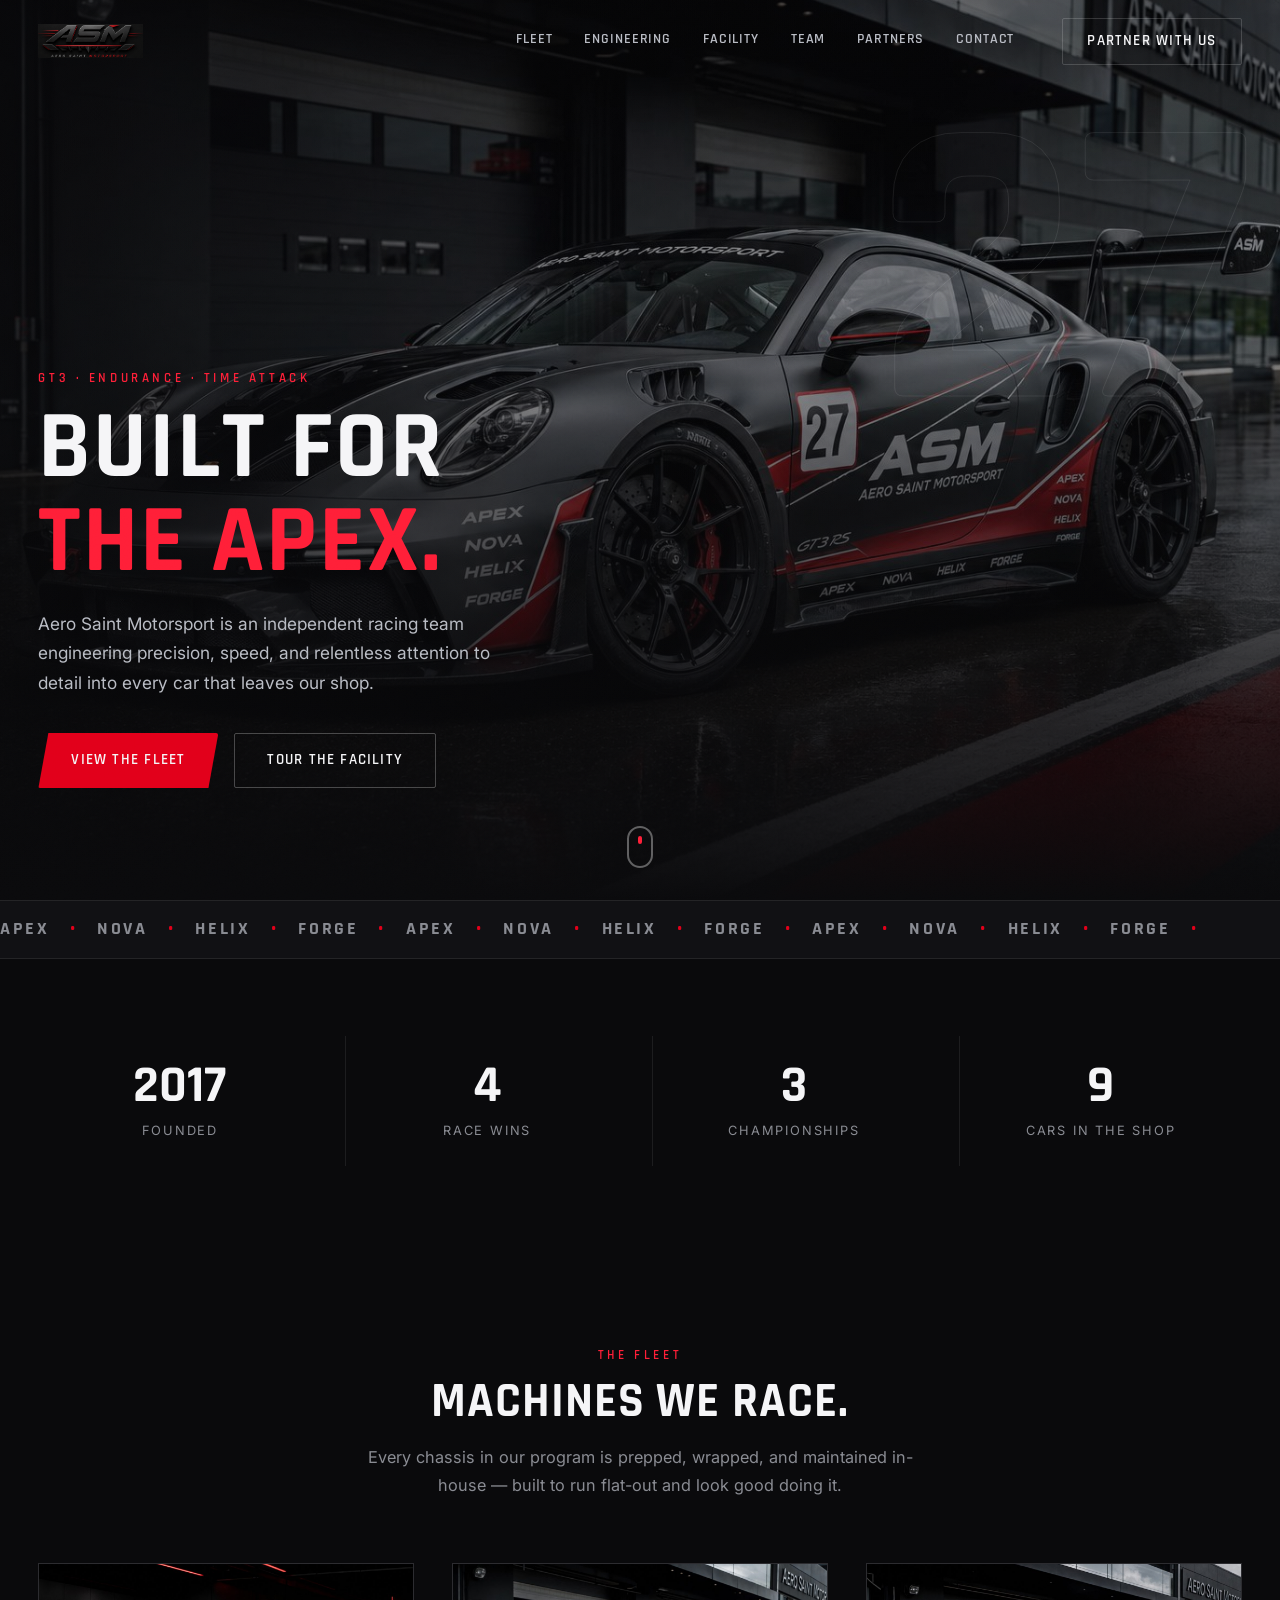
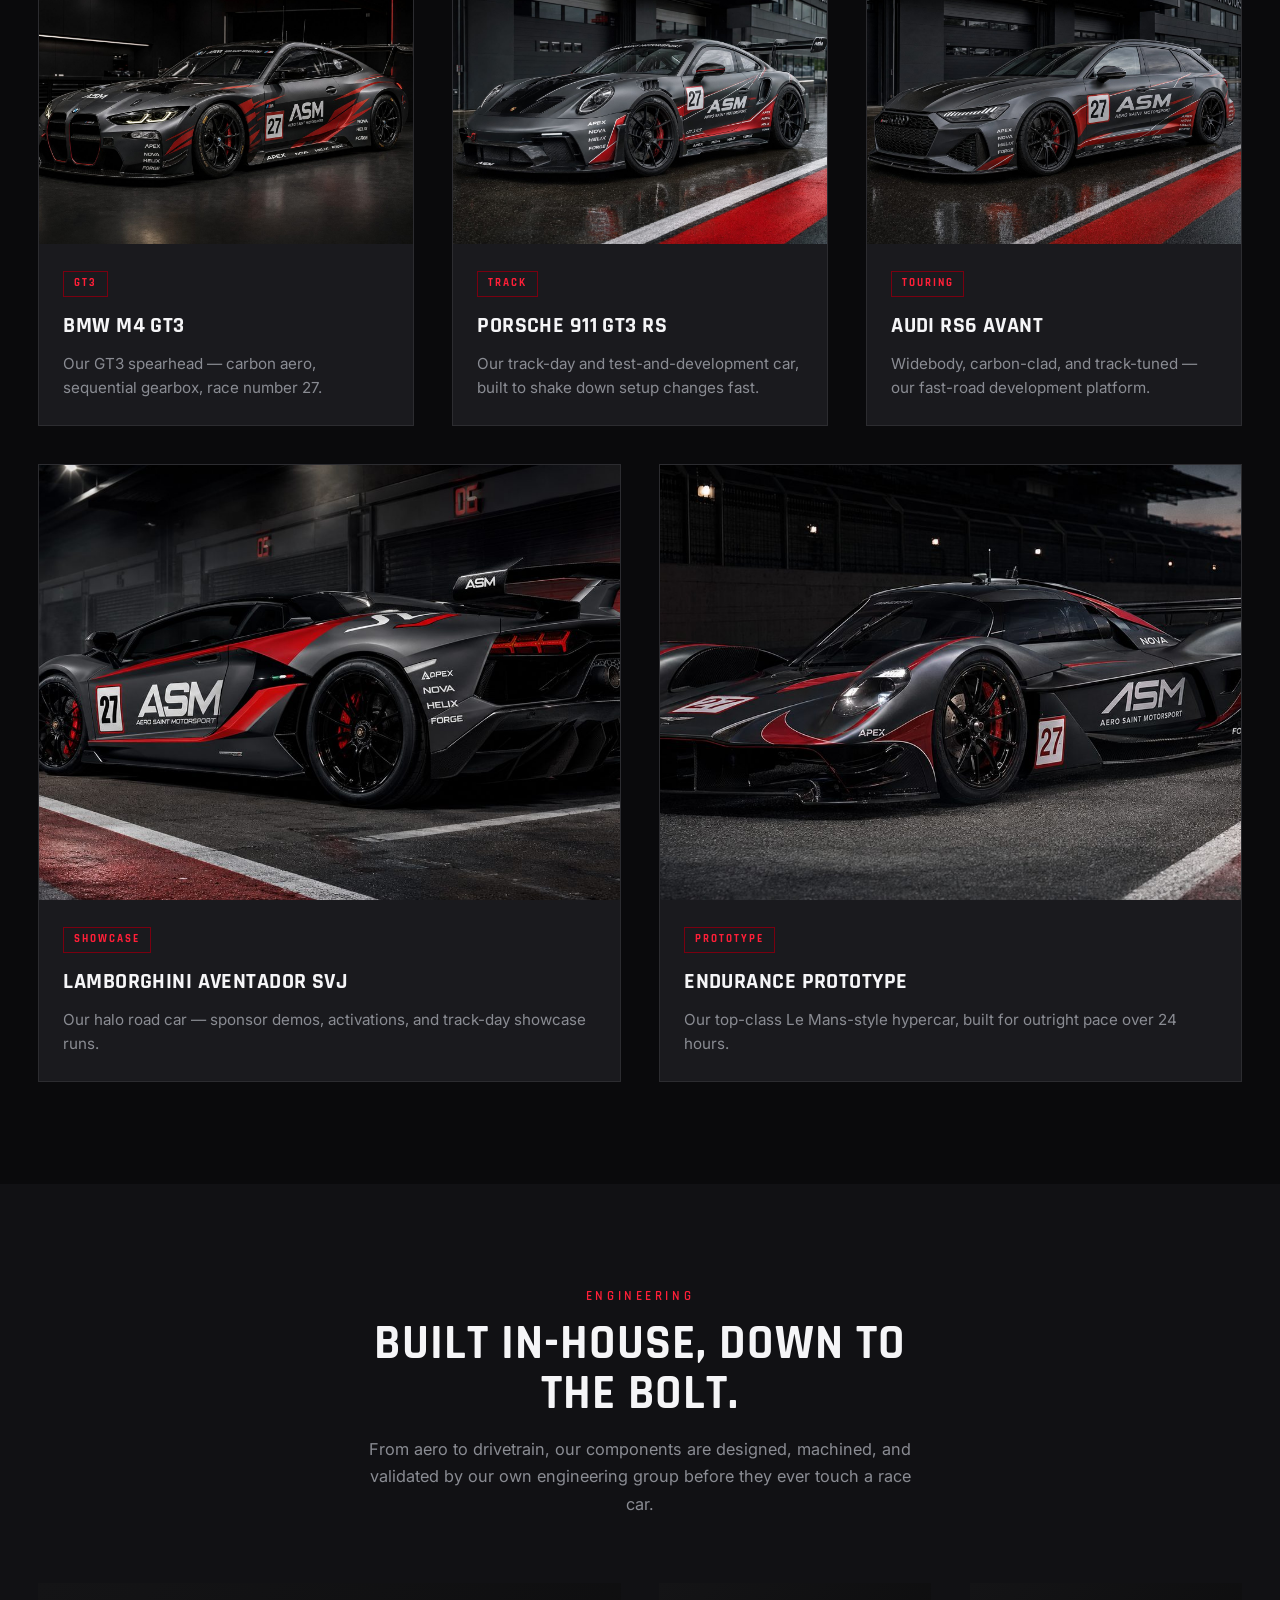
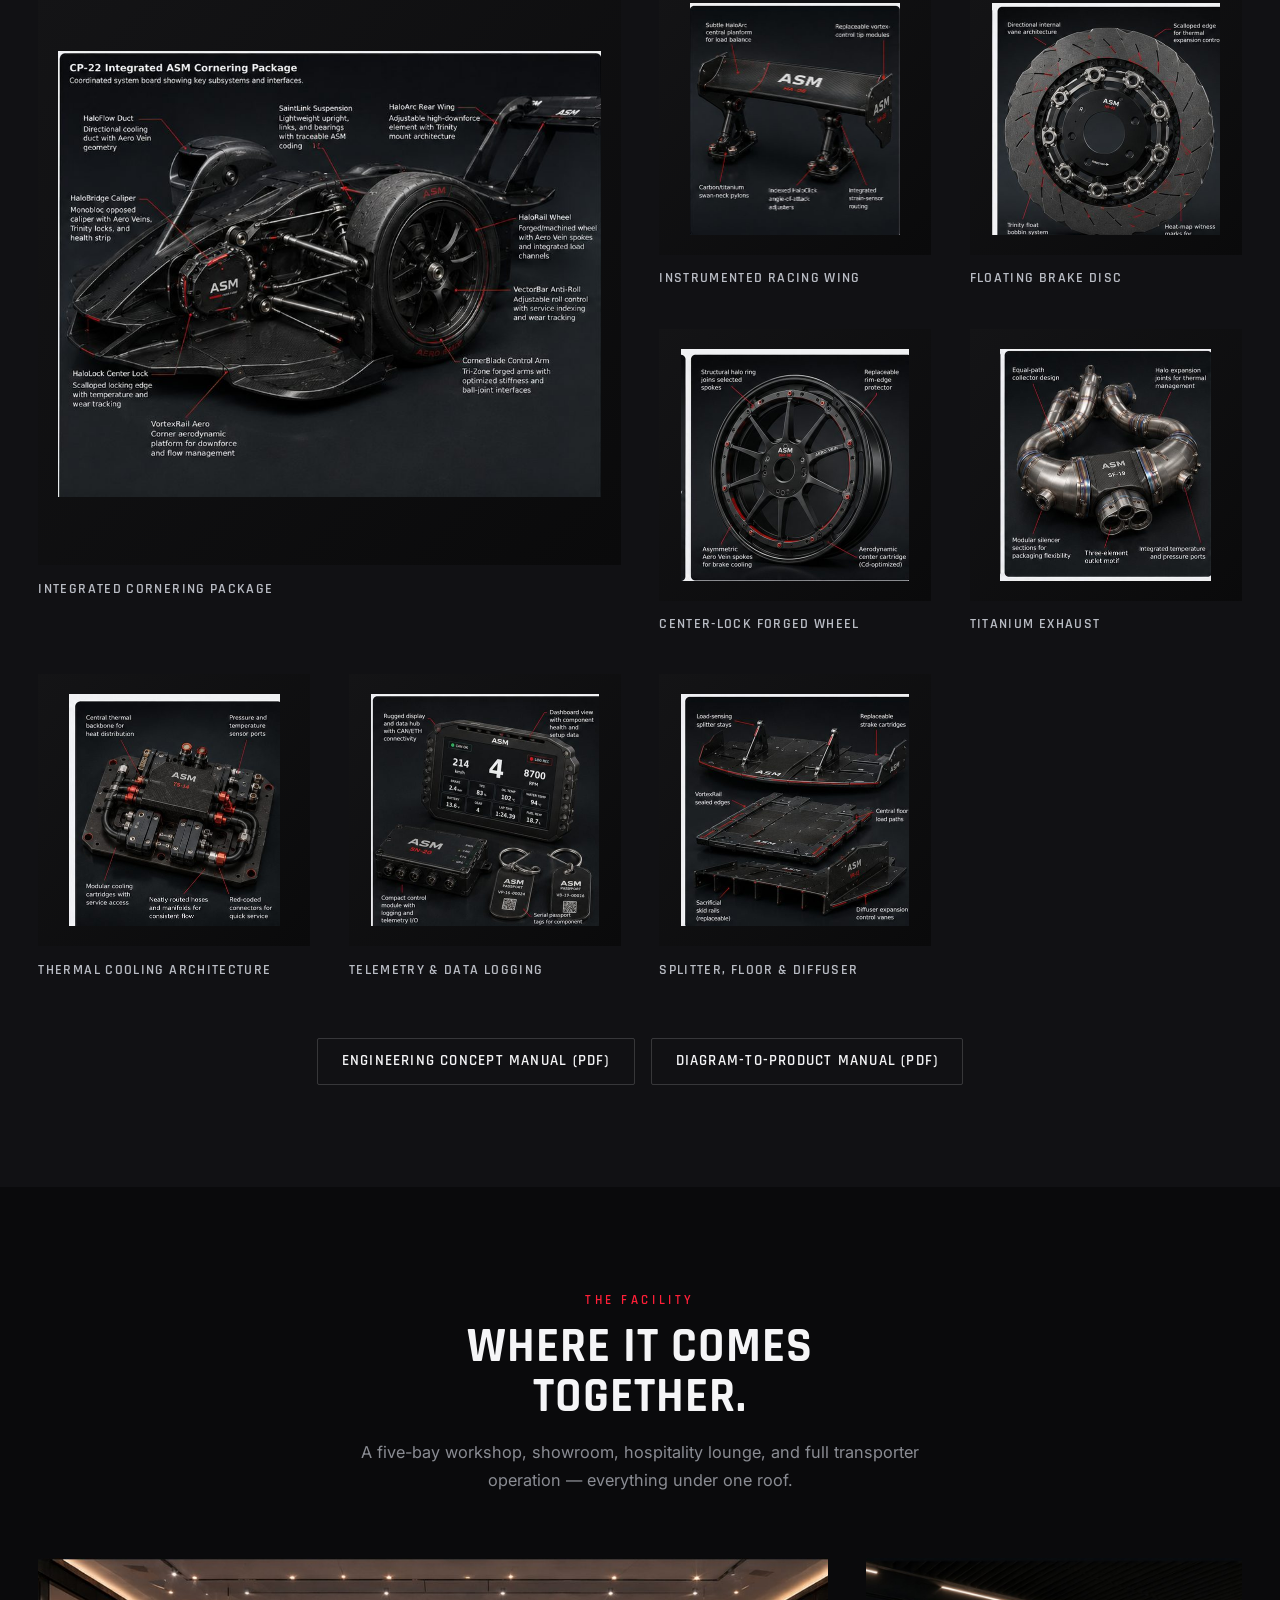
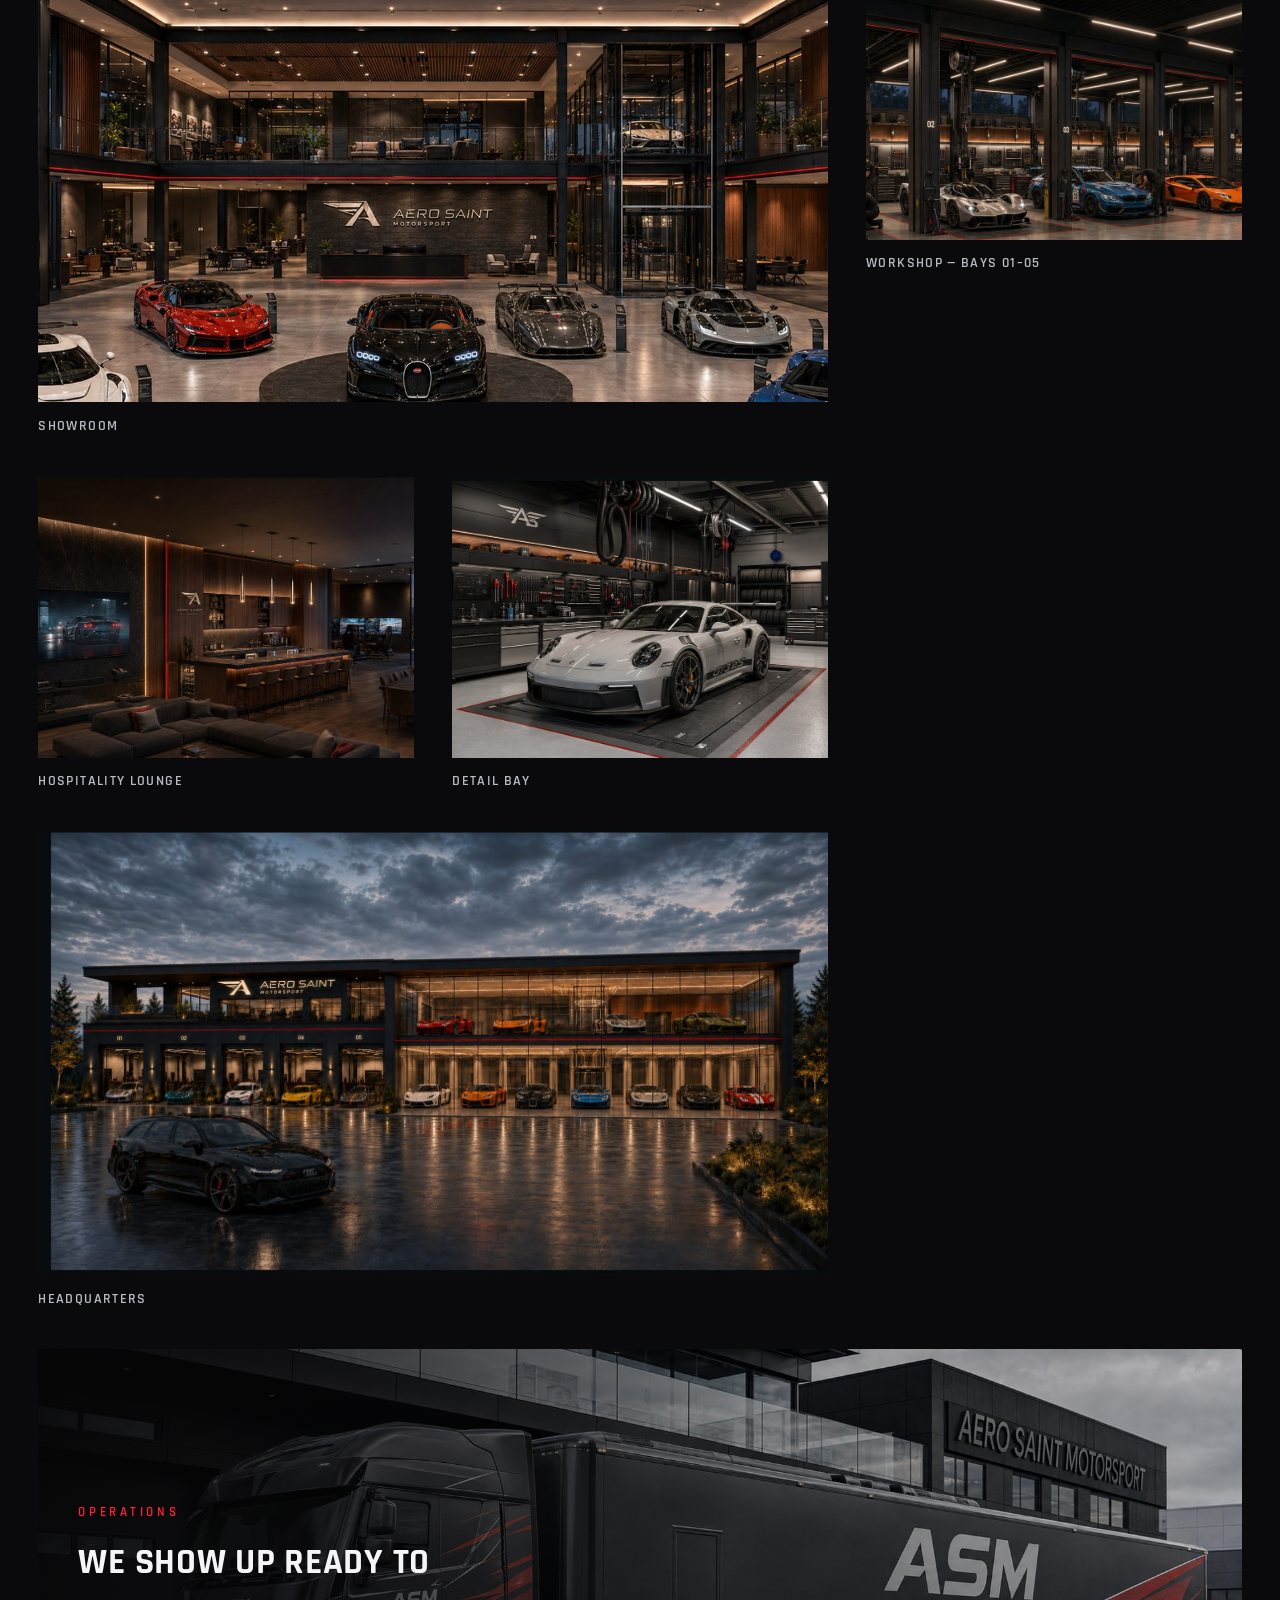
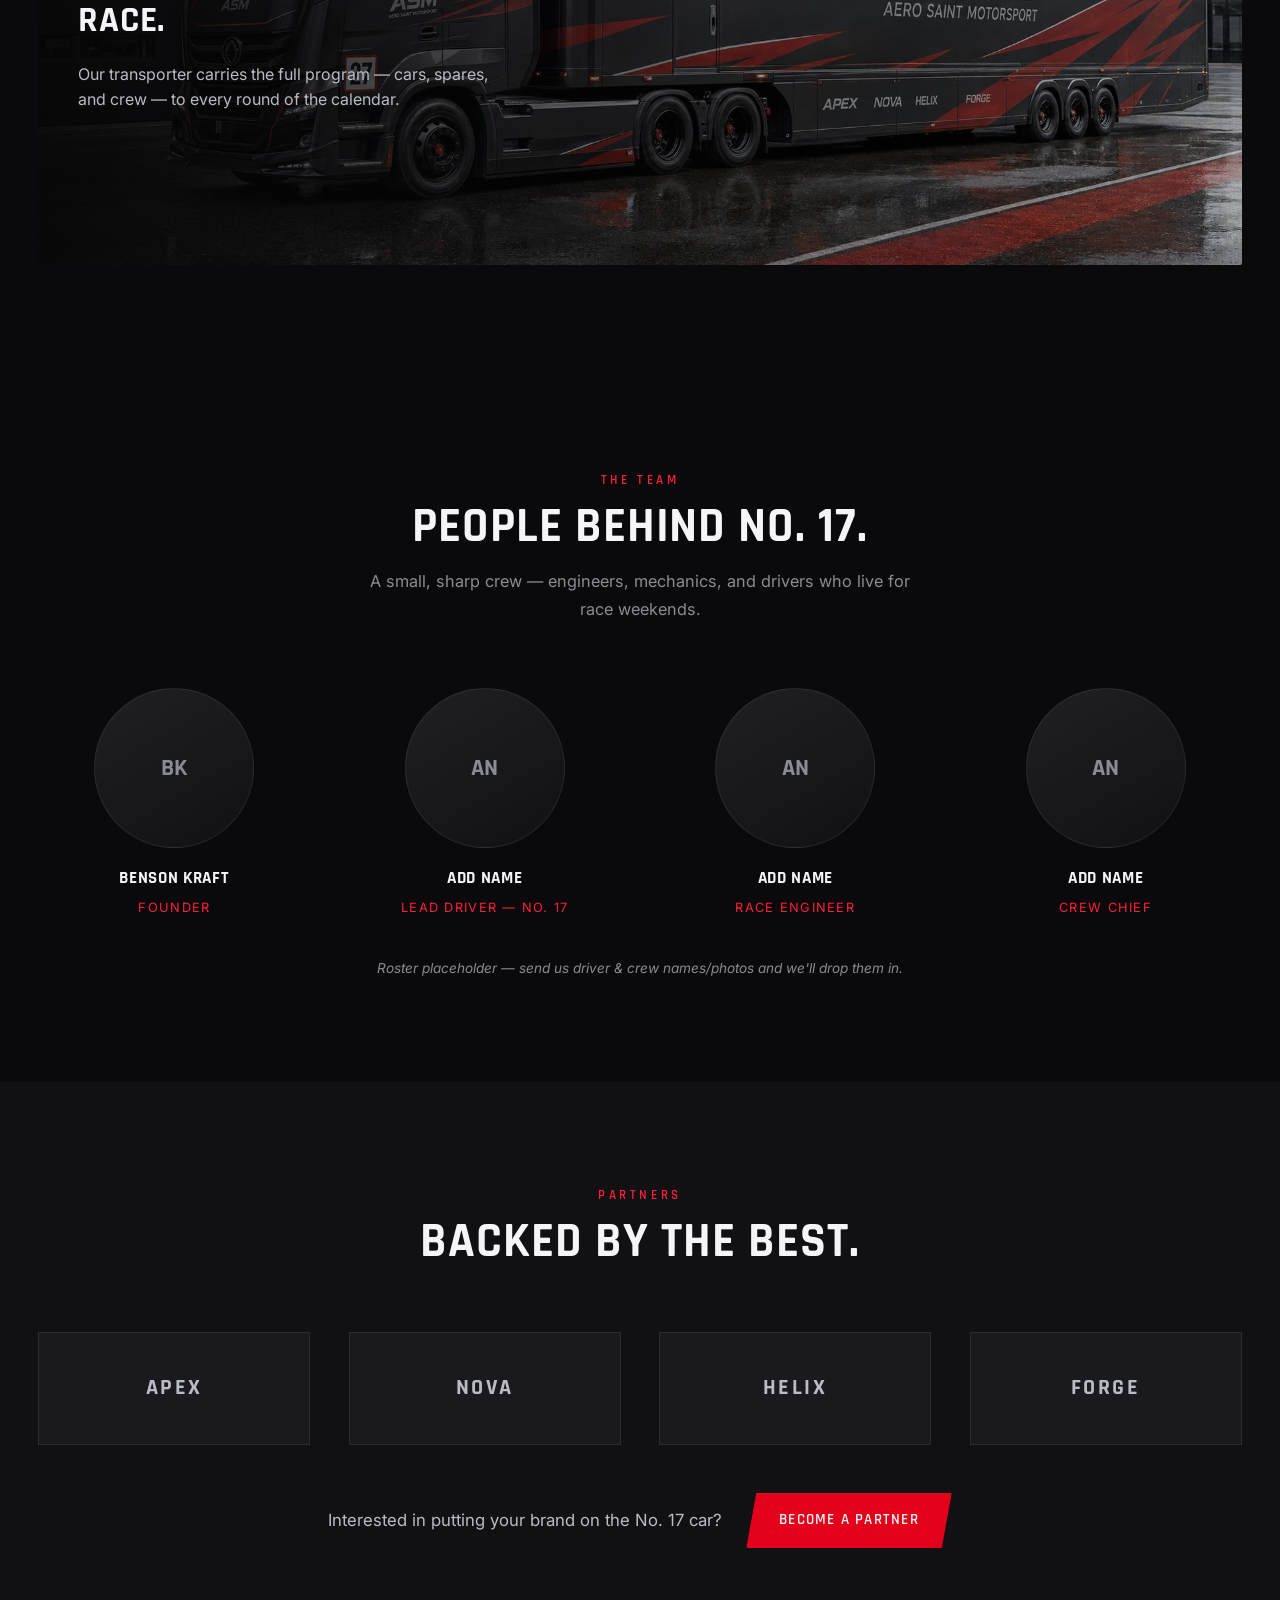
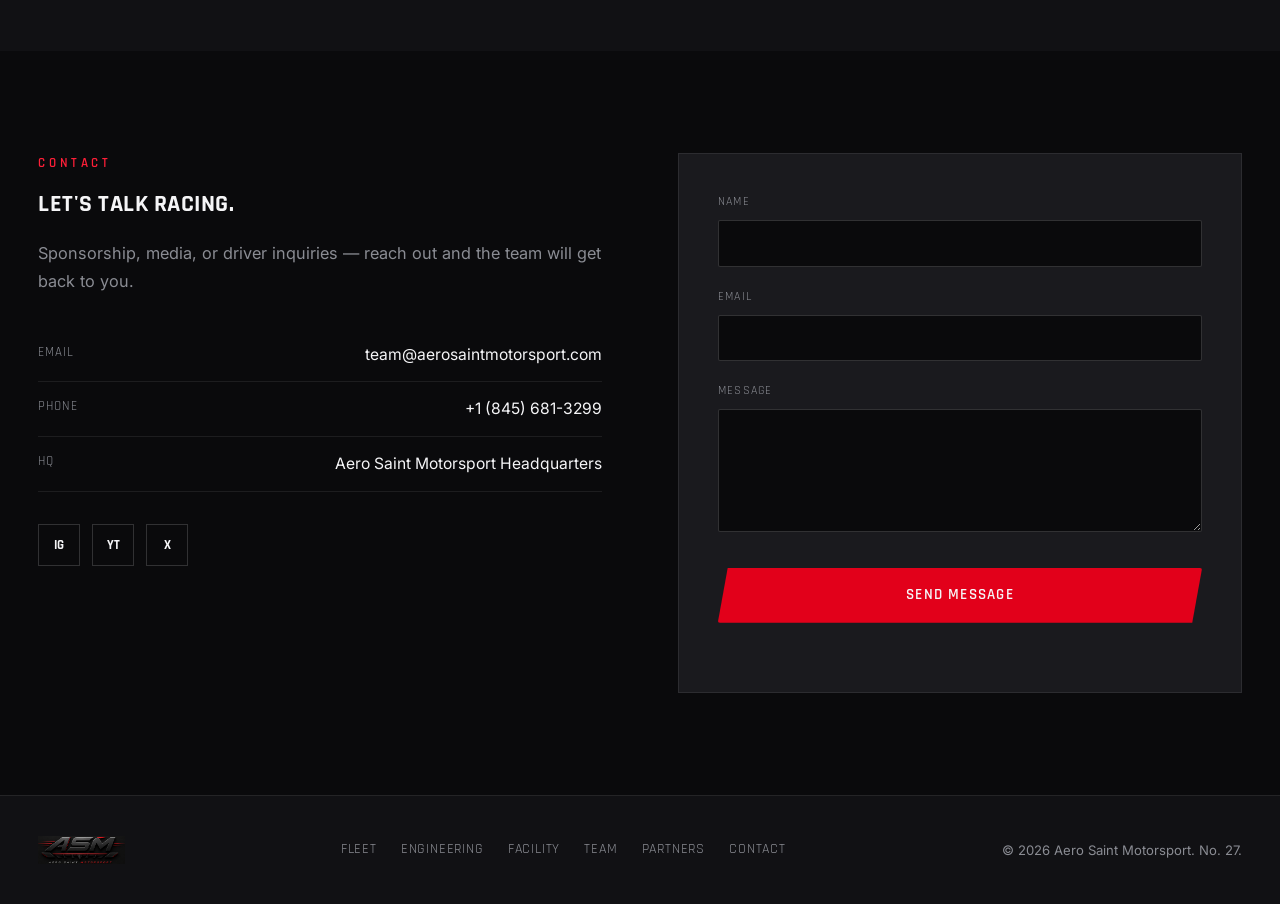
==== index.html @ c54c2da7 "Merge pull request #1 from bkraft904/bkraft904-patch-1 Update index.html" ====
<!doctype html>
<html lang="en">
<head>
<meta charset="UTF-8">
<meta name="viewport" content="width=device-width, initial-scale=1.0">
<title>Aero Saint Motorsport | ASM</title>
<meta name="description" content="Aero Saint Motorsport — precision-built race cars, championship ambition, No. 27.">
<link rel="icon" href="data:,">
<link rel="preconnect" href="https://fonts.googleapis.com">
<link rel="preconnect" href="https://fonts.gstatic.com" crossorigin>
<link href="https://fonts.googleapis.com/css2?family=Rajdhani:wght@500;600;700&family=Inter:wght@400;500;600&display=swap" rel="stylesheet">
<link rel="stylesheet" href="css/style.css">
</head>
<body>

<div class="noise-overlay" aria-hidden="true"></div>

<!-- ================= NAV ================= -->
<header class="site-header" id="siteHeader">
  <div class="header-inner">
    <a href="#top" class="brand">
      <img class="brand-logo" src="assets/images/logo-mark.png" alt="Aero Saint Motorsport">
    </a>

    <nav class="main-nav" id="mainNav">
      <a href="#fleet" data-nav>Fleet</a>
      <a href="#engineering" data-nav>Engineering</a>
      <a href="#facility" data-nav>Facility</a>
      <a href="#team" data-nav>Team</a>
      <a href="#sponsors" data-nav>Partners</a>
      <a href="#contact" data-nav>Contact</a>
    </nav>

    <a href="#contact" class="btn btn-outline nav-cta">Partner With Us</a>

    <button class="nav-toggle" id="navToggle" aria-label="Toggle menu" aria-expanded="false">
      <span></span><span></span><span></span>
    </button>
  </div>
</header>

<main id="top">

  <!-- ================= HERO ================= -->
  <section class="hero" id="hero">
    <div class="media hero-media" data-label="hero-bg.jpg — 1920×1080">
      <img src="assets/images/fleet-gt3rs.jpg" alt="ASM Porsche 911 GT3 RS outside headquarters" onerror="this.closest('.media').classList.add('media--missing')">
    </div>
    <div class="hero-scrim"></div>
    <span class="hero-numeral" aria-hidden="true">27</span>

    <div class="hero-content">
      <p class="eyebrow reveal">GT3 &middot; ENDURANCE &middot; TIME ATTACK</p>
      <h1 class="hero-title reveal">
        <span class="line">BUILT FOR</span>
        <span class="line accent">THE APEX.</span>
      </h1>
      <p class="hero-sub reveal">
        Aero Saint Motorsport is an independent racing team engineering
        precision, speed, and relentless attention to detail into every
        car that leaves our shop.
      </p>
      <div class="hero-actions reveal">
        <a href="#fleet" class="btn btn-primary">View the Fleet</a>
        <a href="#facility" class="btn btn-ghost">Tour the Facility</a>
      </div>
    </div>

    <a href="#stats" class="scroll-cue" aria-label="Scroll down">
      <span></span>
    </a>
  </section>

  <!-- ================= SPONSOR MARQUEE ================= -->
  <div class="marquee-strip">
    <div class="marquee-track">
      <span>APEX</span><span class="dot">&bull;</span>
      <span>NOVA</span><span class="dot">&bull;</span>
      <span>HELIX</span><span class="dot">&bull;</span>
      <span>FORGE</span><span class="dot">&bull;</span>
      <span>APEX</span><span class="dot">&bull;</span>
      <span>NOVA</span><span class="dot">&bull;</span>
      <span>HELIX</span><span class="dot">&bull;</span>
      <span>FORGE</span><span class="dot">&bull;</span>
      <span>APEX</span><span class="dot">&bull;</span>
      <span>NOVA</span><span class="dot">&bull;</span>
      <span>HELIX</span><span class="dot">&bull;</span>
      <span>FORGE</span><span class="dot">&bull;</span>
    </div>
  </div>

  <!-- ================= STATS ================= -->
  <section class="stats" id="stats">
    <div class="stats-grid">
      <div class="stat reveal">
        <span class="stat-num" data-count="2017">0</span>
        <span class="stat-label">Founded</span>
      </div>
      <div class="stat reveal">
        <span class="stat-num" data-count="4">0</span>
        <span class="stat-label">Race Wins</span>
      </div>
      <div class="stat reveal">
        <span class="stat-num" data-count="3">0</span>
        <span class="stat-label">Championships</span>
      </div>
      <div class="stat reveal">
        <span class="stat-num" data-count="9">0</span>
        <span class="stat-label">Cars in the Shop</span>
      </div>
    </div>
  </section>

  <!-- ================= FLEET ================= -->
  <section class="fleet" id="fleet">
    <div class="section-head reveal">
      <p class="eyebrow">The Fleet</p>
      <h2>Machines we race.</h2>
      <p class="section-sub">Every chassis in our program is prepped, wrapped, and maintained in-house — built to run flat-out and look good doing it.</p>
    </div>

    <div class="fleet-grid">
      <article class="fleet-card reveal">
        <div class="media" data-label="fleet-gt3.jpg — 1400×900">
          <img src="assets/images/fleet-gt3.jpg" alt="BMW M4 GT3 in ASM livery" loading="lazy" onerror="this.closest('.media').classList.add('media--missing')">
        </div>
        <div class="fleet-card-body">
          <span class="fleet-tag">GT3</span>
          <h3>BMW M4 GT3</h3>
          <p>Our GT3 spearhead — carbon aero, sequential gearbox, race number 27.</p>
        </div>
      </article>

      <article class="fleet-card reveal">
        <div class="media" data-label="fleet-gt3rs.jpg — 1400×900">
          <img src="assets/images/fleet-gt3rs.jpg" alt="Porsche 911 GT3 RS in ASM livery" loading="lazy" onerror="this.closest('.media').classList.add('media--missing')">
        </div>
        <div class="fleet-card-body">
          <span class="fleet-tag">TRACK</span>
          <h3>Porsche 911 GT3 RS</h3>
          <p>Our track-day and test-and-development car, built to shake down setup changes fast.</p>
        </div>
      </article>

      <article class="fleet-card reveal">
        <div class="media" data-label="fleet-touring.jpg — 1400×900">
          <img src="assets/images/fleet-touring.jpg" alt="Audi RS6 Avant in ASM livery" loading="lazy" onerror="this.closest('.media').classList.add('media--missing')">
        </div>
        <div class="fleet-card-body">
          <span class="fleet-tag">TOURING</span>
          <h3>Audi RS6 Avant</h3>
          <p>Widebody, carbon-clad, and track-tuned — our fast-road development platform.</p>
        </div>
      </article>

      <article class="fleet-card reveal">
        <div class="media" data-label="fleet-svj.jpg — 1400×900">
          <img src="assets/images/fleet-svj.jpg" alt="Lamborghini Aventador SVJ in ASM livery" loading="lazy" onerror="this.closest('.media').classList.add('media--missing')">
        </div>
        <div class="fleet-card-body">
          <span class="fleet-tag">SHOWCASE</span>
          <h3>Lamborghini Aventador SVJ</h3>
          <p>Our halo road car — sponsor demos, activations, and track-day showcase runs.</p>
        </div>
      </article>

      <article class="fleet-card reveal">
        <div class="media" data-label="fleet-hypercar.jpg — 1400×900">
          <img src="assets/images/fleet-hypercar.jpg" alt="ASM endurance prototype hypercar" loading="lazy" onerror="this.closest('.media').classList.add('media--missing')">
        </div>
        <div class="fleet-card-body">
          <span class="fleet-tag">PROTOTYPE</span>
          <h3>Endurance Prototype</h3>
          <p>Our top-class Le Mans-style hypercar, built for outright pace over 24 hours.</p>
        </div>
      </article>
    </div>
  </section>

  <!-- ================= ENGINEERING ================= -->
  <section class="tech" id="engineering">
    <div class="section-head reveal">
      <p class="eyebrow">Engineering</p>
      <h2>Built in-house, down to the bolt.</h2>
      <p class="section-sub">From aero to drivetrain, our components are designed, machined, and validated by our own engineering group before they ever touch a race car.</p>
    </div>

    <div class="tech-grid">
      <div class="tech-item tech-item--wide reveal">
        <div class="media" data-label="tech-cornering.jpg">
          <img src="assets/images/tech/tech-cornering.jpg" alt="ASM integrated cornering package — suspension, upright, and wheel assembly" loading="lazy" onerror="this.closest('.media').classList.add('media--missing')">
        </div>
        <p class="tech-caption">Integrated Cornering Package</p>
      </div>

      <div class="tech-item reveal">
        <div class="media" data-label="tech-wing.jpg">
          <img src="assets/images/tech/tech-wing.jpg" alt="ASM carbon racing wing" loading="lazy" onerror="this.closest('.media').classList.add('media--missing')">
        </div>
        <p class="tech-caption">Instrumented Racing Wing</p>
      </div>

      <div class="tech-item reveal">
        <div class="media" data-label="tech-brake-disc.jpg">
          <img src="assets/images/tech/tech-brake-disc.jpg" alt="ASM floating brake disc" loading="lazy" onerror="this.closest('.media').classList.add('media--missing')">
        </div>
        <p class="tech-caption">Floating Brake Disc</p>
      </div>

      <div class="tech-item reveal">
        <div class="media" data-label="tech-wheel.jpg">
          <img src="assets/images/tech/tech-wheel.jpg" alt="ASM center-lock forged wheel" loading="lazy" onerror="this.closest('.media').classList.add('media--missing')">
        </div>
        <p class="tech-caption">Center-Lock Forged Wheel</p>
      </div>

      <div class="tech-item reveal">
        <div class="media" data-label="tech-exhaust.jpg">
          <img src="assets/images/tech/tech-exhaust.jpg" alt="ASM titanium exhaust system" loading="lazy" onerror="this.closest('.media').classList.add('media--missing')">
        </div>
        <p class="tech-caption">Titanium Exhaust</p>
      </div>

      <div class="tech-item reveal">
        <div class="media" data-label="tech-cooling.jpg">
          <img src="assets/images/tech/tech-cooling.jpg" alt="ASM cooling architecture module" loading="lazy" onerror="this.closest('.media').classList.add('media--missing')">
        </div>
        <p class="tech-caption">Thermal Cooling Architecture</p>
      </div>

      <div class="tech-item reveal">
        <div class="media" data-label="tech-telemetry.jpg">
          <img src="assets/images/tech/tech-telemetry.jpg" alt="ASM telemetry and component passport unit" loading="lazy" onerror="this.closest('.media').classList.add('media--missing')">
        </div>
        <p class="tech-caption">Telemetry &amp; Data Logging</p>
      </div>

      <div class="tech-item reveal">
        <div class="media" data-label="tech-diffuser.jpg">
          <img src="assets/images/tech/tech-diffuser.jpg" alt="ASM splitter, floor, and diffuser package" loading="lazy" onerror="this.closest('.media').classList.add('media--missing')">
        </div>
        <p class="tech-caption">Splitter, Floor &amp; Diffuser</p>
      </div>
    </div>

    <div class="tech-cta reveal">
      <a href="assets/docs/Proprietary_Performance_Systems_Engineering_Concept_Manual.pdf" class="btn btn-outline" target="_blank" rel="noopener">Engineering Concept Manual (PDF)</a>
      <a href="assets/docs/Diagram_To_Finished_Product_Manual.pdf" class="btn btn-outline" target="_blank" rel="noopener">Diagram-to-Product Manual (PDF)</a>
    </div>
  </section>

  <!-- ================= FACILITY ================= -->
  <section class="facility" id="facility">
    <div class="section-head reveal">
      <p class="eyebrow">The Facility</p>
      <h2>Where it comes together.</h2>
      <p class="section-sub">A five-bay workshop, showroom, hospitality lounge, and full transporter operation — everything under one roof.</p>
    </div>

    <div class="facility-grid">
      <div class="facility-item facility-item--wide reveal">
        <div class="media" data-label="facility-showroom.jpg — 1600×1000">
          <img src="assets/images/facility-showroom.jpg" alt="ASM showroom" loading="lazy" onerror="this.closest('.media').classList.add('media--missing')">
        </div>
        <p class="facility-caption">Showroom</p>
      </div>

      <div class="facility-item reveal">
        <div class="media" data-label="facility-workshop-bays.jpg — 1600×1000">
          <img src="assets/images/facility-workshop-bays.jpg" alt="ASM workshop bays" loading="lazy" onerror="this.closest('.media').classList.add('media--missing')">
        </div>
        <p class="facility-caption">Workshop — Bays 01&ndash;05</p>
      </div>

      <div class="facility-item reveal">
        <div class="media" data-label="facility-lounge.jpg — 1600×1000">
          <img src="assets/images/facility-lounge.jpg" alt="ASM hospitality lounge" loading="lazy" onerror="this.closest('.media').classList.add('media--missing')">
        </div>
        <p class="facility-caption">Hospitality Lounge</p>
      </div>

      <div class="facility-item reveal">
        <div class="media" data-label="facility-workshop-detail.jpg — 1600×1000">
          <img src="assets/images/facility-workshop-detail.jpg" alt="ASM detail workshop bay" loading="lazy" onerror="this.closest('.media').classList.add('media--missing')">
        </div>
        <p class="facility-caption">Detail Bay</p>
      </div>

      <div class="facility-item facility-item--wide reveal">
        <div class="media" data-label="facility-hq-exterior.jpg — 1600×1000">
          <img src="assets/images/facility-hq-exterior.jpg" alt="ASM headquarters exterior" loading="lazy" onerror="this.closest('.media').classList.add('media--missing')">
        </div>
        <p class="facility-caption">Headquarters</p>
      </div>
    </div>

    <div class="transporter-banner reveal">
      <div class="media" data-label="transporter.jpg — 1920×1080">
        <img src="assets/images/transporter.jpg" alt="ASM race transporter" loading="lazy" onerror="this.closest('.media').classList.add('media--missing')">
      </div>
      <div class="transporter-scrim"></div>
      <div class="transporter-text">
        <p class="eyebrow">Operations</p>
        <h3>We show up ready to race.</h3>
        <p>Our transporter carries the full program — cars, spares, and crew — to every round of the calendar.</p>
      </div>
    </div>
  </section>

  <!-- ================= TEAM ================= -->
  <section class="team" id="team">
    <div class="section-head reveal">
      <p class="eyebrow">The Team</p>
      <h2>People behind No. 17.</h2>
      <p class="section-sub">A small, sharp crew — engineers, mechanics, and drivers who live for race weekends.</p>
    </div>

    <div class="team-grid" id="teamGrid">
      <!-- populated by js/main.js from ROSTER -->
    </div>
    <p class="team-note reveal">Roster placeholder — send us driver &amp; crew names/photos and we'll drop them in.</p>
  </section>

  <!-- ================= SPONSORS ================= -->
  <section class="sponsors" id="sponsors">
    <div class="section-head reveal">
      <p class="eyebrow">Partners</p>
      <h2>Backed by the best.</h2>
    </div>

    <div class="sponsor-grid reveal">
      <div class="sponsor-card"><span>APEX</span></div>
      <div class="sponsor-card"><span>NOVA</span></div>
      <div class="sponsor-card"><span>HELIX</span></div>
      <div class="sponsor-card"><span>FORGE</span></div>
    </div>

    <div class="sponsor-cta reveal">
      <p>Interested in putting your brand on the No. 17 car?</p>
      <a href="#contact" class="btn btn-primary">Become a Partner</a>
    </div>
  </section>

  <!-- ================= CONTACT ================= -->
  <section class="contact" id="contact">
    <div class="contact-inner">
      <div class="contact-info reveal">
        <p class="eyebrow">Contact</p>
        <h2>Let's talk racing.</h2>
        <p class="section-sub">Sponsorship, media, or driver inquiries — reach out and the team will get back to you.</p>
        <ul class="contact-list">
          <li><span>Email</span><a href="mailto:team@aerosaintmotorsport.com">team@aerosaintmotorsport.com</a></li>
          <li><span>Phone</span><a href="tel:+10000000000">+1 (845) 681-3299</a></li>
          <li><span>HQ</span><a href="#facility">Aero Saint Motorsport Headquarters</a></li>
        </ul>
        <div class="social-row">
          <a href="#" aria-label="Instagram">IG</a>
          <a href="#" aria-label="YouTube">YT</a>
          <a href="#" aria-label="X / Twitter">X</a>
        </div>
      </div>

      <form class="contact-form reveal" id="contactForm">
        <div class="form-row">
          <label for="name">Name</label>
          <input id="name" name="name" type="text" required>
        </div>
        <div class="form-row">
          <label for="email">Email</label>
          <input id="email" name="email" type="email" required>
        </div>
        <div class="form-row">
          <label for="message">Message</label>
          <textarea id="message" name="message" rows="5" required></textarea>
        </div>
        <button type="submit" class="btn btn-primary form-submit">Send Message</button>
        <p class="form-note" id="formNote" role="status"></p>
      </form>
    </div>
  </section>

</main>

<!-- ================= FOOTER ================= -->
<footer class="site-footer">
  <div class="footer-inner">
    <a href="#top" class="brand brand--footer">
      <img class="brand-logo" src="assets/images/logo-mark.png" alt="Aero Saint Motorsport">
    </a>
    <nav class="footer-nav">
      <a href="#fleet">Fleet</a>
      <a href="#engineering">Engineering</a>
      <a href="#facility">Facility</a>
      <a href="#team">Team</a>
      <a href="#sponsors">Partners</a>
      <a href="#contact">Contact</a>
    </nav>
    <p class="footer-copy">&copy; <span id="year"></span> Aero Saint Motorsport. No. 27.</p>
  </div>
</footer>

<script src="js/main.js"></script>
</body>
</html>
---- css/style.css ----
/* =========================================================
   Aero Saint Motorsport — stylesheet
   ========================================================= */

* , *::before, *::after { box-sizing: border-box; }

:root {
  --bg: #0a0a0c;
  --bg-alt: #111114;
  --panel: #1a1a1e;
  --panel-2: #201f23;
  --border: rgba(255,255,255,0.08);
  --border-strong: rgba(255,255,255,0.16);

  --white: #f5f5f7;
  --silver: #b9bcc4;
  --muted: #8a8c93;

  --red: #e2001a;
  --red-bright: #ff1f38;
  --red-dark: #7a0010;

  --font-display: 'Rajdhani', 'Arial Narrow', sans-serif;
  --font-body: 'Inter', -apple-system, BlinkMacSystemFont, sans-serif;

  --max: 1280px;
  --gap: clamp(1.25rem, 3vw, 2.5rem);
  --radius: 4px;

  --ease: cubic-bezier(.16,.84,.44,1);
}

html { scroll-behavior: smooth; }

body {
  margin: 0;
  background: var(--bg);
  color: var(--white);
  font-family: var(--font-body);
  font-size: 16px;
  line-height: 1.6;
  -webkit-font-smoothing: antialiased;
  overflow-x: hidden;
}

h1, h2, h3, h4 {
  font-family: var(--font-display);
  font-weight: 700;
  text-transform: uppercase;
  letter-spacing: 0.02em;
  margin: 0;
  color: var(--white);
}

p { margin: 0; }
a { color: inherit; text-decoration: none; }
img { display: block; max-width: 100%; }
ul { list-style: none; margin: 0; padding: 0; }
button { font: inherit; cursor: pointer; }

section { position: relative; }

/* subtle grain overlay for texture */
.noise-overlay {
  position: fixed;
  inset: 0;
  pointer-events: none;
  z-index: 999;
  opacity: 0.035;
  mix-blend-mode: overlay;
  background-image: url("data:image/svg+xml,%3Csvg xmlns='http://www.w3.org/2000/svg' width='120' height='120'%3E%3Cfilter id='n'%3E%3CfeTurbulence type='fractalNoise' baseFrequency='0.9' numOctaves='2' stitchTiles='stitch'/%3E%3C/filter%3E%3Crect width='100%25' height='100%25' filter='url(%23n)'/%3E%3C/svg%3E");
}

/* =========================================================
   Utility
   ========================================================= */

.eyebrow {
  font-family: var(--font-display);
  font-size: 0.8rem;
  font-weight: 600;
  letter-spacing: 0.28em;
  text-transform: uppercase;
  color: var(--red-bright);
  margin: 0 0 0.75rem;
}

.section-head {
  max-width: 640px;
  margin: 0 auto clamp(2.5rem, 5vw, 4rem);
  padding: 0 var(--gap);
  text-align: center;
}

.section-head h2 {
  font-size: clamp(2rem, 4vw, 3rem);
  line-height: 1.05;
}

.section-sub {
  margin-top: 1rem;
  color: var(--muted);
  font-size: 1.02rem;
  line-height: 1.7;
}

.btn {
  display: inline-flex;
  align-items: center;
  justify-content: center;
  gap: 0.5rem;
  padding: 0.9rem 2rem;
  font-family: var(--font-display);
  font-weight: 600;
  font-size: 0.95rem;
  letter-spacing: 0.08em;
  text-transform: uppercase;
  border-radius: 2px;
  border: 1px solid transparent;
  transition: transform .35s var(--ease), background-color .35s var(--ease), border-color .35s var(--ease), color .35s var(--ease);
  white-space: nowrap;
}
.btn:hover { transform: translateY(-2px); }

.btn-primary {
  background: var(--red);
  color: var(--white);
  clip-path: polygon(10px 0, 100% 0, calc(100% - 10px) 100%, 0 100%);
}
.btn-primary:hover { background: var(--red-bright); }

.btn-outline {
  border-color: var(--border-strong);
  color: var(--white);
  padding: 0.65rem 1.5rem;
}
.btn-outline:hover { border-color: var(--red-bright); color: var(--red-bright); }

.btn-ghost {
  color: var(--white);
  border-color: rgba(255,255,255,0.25);
}
.btn-ghost:hover { border-color: var(--white); }

/* scroll reveal */
.reveal {
  opacity: 0;
  transform: translateY(28px);
  transition: opacity .8s var(--ease), transform .8s var(--ease);
}
.reveal.in-view {
  opacity: 1;
  transform: translateY(0);
}

/* =========================================================
   Media component (handles missing-image placeholder state)
   ========================================================= */

.media {
  position: relative;
  overflow: hidden;
  background: linear-gradient(135deg, var(--panel), var(--bg-alt));
  width: 100%;
  height: 100%;
}
.media img {
  width: 100%;
  height: 100%;
  object-fit: cover;
  opacity: 0;
  transition: opacity .6s var(--ease), transform .8s var(--ease);
}
.media img[src]:not([src=""]) { opacity: 1; }

.media--missing img { display: none; }
.media--missing {
  background:
    repeating-linear-gradient(135deg, rgba(255,255,255,0.03) 0 2px, transparent 2px 14px),
    linear-gradient(135deg, #19191d, #0e0e10);
  border: 1px dashed var(--border-strong);
}
.media--missing::before {
  content: "IMAGE";
  position: absolute;
  inset: 0;
  display: flex;
  align-items: center;
  justify-content: center;
  font-family: var(--font-display);
  font-size: 0.75rem;
  letter-spacing: 0.2em;
  color: var(--muted);
  opacity: 0.5;
}
.media--missing::after {
  content: attr(data-label);
  position: absolute;
  left: 0.75rem;
  bottom: 0.75rem;
  right: 0.75rem;
  font-family: var(--font-body);
  font-size: 0.7rem;
  color: var(--muted);
  background: rgba(0,0,0,0.5);
  padding: 0.35rem 0.6rem;
  border-radius: 2px;
  border: 1px solid var(--border);
}

/* =========================================================
   Header
   ========================================================= */

.site-header {
  position: fixed;
  top: 0; left: 0; right: 0;
  z-index: 500;
  padding: 1.1rem 0;
  transition: background-color .4s var(--ease), padding .4s var(--ease), border-color .4s var(--ease);
  border-bottom: 1px solid transparent;
}
.site-header.scrolled {
  background: rgba(9,9,11,0.88);
  backdrop-filter: blur(10px);
  padding: 0.7rem 0;
  border-color: var(--border);
}

.header-inner {
  max-width: var(--max);
  margin: 0 auto;
  padding: 0 var(--gap);
  display: flex;
  align-items: center;
  justify-content: space-between;
  gap: 1.5rem;
}

.brand {
  display: flex;
  align-items: center;
  gap: 0.7rem;
}
.brand-logo {
  height: 34px;
  width: auto;
  display: block;
}
.brand--footer .brand-logo { height: 28px; }

.main-nav {
  display: flex;
  align-items: center;
  gap: clamp(1.25rem, 2.5vw, 2.25rem);
  margin-left: auto;
}
.main-nav a {
  font-family: var(--font-display);
  font-size: 0.9rem;
  font-weight: 600;
  letter-spacing: 0.06em;
  text-transform: uppercase;
  color: var(--silver);
  position: relative;
  padding-bottom: 4px;
  transition: color .3s var(--ease);
}
.main-nav a::after {
  content: "";
  position: absolute;
  left: 0; bottom: 0;
  width: 0; height: 2px;
  background: var(--red);
  transition: width .3s var(--ease);
}
.main-nav a:hover { color: var(--white); }
.main-nav a:hover::after { width: 100%; }

.nav-cta { margin-left: 1.5rem; }

.nav-toggle {
  display: none;
  flex-direction: column;
  gap: 5px;
  background: none;
  border: none;
  padding: 8px;
  margin-left: 0.5rem;
}
.nav-toggle span {
  width: 22px; height: 2px;
  background: var(--white);
  transition: transform .3s var(--ease), opacity .3s var(--ease);
}
.nav-toggle[aria-expanded="true"] span:nth-child(1) { transform: translateY(7px) rotate(45deg); }
.nav-toggle[aria-expanded="true"] span:nth-child(2) { opacity: 0; }
.nav-toggle[aria-expanded="true"] span:nth-child(3) { transform: translateY(-7px) rotate(-45deg); }

/* =========================================================
   Hero
   ========================================================= */

.hero {
  position: relative;
  min-height: 100vh;
  display: flex;
  align-items: flex-end;
  overflow: hidden;
  isolation: isolate;
}
.hero-media {
  position: absolute;
  inset: 0;
  z-index: -3;
}
.hero-media img { transform: scale(1.06); }

.hero-scrim {
  position: absolute;
  inset: 0;
  z-index: -2;
  background:
    linear-gradient(180deg, rgba(8,8,10,0.55) 0%, rgba(8,8,10,0.35) 35%, rgba(8,8,10,0.85) 82%, #0a0a0c 100%),
    linear-gradient(90deg, rgba(8,8,10,0.7) 0%, rgba(8,8,10,0.1) 45%);
}

.hero-numeral {
  position: absolute;
  z-index: -1;
  right: clamp(-2rem, 2vw, 2rem);
  top: 8%;
  font-family: var(--font-display);
  font-weight: 700;
  font-size: clamp(10rem, 32vw, 28rem);
  line-height: 1;
  color: transparent;
  -webkit-text-stroke: 1px rgba(255,255,255,0.08);
  user-select: none;
}

.hero-content {
  max-width: var(--max);
  margin: 0 auto;
  padding: 0 var(--gap) clamp(4rem, 9vw, 7rem);
  width: 100%;
}

.hero-title {
  font-size: clamp(2.75rem, 7.5vw, 6rem);
  line-height: 0.98;
  margin-bottom: 1.25rem;
}
.hero-title .line { display: block; }
.hero-title .accent { color: var(--red-bright); }

.hero-sub {
  max-width: 480px;
  color: var(--silver);
  font-size: 1.08rem;
  line-height: 1.7;
  margin-bottom: 2.25rem;
}

.hero-actions { display: flex; gap: 1rem; flex-wrap: wrap; }

.scroll-cue {
  position: absolute;
  left: 50%;
  bottom: 2rem;
  transform: translateX(-50%);
  width: 26px; height: 42px;
  border: 2px solid rgba(255,255,255,0.35);
  border-radius: 20px;
  display: flex;
  justify-content: center;
  padding-top: 8px;
}
.scroll-cue span {
  width: 4px; height: 8px;
  border-radius: 2px;
  background: var(--red-bright);
  animation: cue 1.6s ease-in-out infinite;
}
@keyframes cue {
  0% { opacity: 1; transform: translateY(0); }
  70% { opacity: 0; transform: translateY(14px); }
  100% { opacity: 0; transform: translateY(0); }
}

/* =========================================================
   Marquee
   ========================================================= */

.marquee-strip {
  border-top: 1px solid var(--border);
  border-bottom: 1px solid var(--border);
  background: var(--bg-alt);
  overflow: hidden;
  padding: 0.9rem 0;
}
.marquee-track {
  display: flex;
  width: max-content;
  gap: 1.25rem;
  animation: marquee 26s linear infinite;
  font-family: var(--font-display);
  font-weight: 700;
  font-size: 1.1rem;
  letter-spacing: 0.15em;
  color: var(--muted);
}
.marquee-track .dot { color: var(--red); }
@keyframes marquee {
  from { transform: translateX(0); }
  to { transform: translateX(-50%); }
}

/* =========================================================
   Stats
   ========================================================= */

.stats { padding: clamp(3rem, 6vw, 5rem) var(--gap); }
.stats-grid {
  max-width: var(--max);
  margin: 0 auto;
  display: grid;
  grid-template-columns: repeat(4, minmax(0, 1fr));
  gap: 1.5rem;
  text-align: center;
}
.stat {
  padding: 1.5rem 1rem;
  border-left: 1px solid var(--border);
}
.stat:first-child { border-left: none; }
.stat-num {
  display: block;
  font-family: var(--font-display);
  font-weight: 700;
  font-size: clamp(2.25rem, 5vw, 3.25rem);
  color: var(--white);
  line-height: 1;
}
.stat-label {
  display: block;
  margin-top: 0.6rem;
  font-size: 0.8rem;
  letter-spacing: 0.14em;
  text-transform: uppercase;
  color: var(--muted);
}

/* =========================================================
   Fleet
   ========================================================= */

.fleet { padding: clamp(4rem, 8vw, 7rem) 0; }
.fleet-grid {
  max-width: var(--max);
  margin: 0 auto;
  padding: 0 var(--gap);
  display: flex;
  flex-wrap: wrap;
  gap: var(--gap);
}
.fleet-card {
  background: var(--panel);
  border: 1px solid var(--border);
  transition: transform .45s var(--ease), border-color .45s var(--ease);
  flex: 1 1 calc((100% - 2 * var(--gap)) / 3);
  min-width: 280px;
}
.fleet-card:hover { transform: translateY(-6px); border-color: var(--border-strong); }
.fleet-card .media { aspect-ratio: 4/3; height: auto; }
.fleet-card:hover .media img { transform: scale(1.06); }
.fleet-card-body { padding: 1.5rem; }
.fleet-tag {
  display: inline-block;
  font-family: var(--font-display);
  font-size: 0.7rem;
  font-weight: 700;
  letter-spacing: 0.18em;
  color: var(--red-bright);
  border: 1px solid var(--red-dark);
  padding: 0.2rem 0.6rem;
  margin-bottom: 0.75rem;
}
.fleet-card-body h3 {
  font-size: 1.35rem;
  margin-bottom: 0.5rem;
}
.fleet-card-body p {
  color: var(--muted);
  font-size: 0.95rem;
  line-height: 1.6;
}

/* =========================================================
   Engineering / Tech
   ========================================================= */

.tech { padding: clamp(4rem, 8vw, 7rem) 0; background: var(--bg-alt); }
.tech-grid {
  max-width: var(--max);
  margin: 0 auto;
  padding: 0 var(--gap);
  display: grid;
  grid-template-columns: repeat(4, minmax(0, 1fr));
  grid-auto-rows: 1fr;
  gap: var(--gap);
}
.tech-item { position: relative; }
.tech-item .media {
  aspect-ratio: 1/1;
  height: auto;
  background: linear-gradient(135deg, #141416, #0a0a0b);
}
.tech-item .media img { object-fit: contain; padding: 1.25rem; }
.tech-item:hover .media img { transform: scale(1.05); }
.tech-item--wide {
  grid-column: span 2;
  grid-row: span 2;
}
.tech-item--wide .media { aspect-ratio: 1/1; height: auto; }
.tech-caption {
  margin-top: 0.85rem;
  font-family: var(--font-display);
  font-size: 0.85rem;
  font-weight: 600;
  letter-spacing: 0.1em;
  text-transform: uppercase;
  color: var(--silver);
}
.tech-cta {
  max-width: var(--max);
  margin: clamp(2.5rem, 5vw, 3.5rem) auto 0;
  padding: 0 var(--gap);
  display: flex;
  gap: 1rem;
  flex-wrap: wrap;
  justify-content: center;
}

/* =========================================================
   Facility
   ========================================================= */

.facility { padding: clamp(4rem, 8vw, 7rem) 0; }
.facility-grid {
  max-width: var(--max);
  margin: 0 auto;
  padding: 0 var(--gap);
  display: grid;
  grid-template-columns: repeat(3, minmax(0, 1fr));
  gap: var(--gap);
}
.facility-item .media { aspect-ratio: 4/3; height: auto; }
.facility-item--wide { grid-column: span 2; }
.facility-item--wide .media { aspect-ratio: 16/9; height: auto; }
.facility-item { position: relative; }
.facility-item:hover .media img { transform: scale(1.05); }
.facility-caption {
  margin-top: 0.85rem;
  font-family: var(--font-display);
  font-size: 0.85rem;
  font-weight: 600;
  letter-spacing: 0.1em;
  text-transform: uppercase;
  color: var(--silver);
}

.transporter-banner {
  max-width: var(--max);
  margin: var(--gap) auto 0;
  padding: 0 var(--gap);
  position: relative;
  isolation: isolate;
}
.transporter-banner .media {
  aspect-ratio: 21/9;
  border-radius: 2px;
}
.transporter-scrim {
  position: absolute;
  inset: 0 var(--gap) 0 var(--gap);
  background: linear-gradient(90deg, rgba(6,6,7,0.92) 0%, rgba(6,6,7,0.35) 55%, rgba(6,6,7,0.05) 100%);
}
.transporter-text {
  position: absolute;
  left: calc(var(--gap) + 2.5rem);
  top: 50%;
  transform: translateY(-50%);
  max-width: 420px;
}
.transporter-text h3 {
  font-size: clamp(1.5rem, 3vw, 2.25rem);
  margin: 0.4rem 0 0.75rem;
}
.transporter-text p:last-child { color: var(--silver); }

/* =========================================================
   Team
   ========================================================= */

.team { padding: clamp(4rem, 8vw, 7rem) 0; }
.team-grid {
  max-width: var(--max);
  margin: 0 auto;
  padding: 0 var(--gap);
  display: grid;
  grid-template-columns: repeat(4, minmax(0, 1fr));
  gap: var(--gap);
}
.team-card {
  text-align: center;
}
.team-avatar {
  aspect-ratio: 1;
  border-radius: 50%;
  overflow: hidden;
  margin: 0 auto 1.1rem;
  max-width: 160px;
  background: linear-gradient(150deg, var(--panel-2), var(--bg-alt));
  border: 1px solid var(--border);
  display: grid;
  place-items: center;
  font-family: var(--font-display);
  font-size: 1.5rem;
  font-weight: 700;
  color: var(--muted);
}
.team-card h4 {
  font-size: 1.05rem;
  letter-spacing: 0.04em;
}
.team-role {
  display: block;
  margin-top: 0.35rem;
  font-size: 0.8rem;
  letter-spacing: 0.1em;
  text-transform: uppercase;
  color: var(--red-bright);
}
.team-note {
  text-align: center;
  color: var(--muted);
  font-size: 0.85rem;
  margin-top: 2.5rem;
  font-style: italic;
}

/* =========================================================
   Sponsors
   ========================================================= */

.sponsors { padding: clamp(4rem, 8vw, 7rem) 0; background: var(--bg-alt); }
.sponsor-grid {
  max-width: var(--max);
  margin: 0 auto;
  padding: 0 var(--gap);
  display: grid;
  grid-template-columns: repeat(4, minmax(0, 1fr));
  gap: var(--gap);
}
.sponsor-card {
  aspect-ratio: 2.4/1;
  display: grid;
  place-items: center;
  border: 1px solid var(--border);
  background: var(--panel);
  transition: border-color .35s var(--ease), transform .35s var(--ease);
}
.sponsor-card:hover { border-color: var(--red-dark); transform: translateY(-3px); }
.sponsor-card span {
  font-family: var(--font-display);
  font-weight: 700;
  font-size: 1.35rem;
  letter-spacing: 0.12em;
  color: var(--silver);
}
.sponsor-cta {
  max-width: var(--max);
  margin: 3rem auto 0;
  padding: 0 var(--gap);
  display: flex;
  align-items: center;
  justify-content: center;
  gap: 1.5rem;
  flex-wrap: wrap;
  text-align: center;
}
.sponsor-cta p { color: var(--silver); font-size: 1.05rem; }

/* =========================================================
   Contact
   ========================================================= */

.contact { padding: clamp(4rem, 8vw, 7rem) 0; }
.contact-inner {
  max-width: var(--max);
  margin: 0 auto;
  padding: 0 var(--gap);
  display: grid;
  grid-template-columns: minmax(0, 1fr) minmax(0, 1fr);
  gap: clamp(2.5rem, 6vw, 5rem);
  align-items: start;
}
.contact-info .section-sub { margin-left: 0; }
.contact-list { margin-top: 2rem; }
.contact-list li {
  display: flex;
  justify-content: space-between;
  padding: 0.9rem 0;
  border-bottom: 1px solid var(--border);
  font-size: 0.98rem;
}
.contact-list li span {
  color: var(--muted);
  font-family: var(--font-display);
  letter-spacing: 0.08em;
  text-transform: uppercase;
  font-size: 0.8rem;
}
.contact-list li a:hover { color: var(--red-bright); }

.social-row { display: flex; gap: 0.75rem; margin-top: 2rem; }
.social-row a {
  width: 42px; height: 42px;
  display: grid;
  place-items: center;
  border: 1px solid var(--border-strong);
  font-family: var(--font-display);
  font-size: 0.8rem;
  font-weight: 700;
  transition: border-color .3s var(--ease), color .3s var(--ease);
}
.social-row a:hover { border-color: var(--red-bright); color: var(--red-bright); }

.contact-form {
  background: var(--panel);
  border: 1px solid var(--border);
  padding: clamp(1.5rem, 3vw, 2.5rem);
}
.form-row { margin-bottom: 1.25rem; }
.form-row label {
  display: block;
  font-family: var(--font-display);
  font-size: 0.78rem;
  letter-spacing: 0.1em;
  text-transform: uppercase;
  color: var(--muted);
  margin-bottom: 0.5rem;
}
.form-row input, .form-row textarea {
  width: 100%;
  background: var(--bg);
  border: 1px solid var(--border-strong);
  color: var(--white);
  padding: 0.8rem 0.9rem;
  font-family: var(--font-body);
  font-size: 0.95rem;
  border-radius: 2px;
  transition: border-color .3s var(--ease);
  resize: vertical;
}
.form-row input:focus, .form-row textarea:focus {
  outline: none;
  border-color: var(--red-bright);
}
.form-submit { width: 100%; margin-top: 0.5rem; }
.form-note {
  margin-top: 0.9rem;
  font-size: 0.85rem;
  color: var(--muted);
  min-height: 1.2em;
}
.form-note.success { color: #3ddc84; }

/* =========================================================
   Footer
   ========================================================= */

.site-footer {
  border-top: 1px solid var(--border);
  padding: 2.5rem 0;
  background: var(--bg-alt);
}
.footer-inner {
  max-width: var(--max);
  margin: 0 auto;
  padding: 0 var(--gap);
  display: flex;
  align-items: center;
  justify-content: space-between;
  gap: 1.5rem;
  flex-wrap: wrap;
}
.footer-nav { display: flex; gap: 1.5rem; flex-wrap: wrap; }
.footer-nav a {
  font-family: var(--font-display);
  font-size: 0.85rem;
  letter-spacing: 0.06em;
  text-transform: uppercase;
  color: var(--muted);
  transition: color .3s var(--ease);
}
.footer-nav a:hover { color: var(--white); }
.footer-copy {
  font-size: 0.82rem;
  color: var(--muted);
}

/* =========================================================
   Responsive
   ========================================================= */

@media (max-width: 980px) {
  .main-nav {
    position: fixed;
    top: 0; right: 0;
    height: 100vh;
    width: min(320px, 80vw);
    background: rgba(10,10,12,0.98);
    border-left: 1px solid var(--border);
    flex-direction: column;
    justify-content: center;
    align-items: flex-start;
    gap: 2rem;
    padding: 2rem;
    transform: translateX(100%);
    transition: transform .4s var(--ease);
    margin-left: 0;
  }
  .main-nav.open { transform: translateX(0); }
  .main-nav a { font-size: 1.1rem; }
  .nav-toggle { display: flex; }
  .nav-cta { display: none; }

  .stats-grid { grid-template-columns: repeat(2, minmax(0, 1fr)); }
  .stat:nth-child(3) { border-left: none; }

  .fleet-card { flex-basis: calc((100% - var(--gap)) / 2); }
  .facility-grid { grid-template-columns: repeat(2, minmax(0, 1fr)); }
  .facility-item--wide { grid-column: span 2; }
  .tech-grid { grid-template-columns: repeat(2, minmax(0, 1fr)); }
  .tech-item--wide { grid-column: span 2; }

  .team-grid { grid-template-columns: repeat(2, minmax(0, 1fr)); }

  .sponsor-grid { grid-template-columns: repeat(2, minmax(0, 1fr)); }

  .contact-inner { grid-template-columns: minmax(0, 1fr); }

  .transporter-text { left: var(--gap); max-width: 300px; }
}

@media (max-width: 640px) {
  .fleet-card { flex-basis: 100%; }
  .facility-grid { grid-template-columns: minmax(0, 1fr); }
  .facility-item--wide { grid-column: span 1; }
  .tech-grid { grid-template-columns: minmax(0, 1fr); }
  .tech-item--wide { grid-column: span 1; }
  .stats-grid { grid-template-columns: repeat(2, minmax(0, 1fr)); }
  .transporter-text { position: static; transform: none; max-width: 100%; margin-top: 1.25rem; }
  .transporter-scrim { display: none; }

  /* Show full photos on mobile instead of cropping to a fixed box */
  .fleet-card .media,
  .facility-item .media,
  .facility-item--wide .media,
  .transporter-banner .media {
    aspect-ratio: auto;
    height: auto;
  }
  .fleet-card .media img,
  .facility-item .media img,
  .facility-item--wide .media img,
  .transporter-banner .media img {
    position: static;
    height: auto;
    object-fit: contain;
  }

  /* No image to size from yet — keep a placeholder box instead of collapsing to 0 height */
  .fleet-card .media.media--missing,
  .facility-item .media.media--missing,
  .facility-item--wide .media.media--missing,
  .transporter-banner .media.media--missing {
    aspect-ratio: 4/3;
    height: auto;
  }
}

@media (prefers-reduced-motion: reduce) {
  html { scroll-behavior: auto; }
  .reveal { opacity: 1; transform: none; transition: none; }
  .marquee-track { animation: none; }
  .scroll-cue span { animation: none; }
}
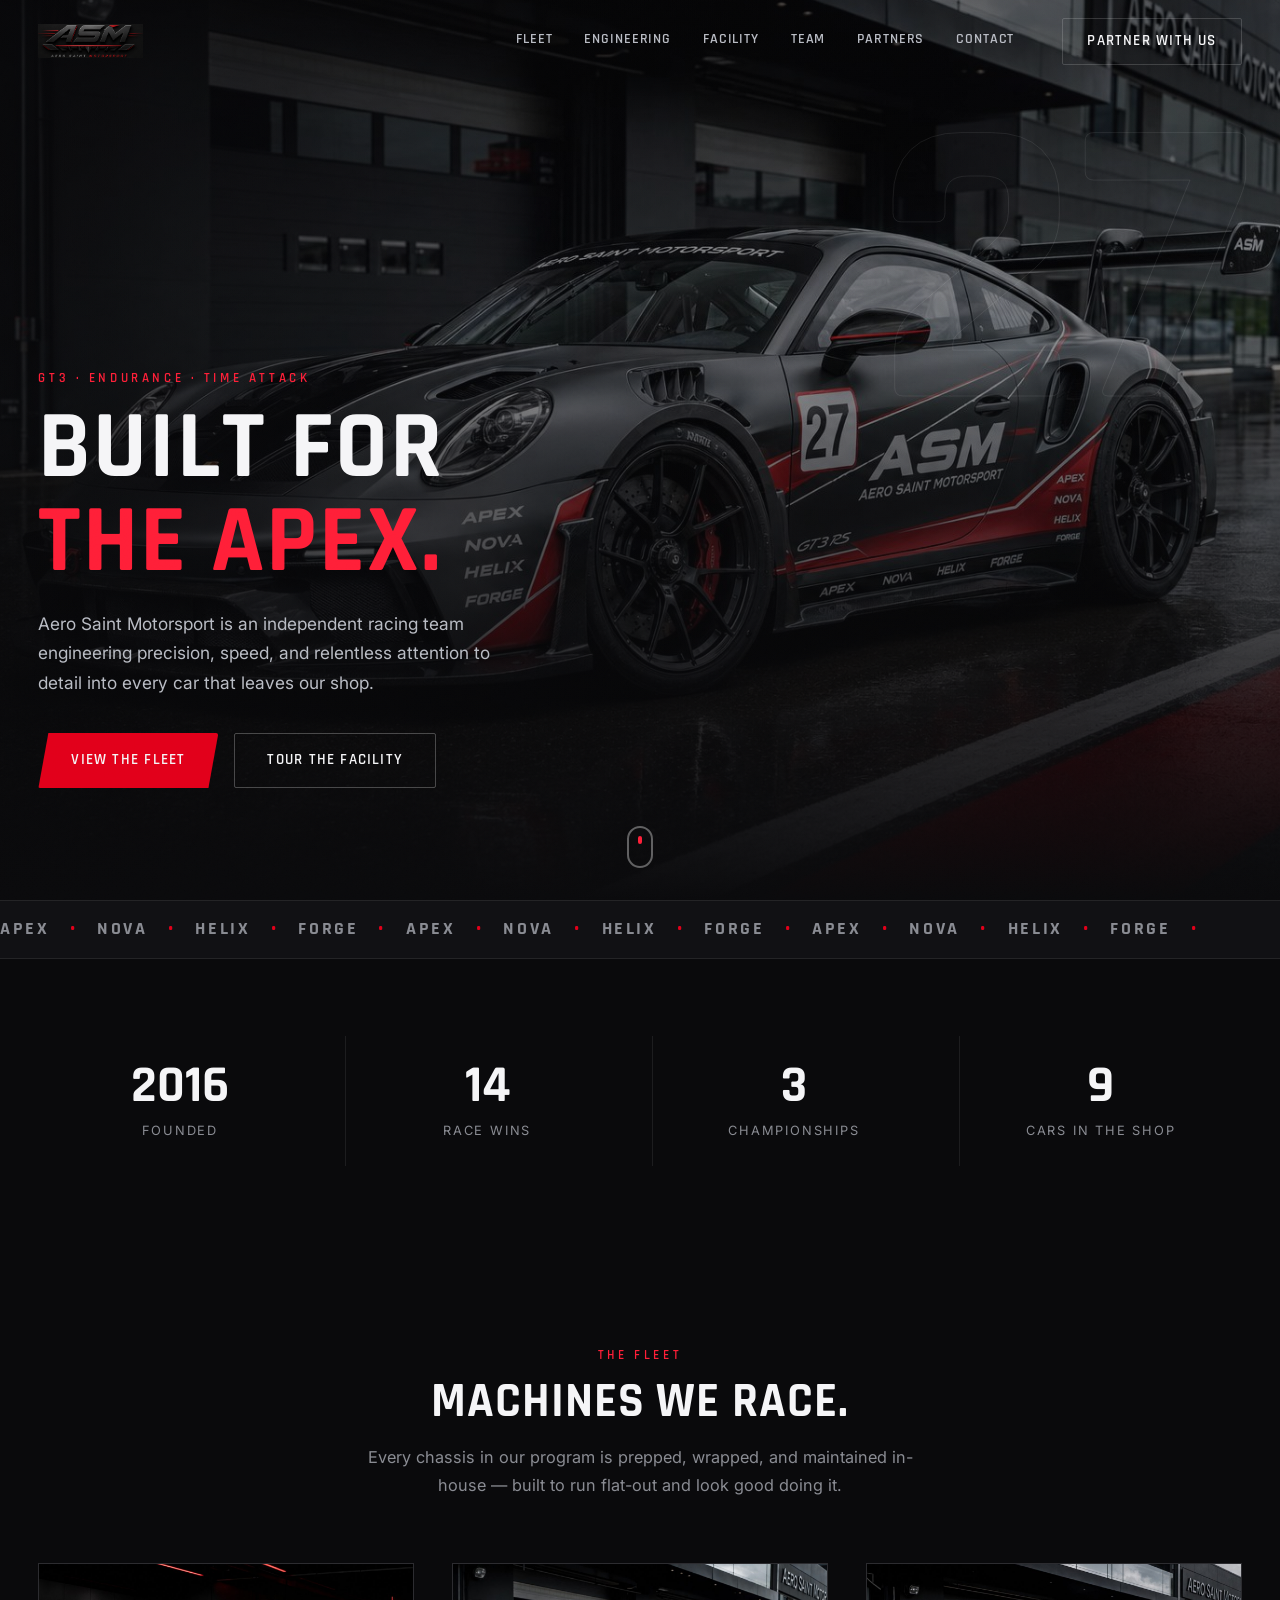
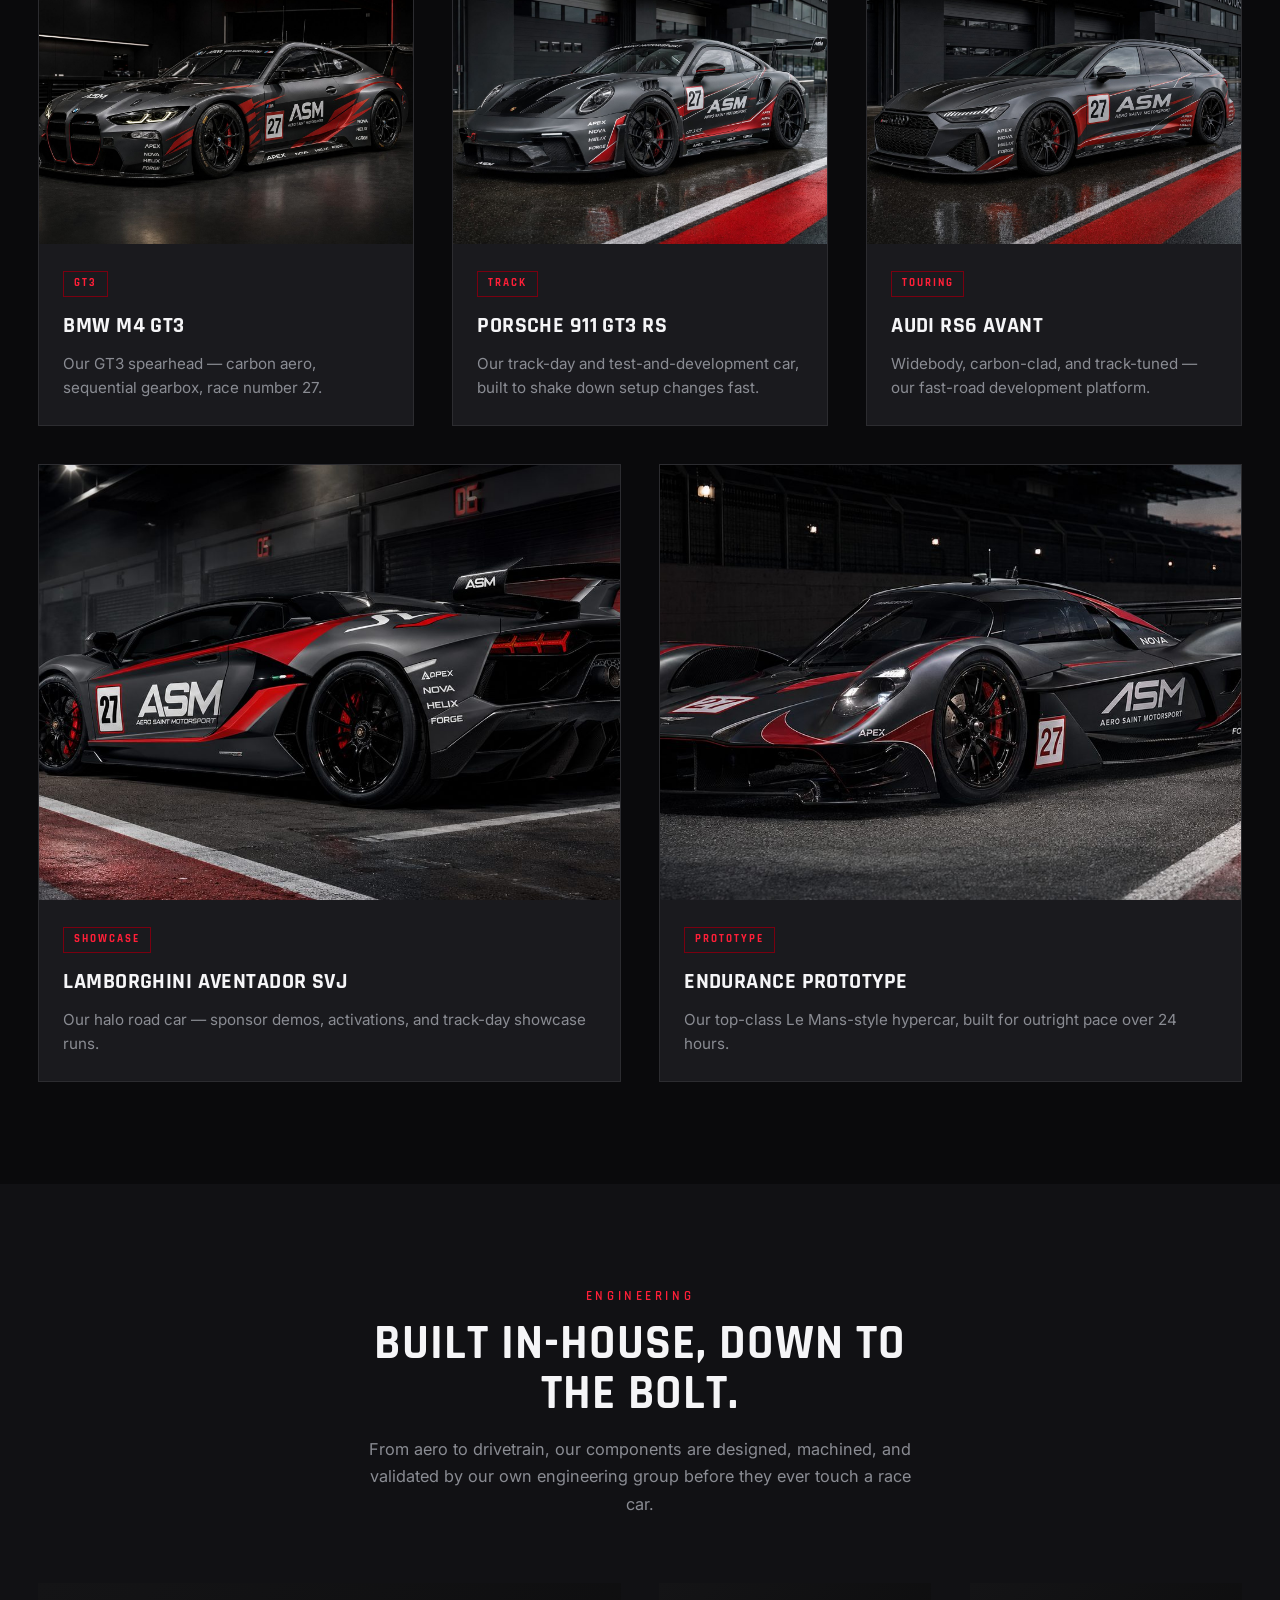
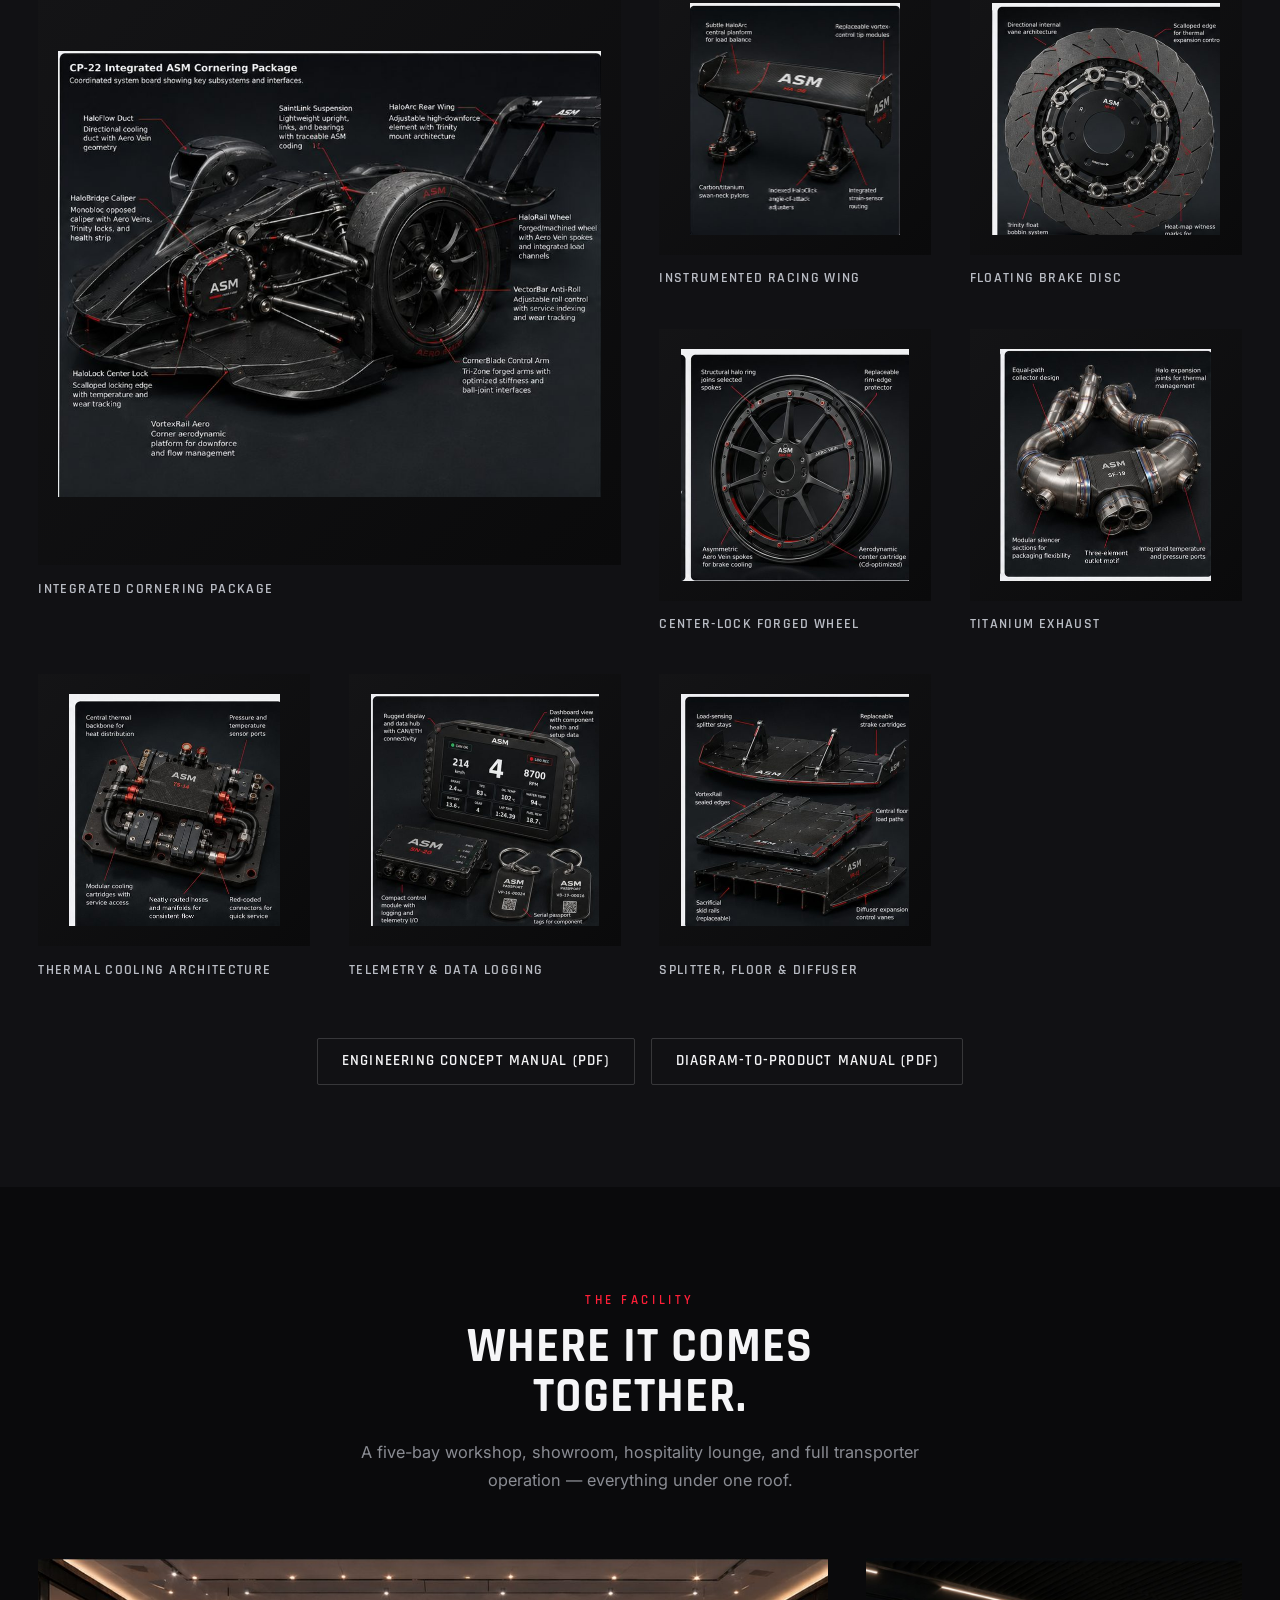
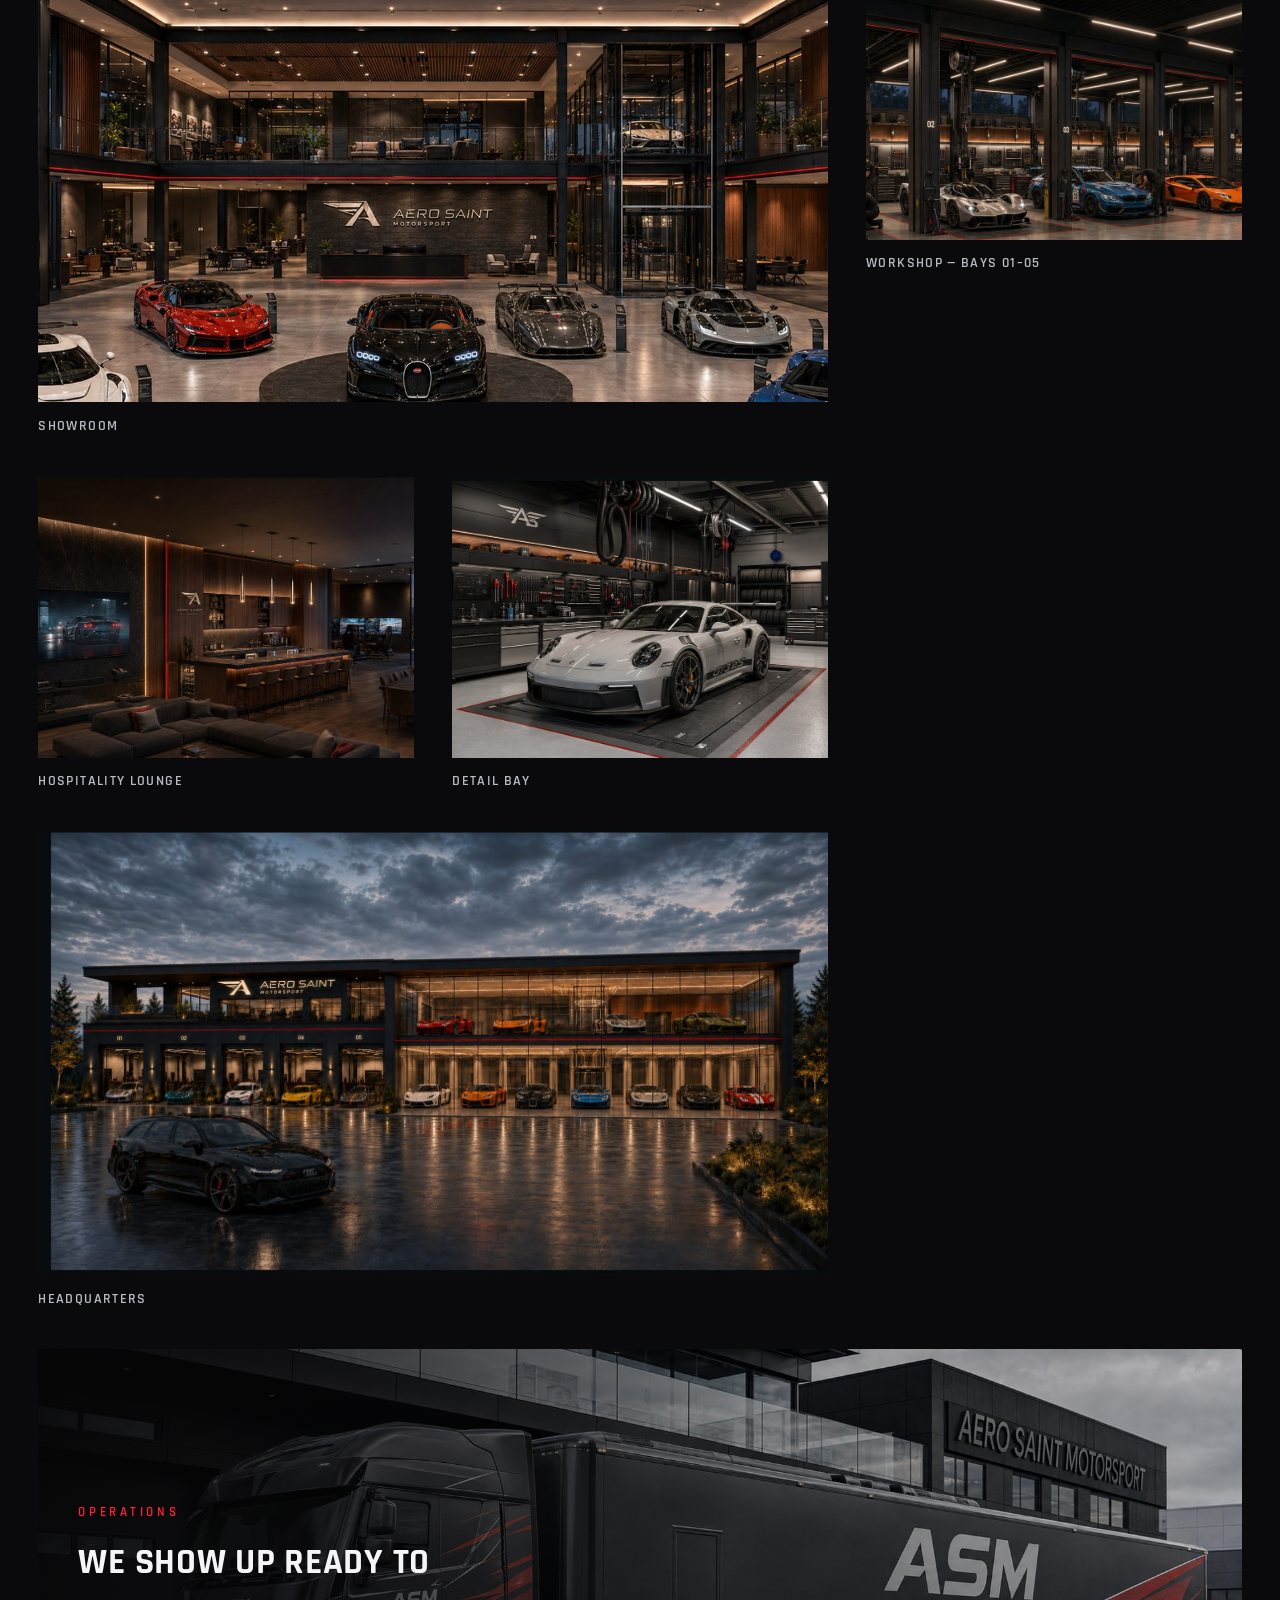
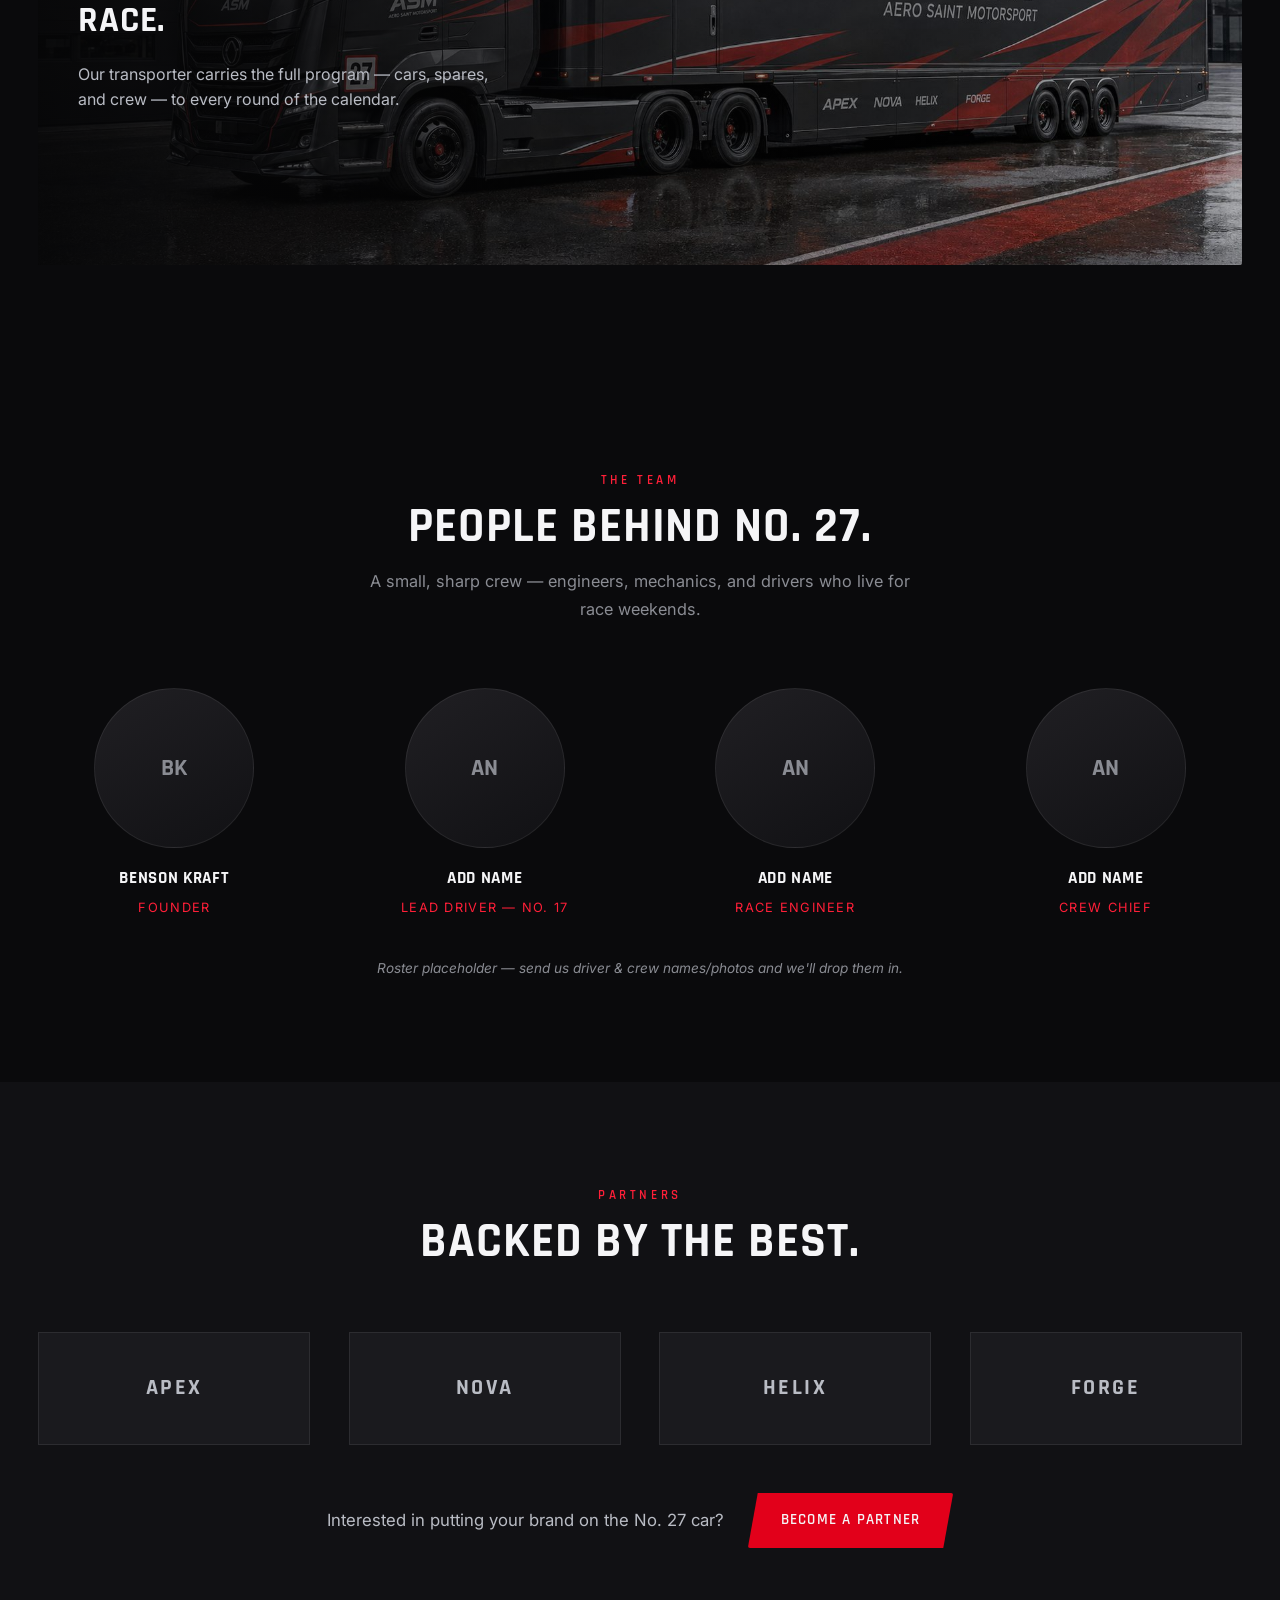
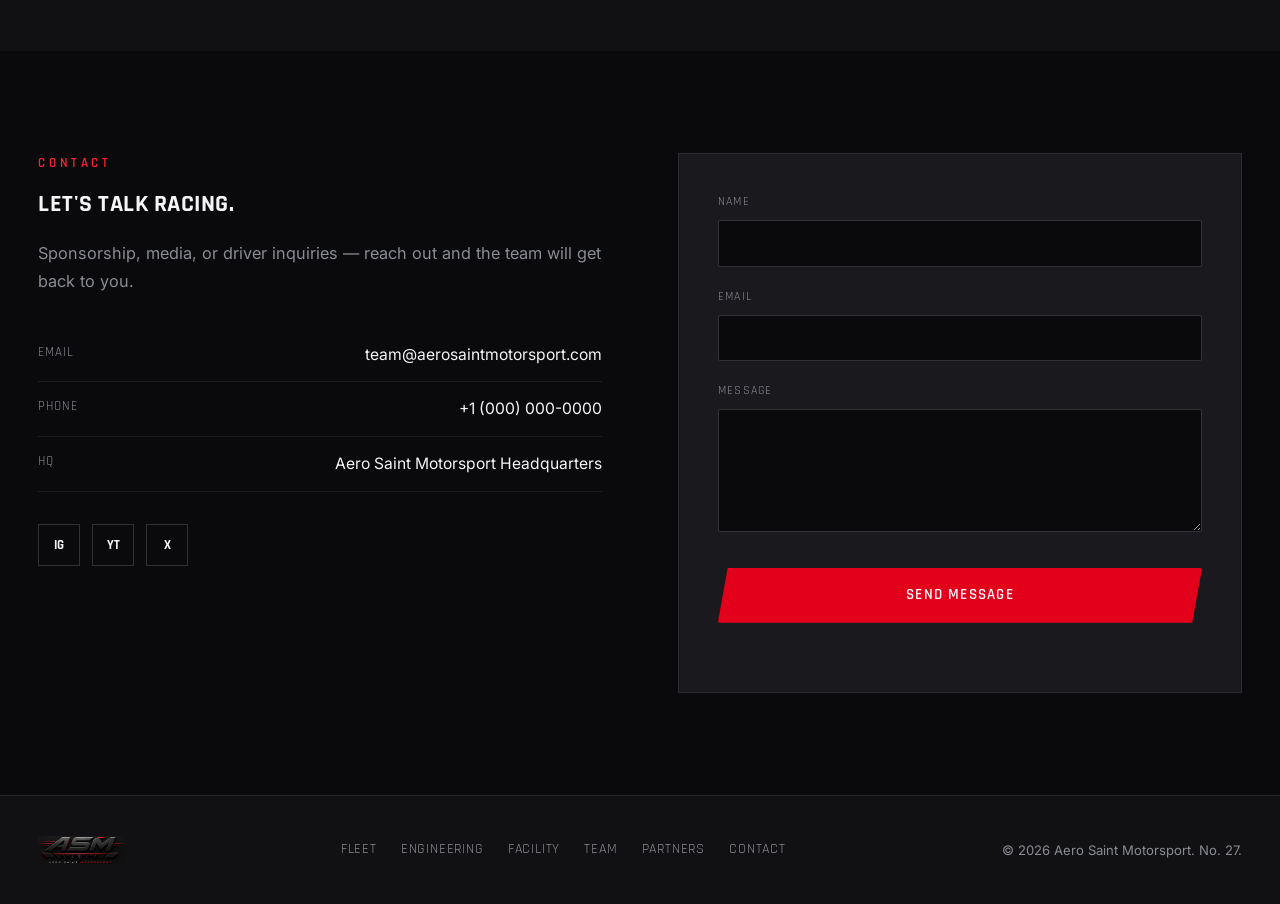
==== commit 0b909d47: "Link Instagram button to the team's profile Points at the standard instagram.com URL, which iOS/Andr" ====
--- a/index.html
+++ b/index.html
@@ -93,11 +93,11 @@
   <section class="stats" id="stats">
     <div class="stats-grid">
       <div class="stat reveal">
-        <span class="stat-num" data-count="2017">0</span>
+        <span class="stat-num" data-count="2016">0</span>
         <span class="stat-label">Founded</span>
       </div>
       <div class="stat reveal">
-        <span class="stat-num" data-count="4">0</span>
+        <span class="stat-num" data-count="14">0</span>
         <span class="stat-label">Race Wins</span>
       </div>
       <div class="stat reveal">
@@ -311,7 +311,7 @@
   <section class="team" id="team">
     <div class="section-head reveal">
       <p class="eyebrow">The Team</p>
-      <h2>People behind No. 17.</h2>
+      <h2>People behind No. 27.</h2>
       <p class="section-sub">A small, sharp crew — engineers, mechanics, and drivers who live for race weekends.</p>
     </div>
 
@@ -336,7 +336,7 @@
     </div>
 
     <div class="sponsor-cta reveal">
-      <p>Interested in putting your brand on the No. 17 car?</p>
+      <p>Interested in putting your brand on the No. 27 car?</p>
       <a href="#contact" class="btn btn-primary">Become a Partner</a>
     </div>
   </section>
@@ -350,11 +350,11 @@
         <p class="section-sub">Sponsorship, media, or driver inquiries — reach out and the team will get back to you.</p>
         <ul class="contact-list">
           <li><span>Email</span><a href="mailto:team@aerosaintmotorsport.com">team@aerosaintmotorsport.com</a></li>
-          <li><span>Phone</span><a href="tel:+10000000000">+1 (845) 681-3299</a></li>
+          <li><span>Phone</span><a href="tel:+10000000000">+1 (000) 000-0000</a></li>
           <li><span>HQ</span><a href="#facility">Aero Saint Motorsport Headquarters</a></li>
         </ul>
         <div class="social-row">
-          <a href="#" aria-label="Instagram">IG</a>
+          <a href="https://www.instagram.com/aerosaintmotorsport/" aria-label="Instagram" target="_blank" rel="noopener noreferrer">IG</a>
           <a href="#" aria-label="YouTube">YT</a>
           <a href="#" aria-label="X / Twitter">X</a>
         </div>
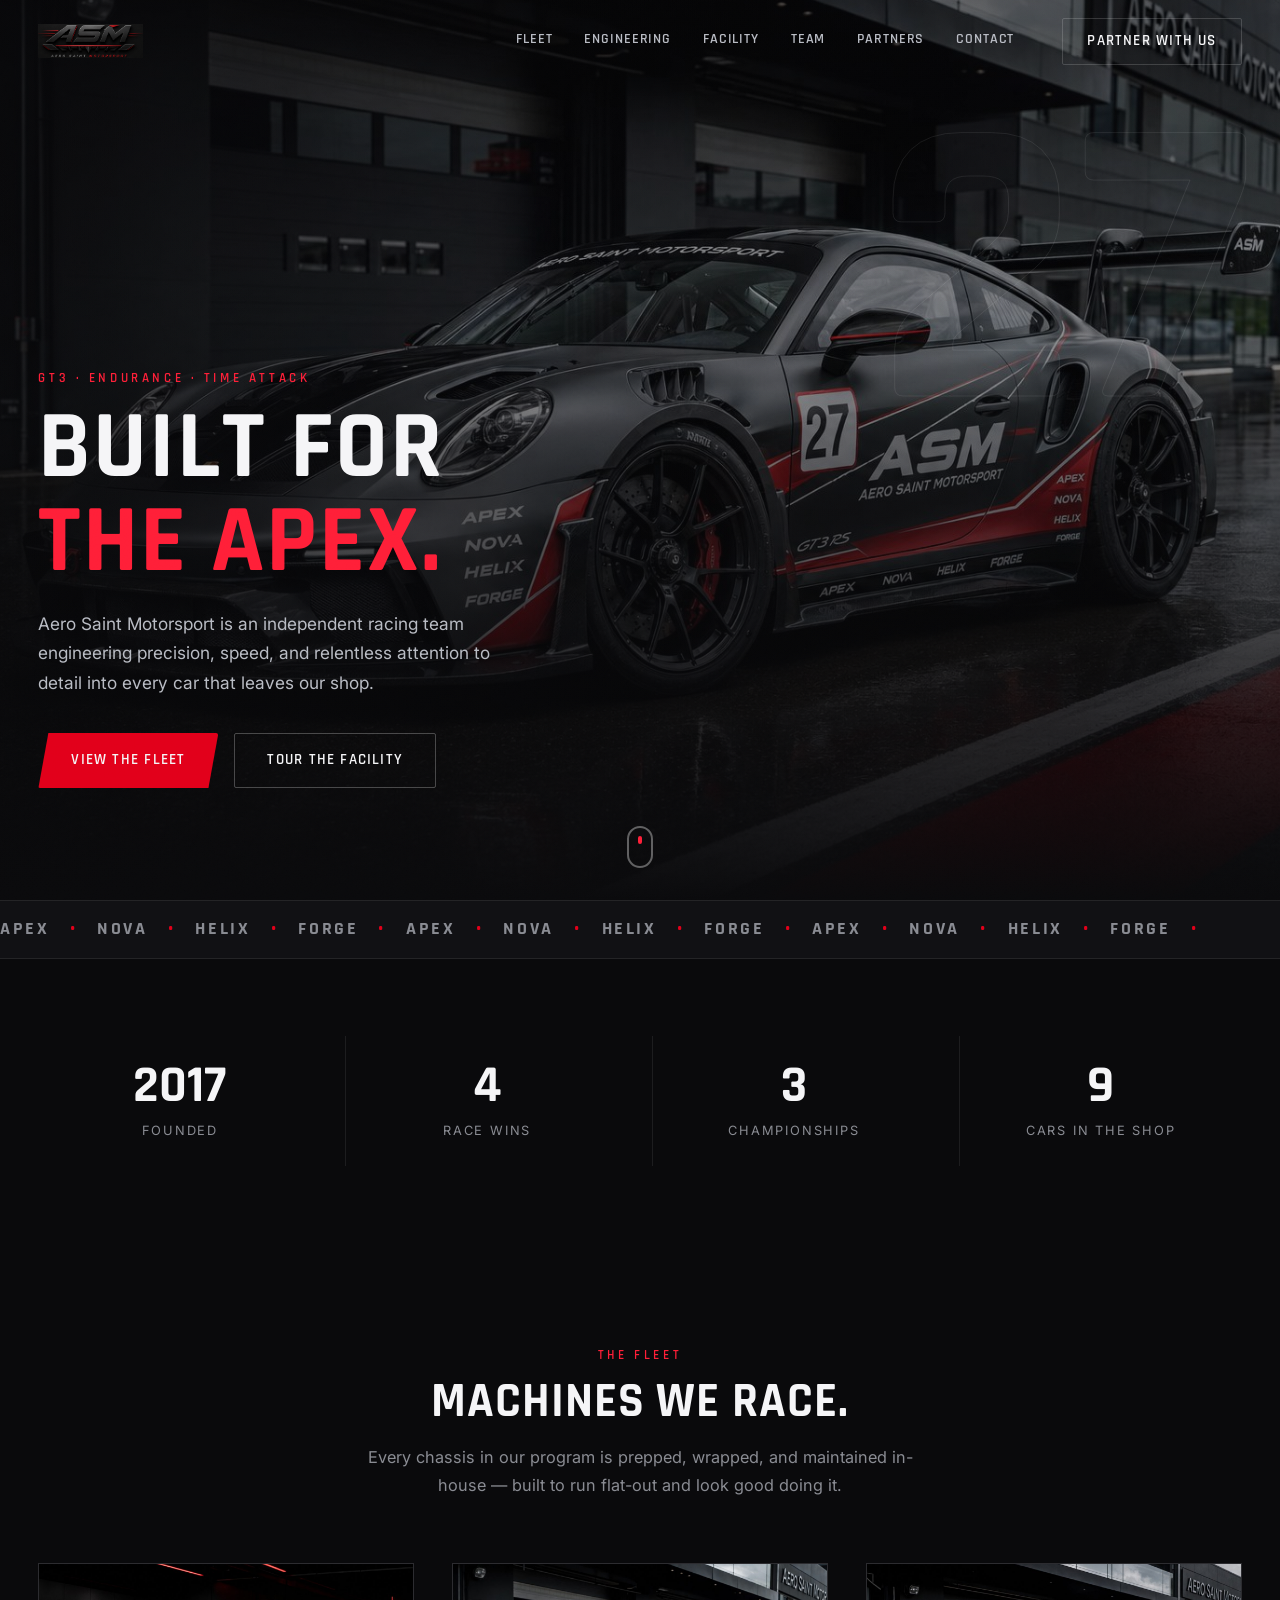
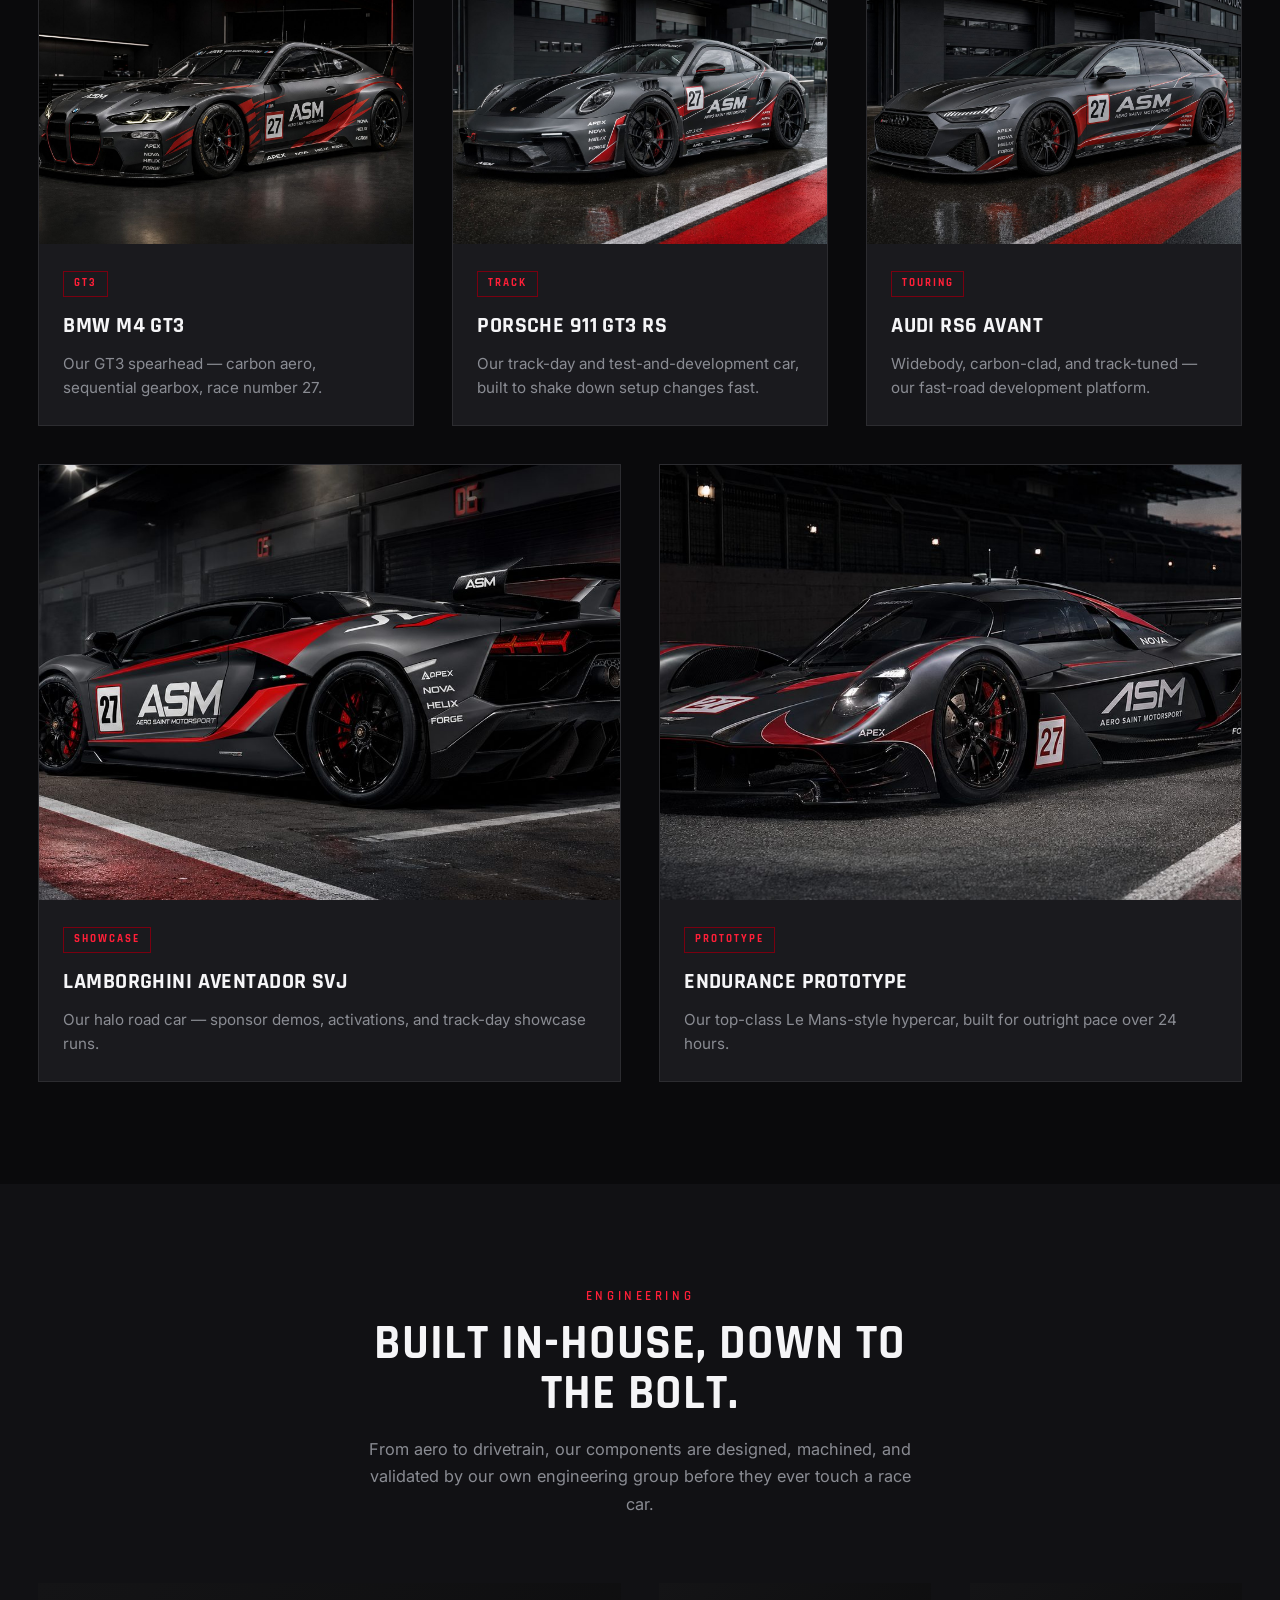
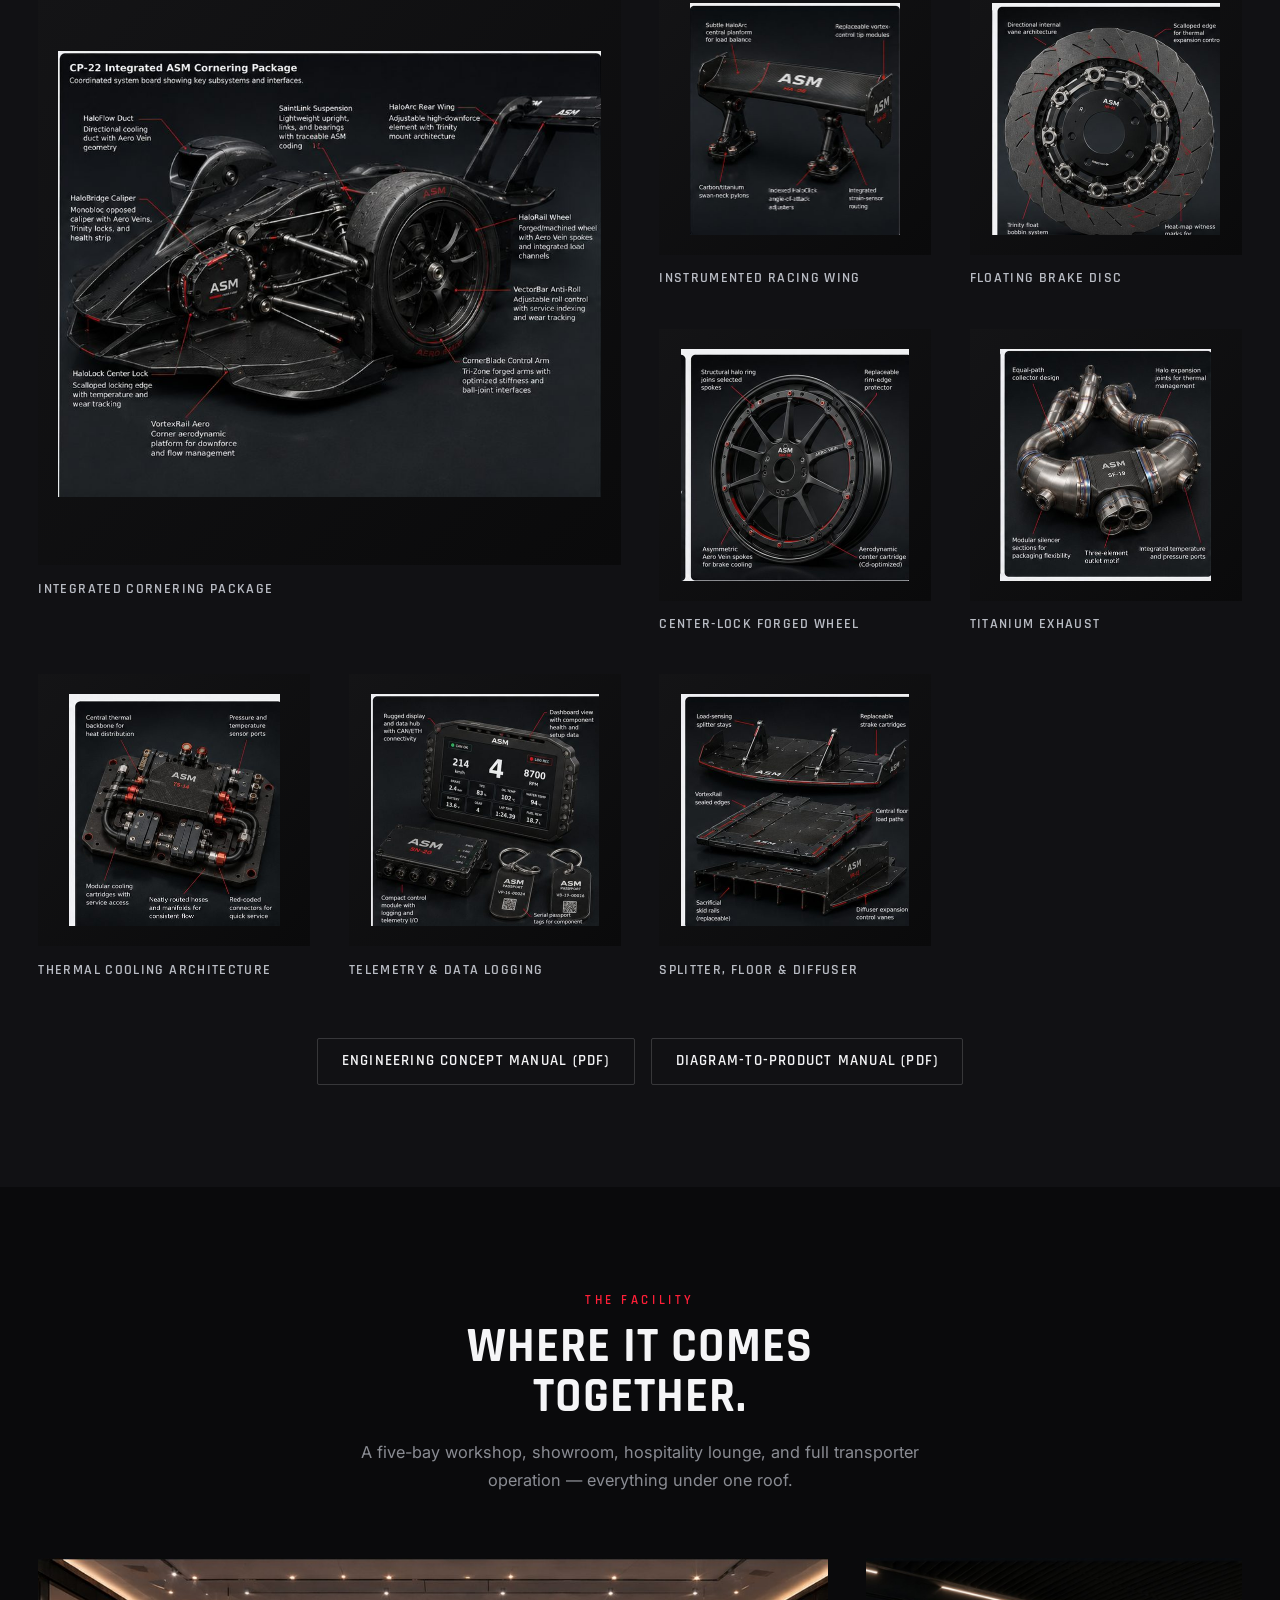
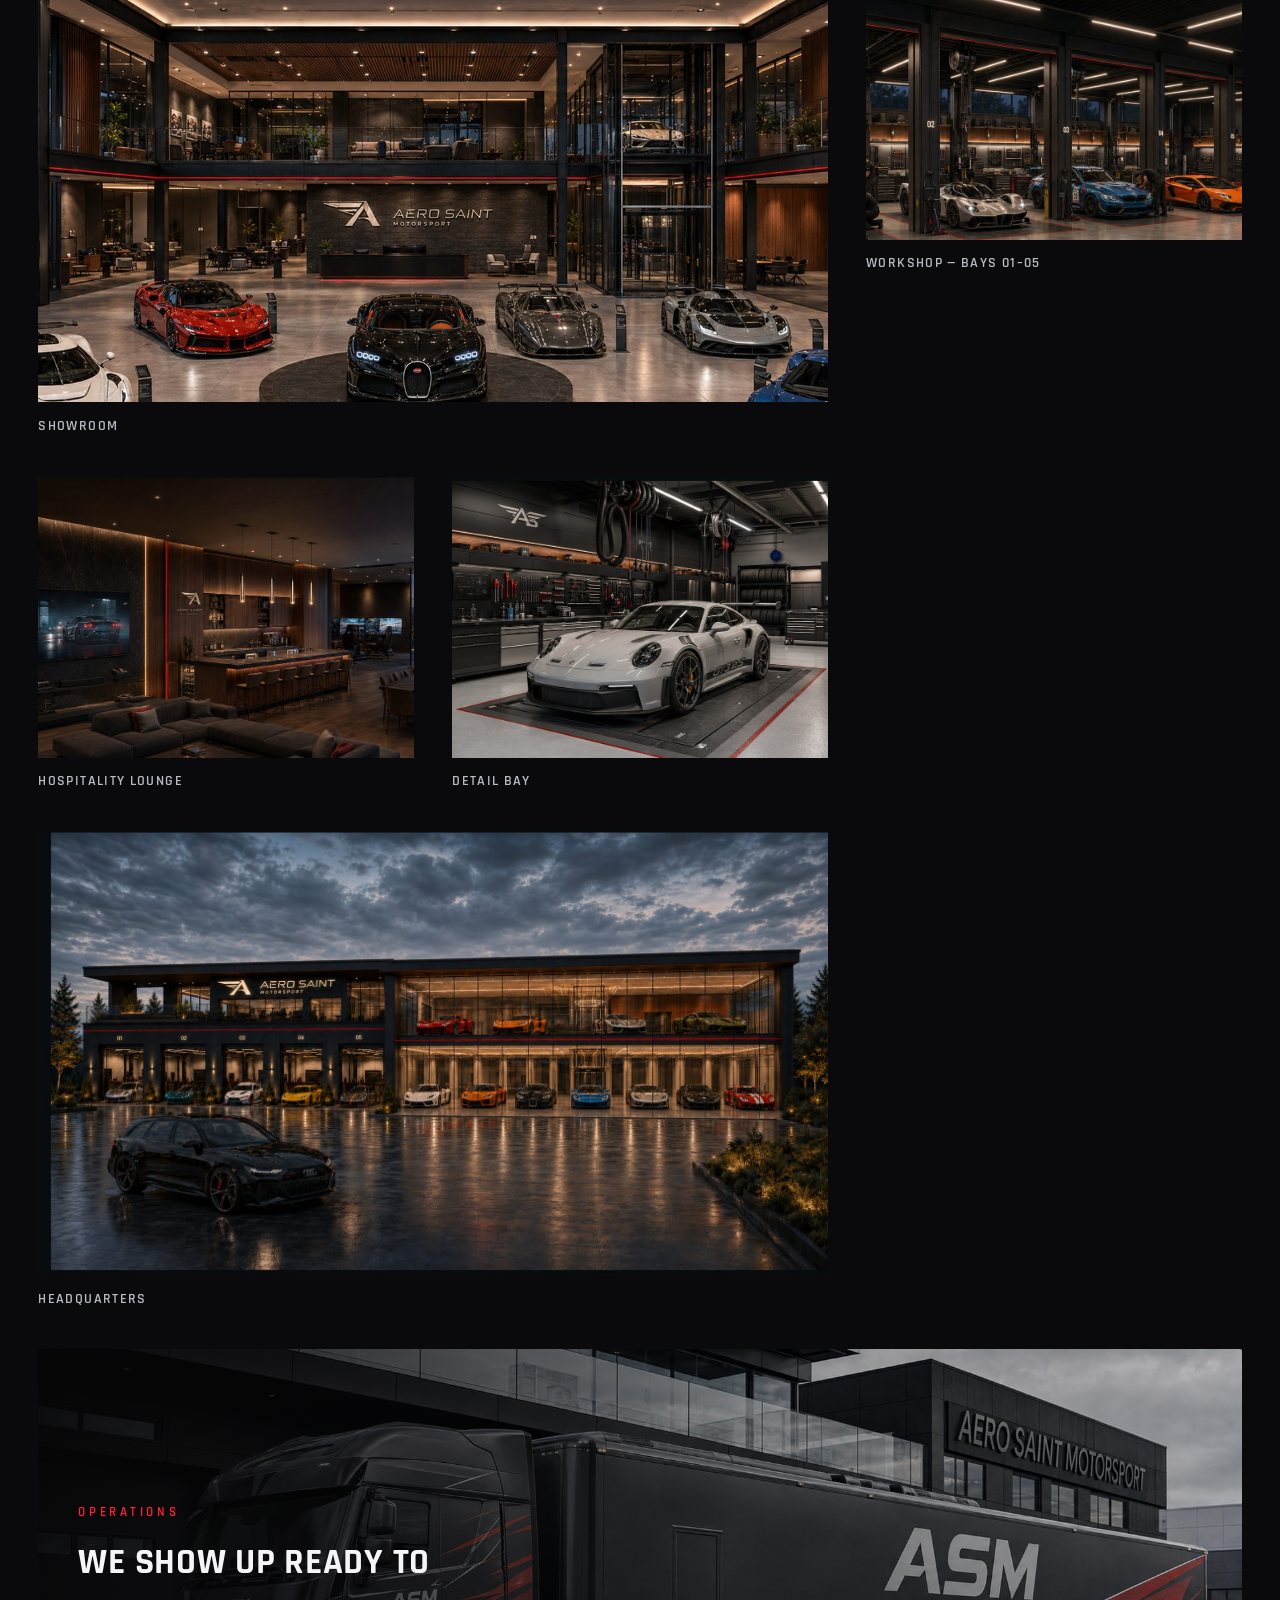
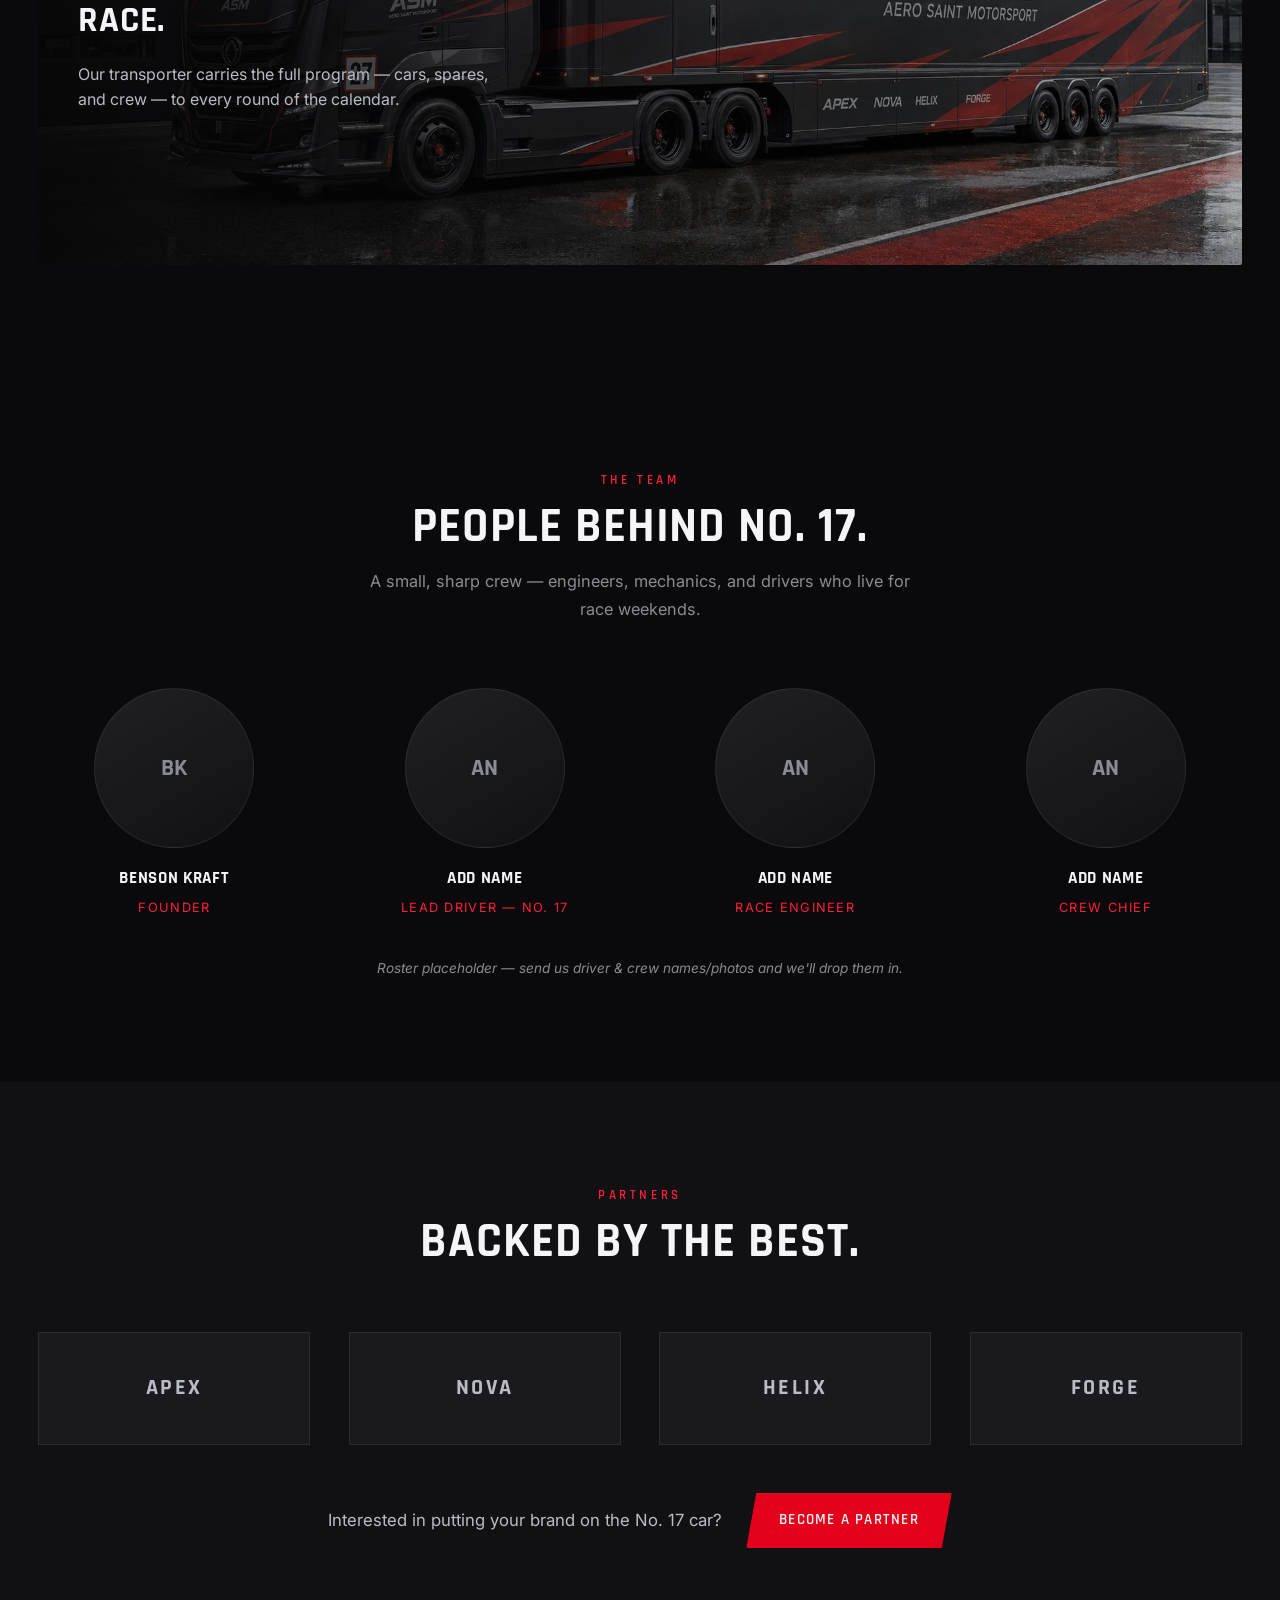
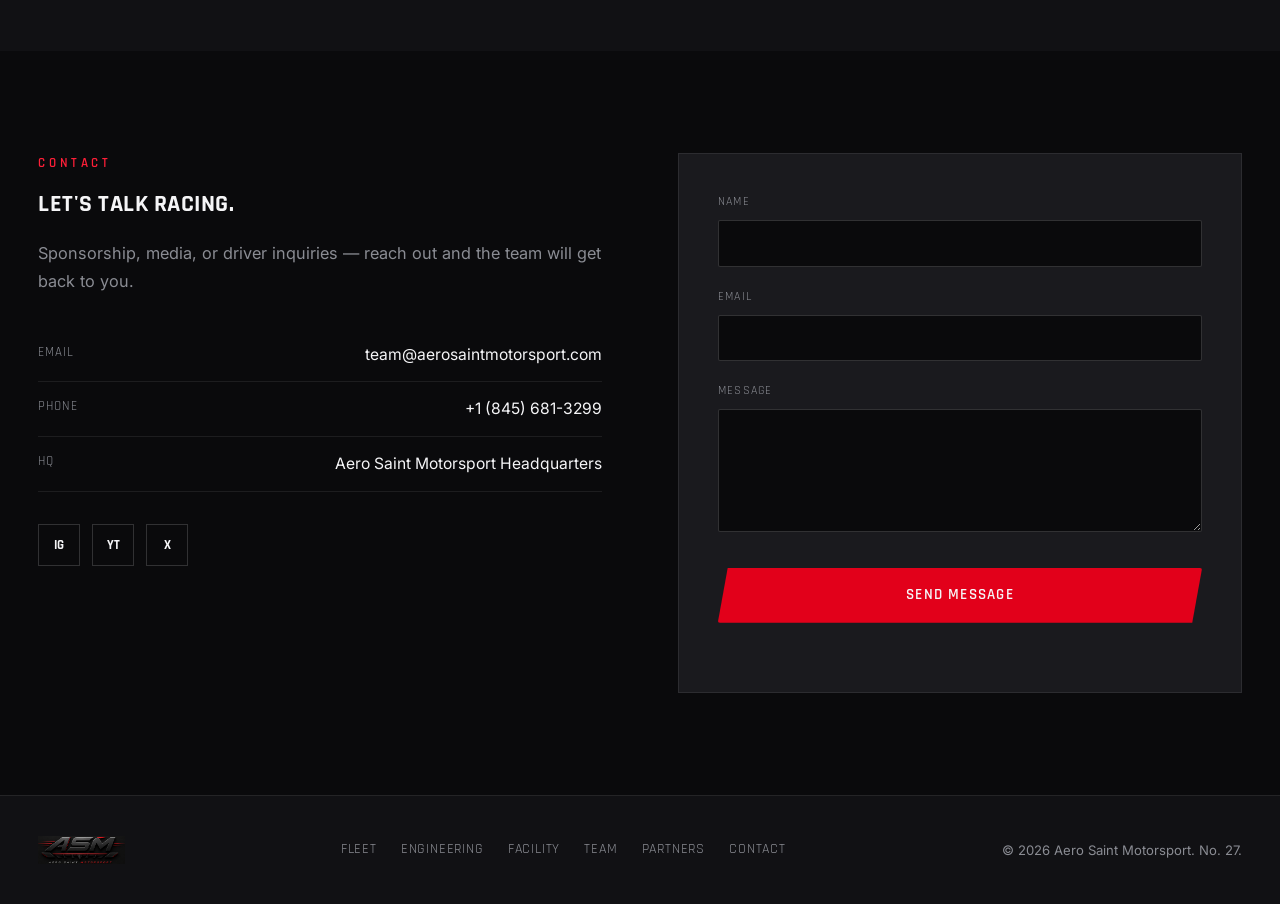
==== commit 7e3cc504: "Merge remote-tracking branch 'origin/claude/motorsport-team-website-4wexnw' into claude/motorsport-t" ====
--- a/index.html
+++ b/index.html
@@ -93,11 +93,11 @@
   <section class="stats" id="stats">
     <div class="stats-grid">
       <div class="stat reveal">
-        <span class="stat-num" data-count="2016">0</span>
+        <span class="stat-num" data-count="2017">0</span>
         <span class="stat-label">Founded</span>
       </div>
       <div class="stat reveal">
-        <span class="stat-num" data-count="14">0</span>
+        <span class="stat-num" data-count="4">0</span>
         <span class="stat-label">Race Wins</span>
       </div>
       <div class="stat reveal">
@@ -311,7 +311,7 @@
   <section class="team" id="team">
     <div class="section-head reveal">
       <p class="eyebrow">The Team</p>
-      <h2>People behind No. 27.</h2>
+      <h2>People behind No. 17.</h2>
       <p class="section-sub">A small, sharp crew — engineers, mechanics, and drivers who live for race weekends.</p>
     </div>
 
@@ -336,7 +336,7 @@
     </div>
 
     <div class="sponsor-cta reveal">
-      <p>Interested in putting your brand on the No. 27 car?</p>
+      <p>Interested in putting your brand on the No. 17 car?</p>
       <a href="#contact" class="btn btn-primary">Become a Partner</a>
     </div>
   </section>
@@ -350,7 +350,7 @@
         <p class="section-sub">Sponsorship, media, or driver inquiries — reach out and the team will get back to you.</p>
         <ul class="contact-list">
           <li><span>Email</span><a href="mailto:team@aerosaintmotorsport.com">team@aerosaintmotorsport.com</a></li>
-          <li><span>Phone</span><a href="tel:+10000000000">+1 (000) 000-0000</a></li>
+          <li><span>Phone</span><a href="tel:+10000000000">+1 (845) 681-3299</a></li>
           <li><span>HQ</span><a href="#facility">Aero Saint Motorsport Headquarters</a></li>
         </ul>
         <div class="social-row">
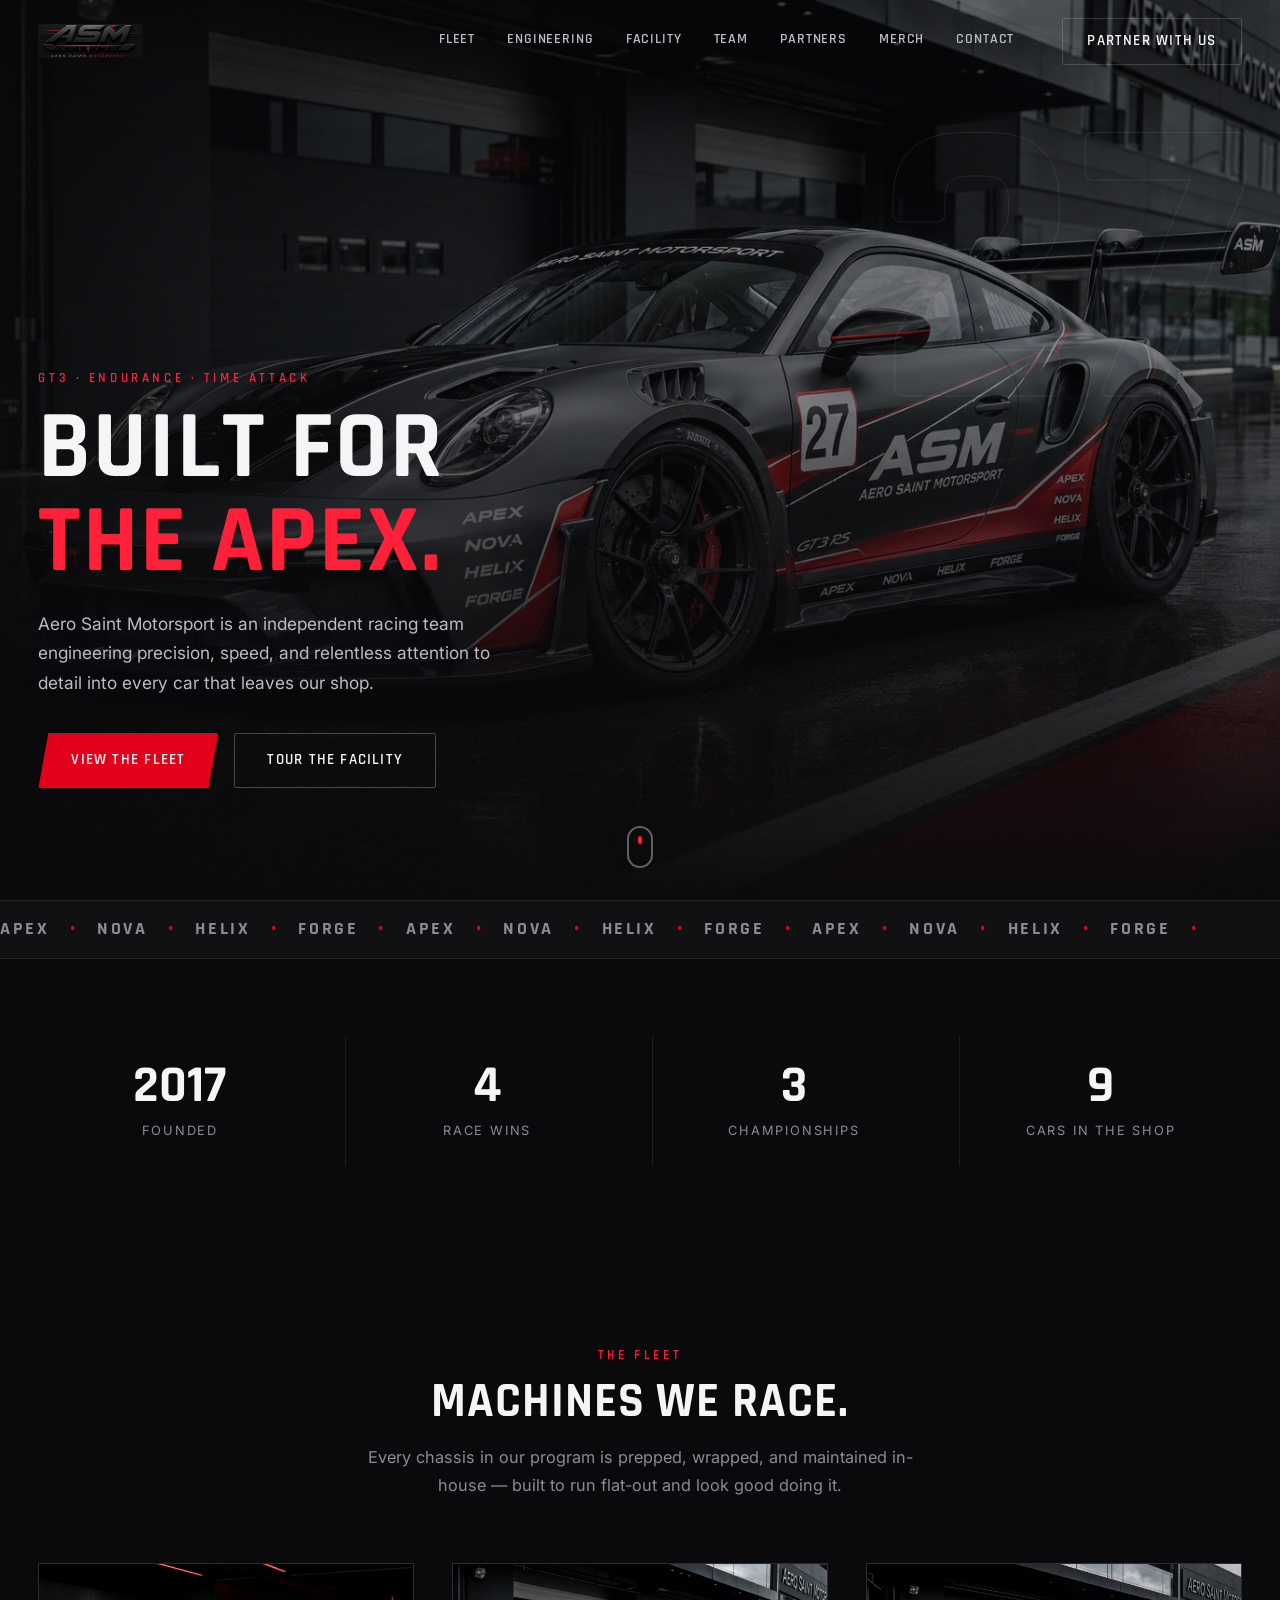
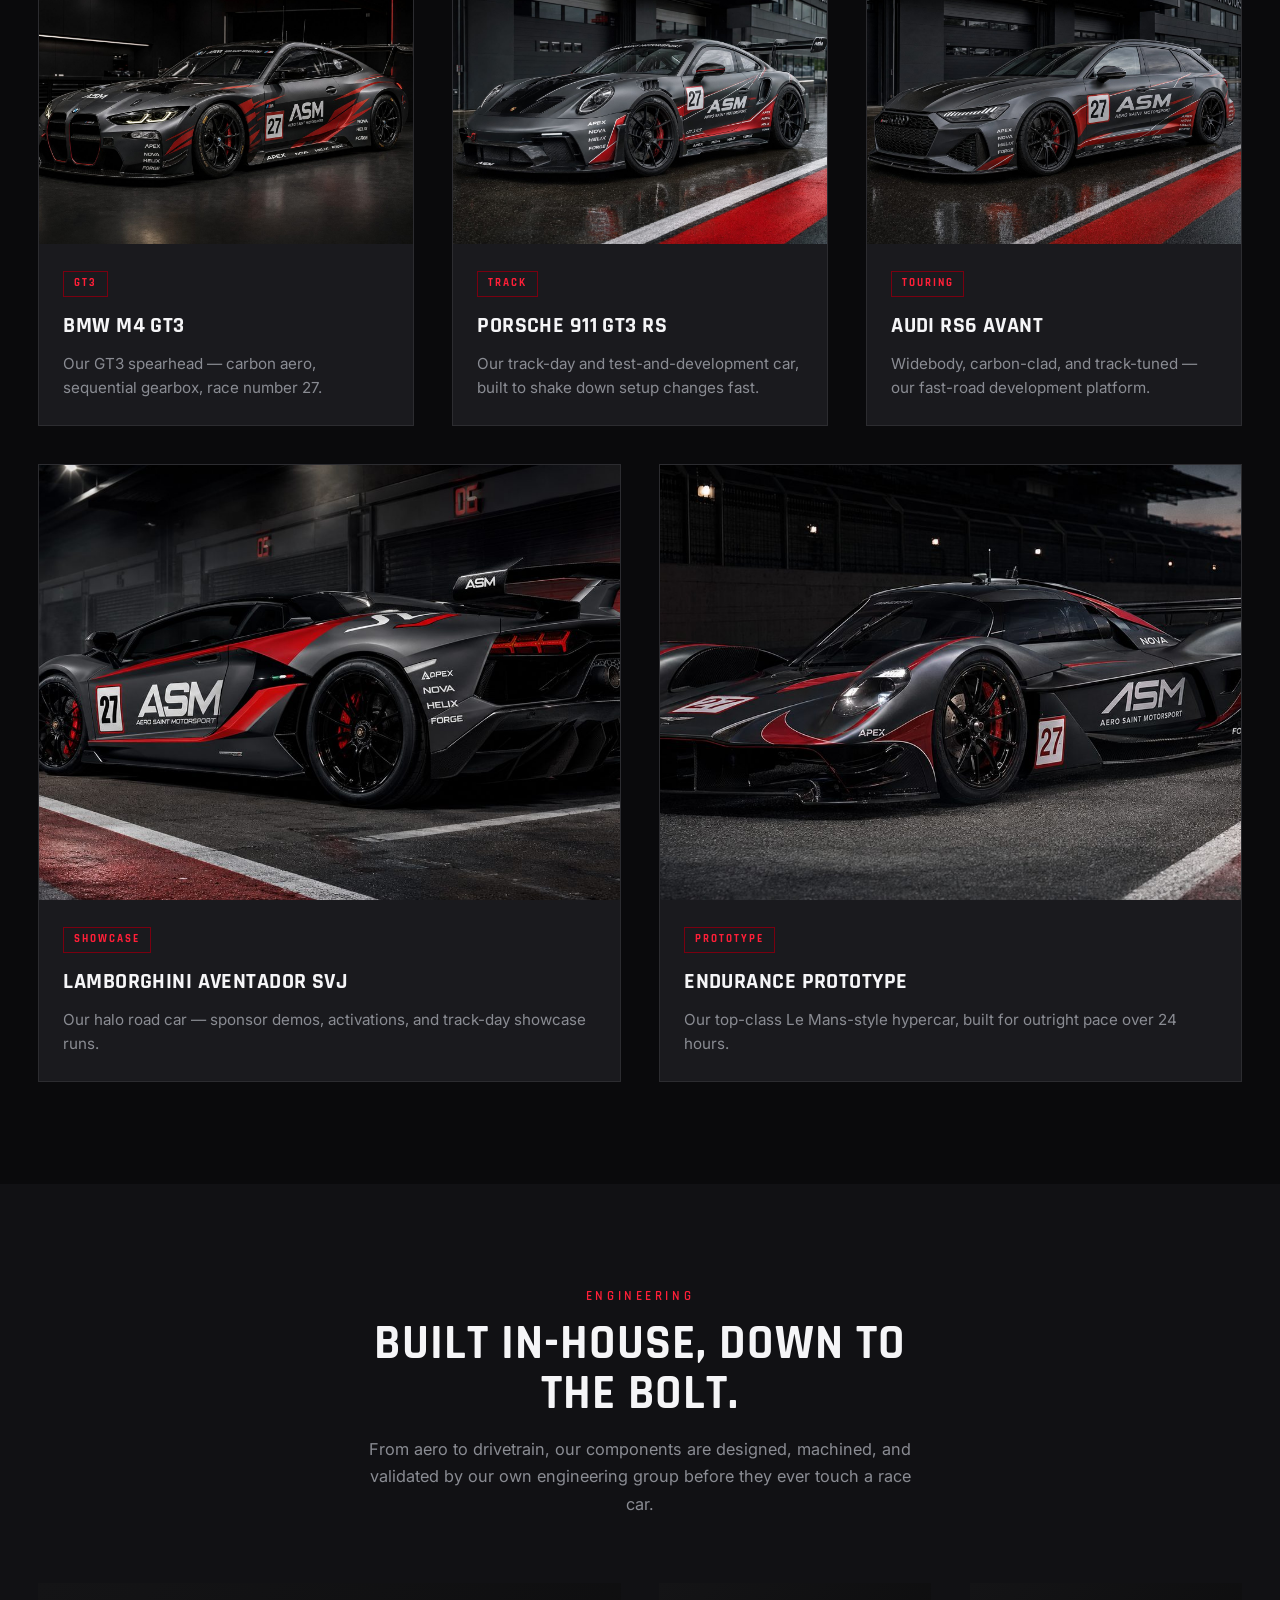
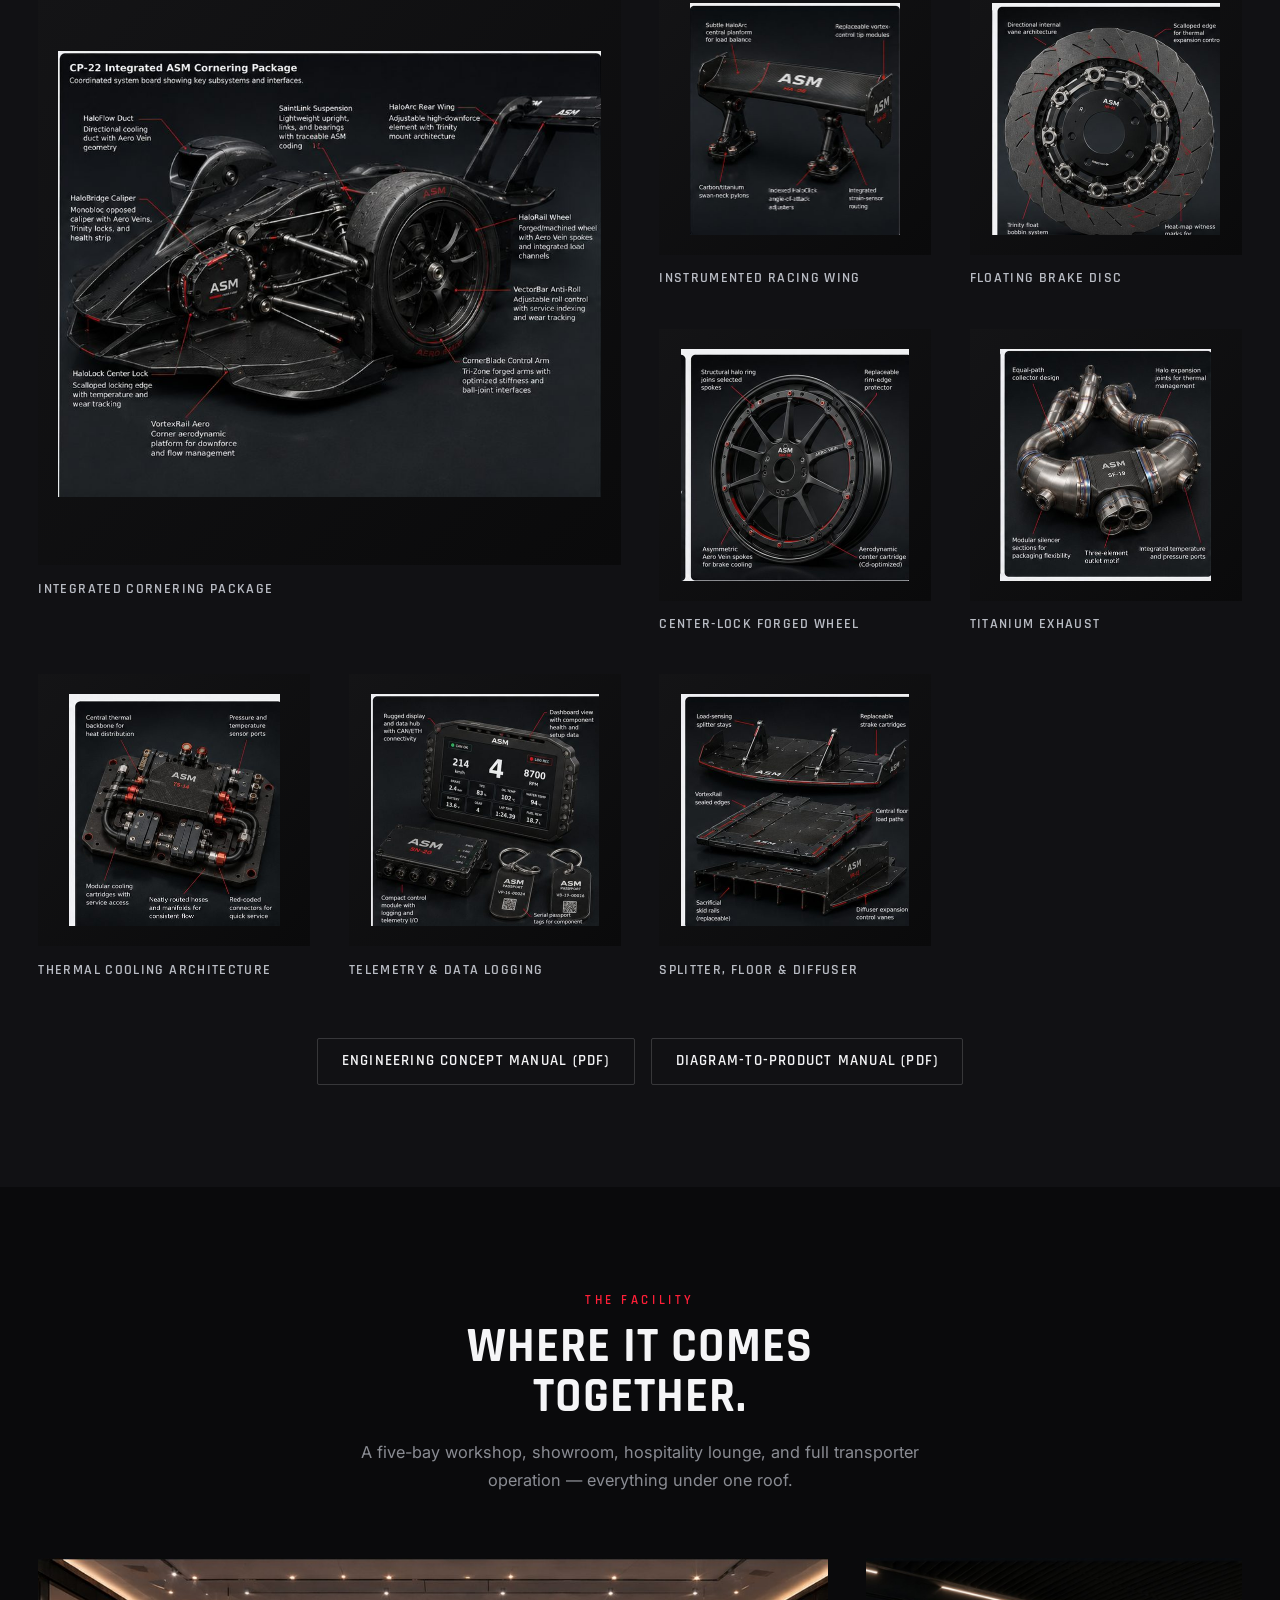
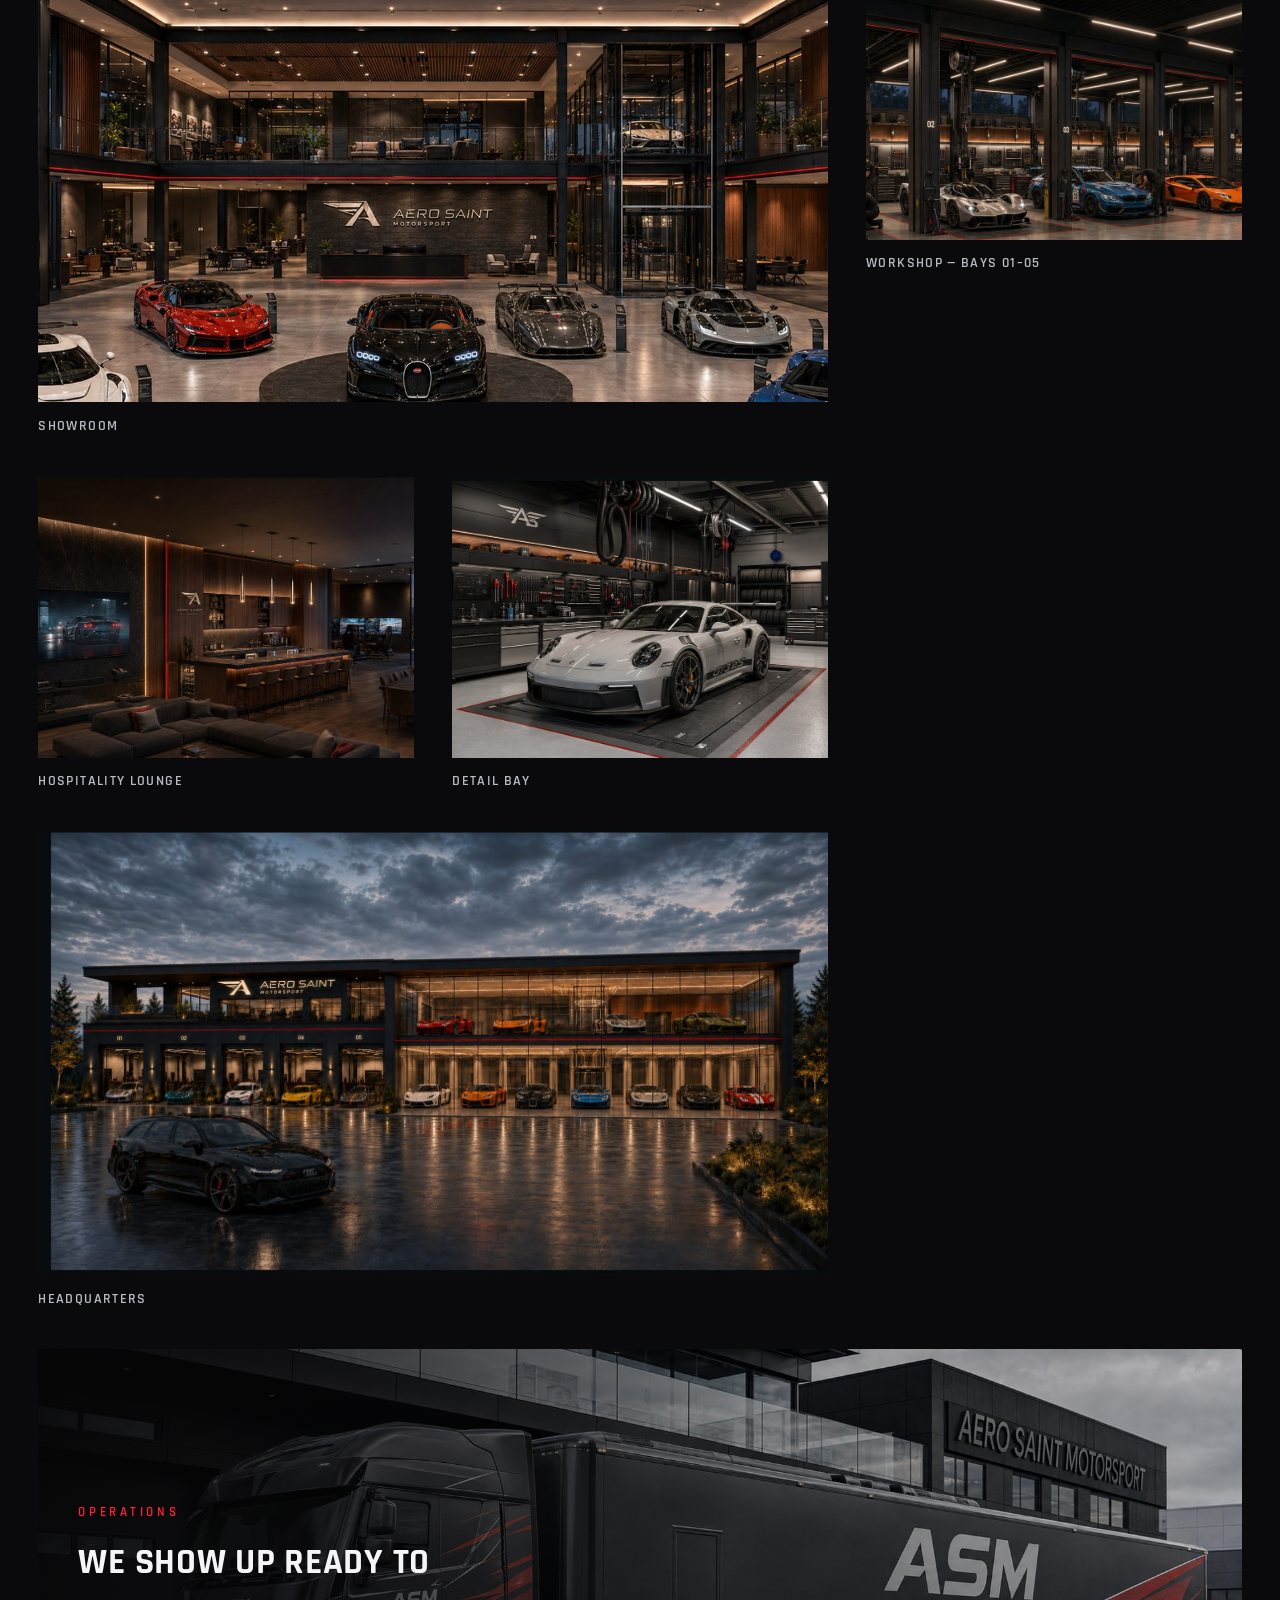
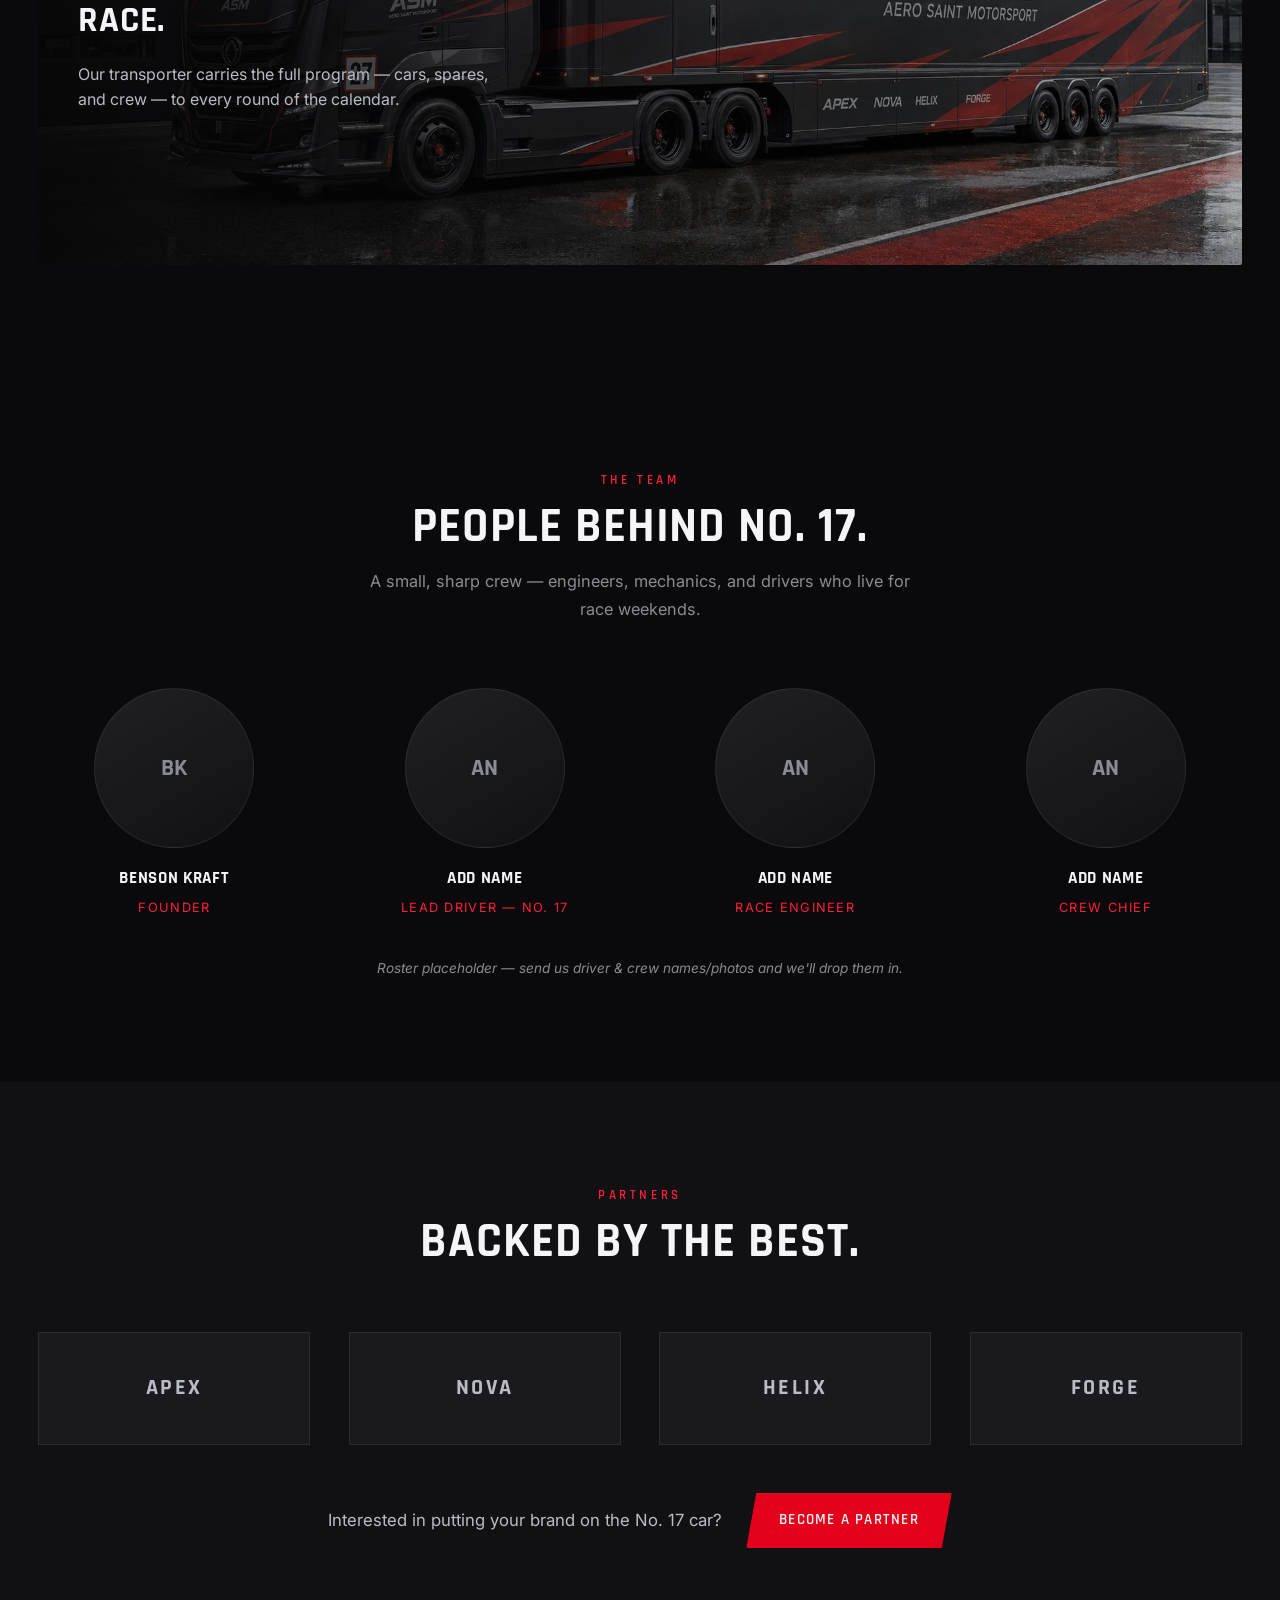
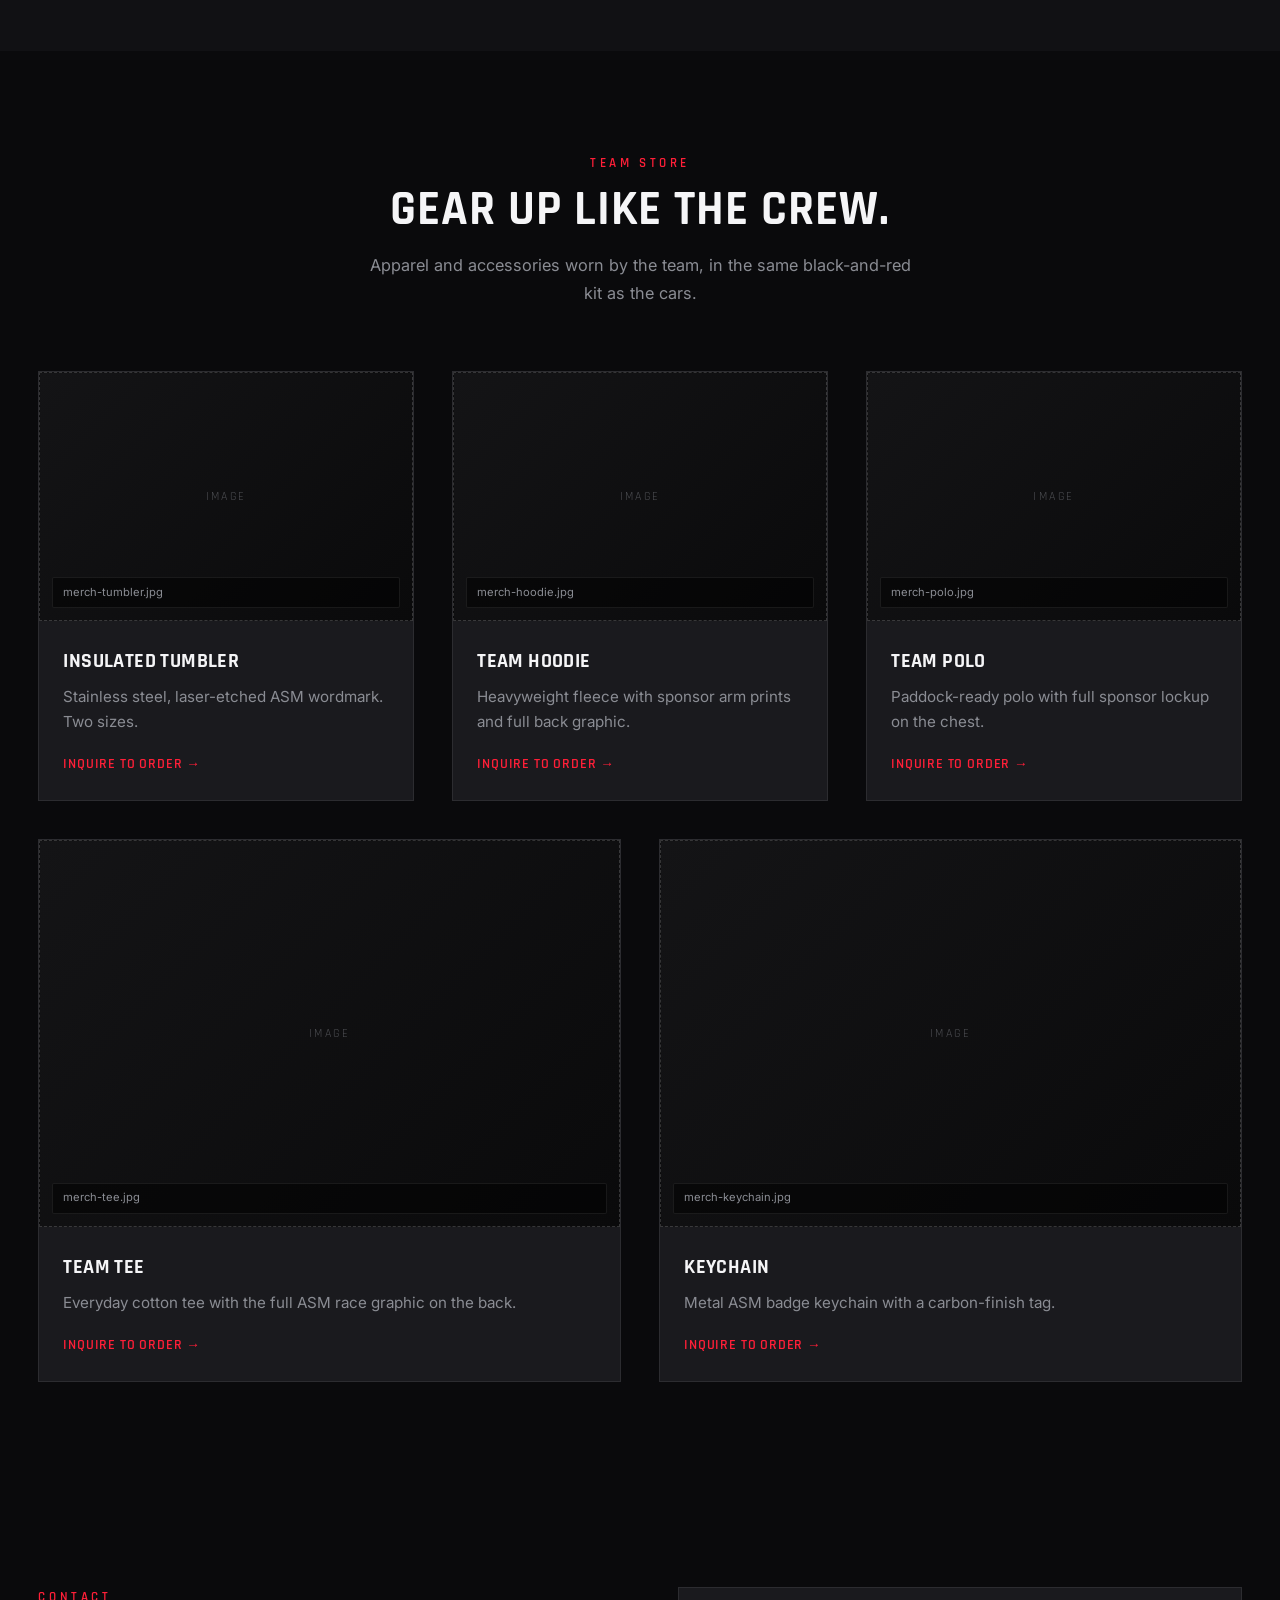
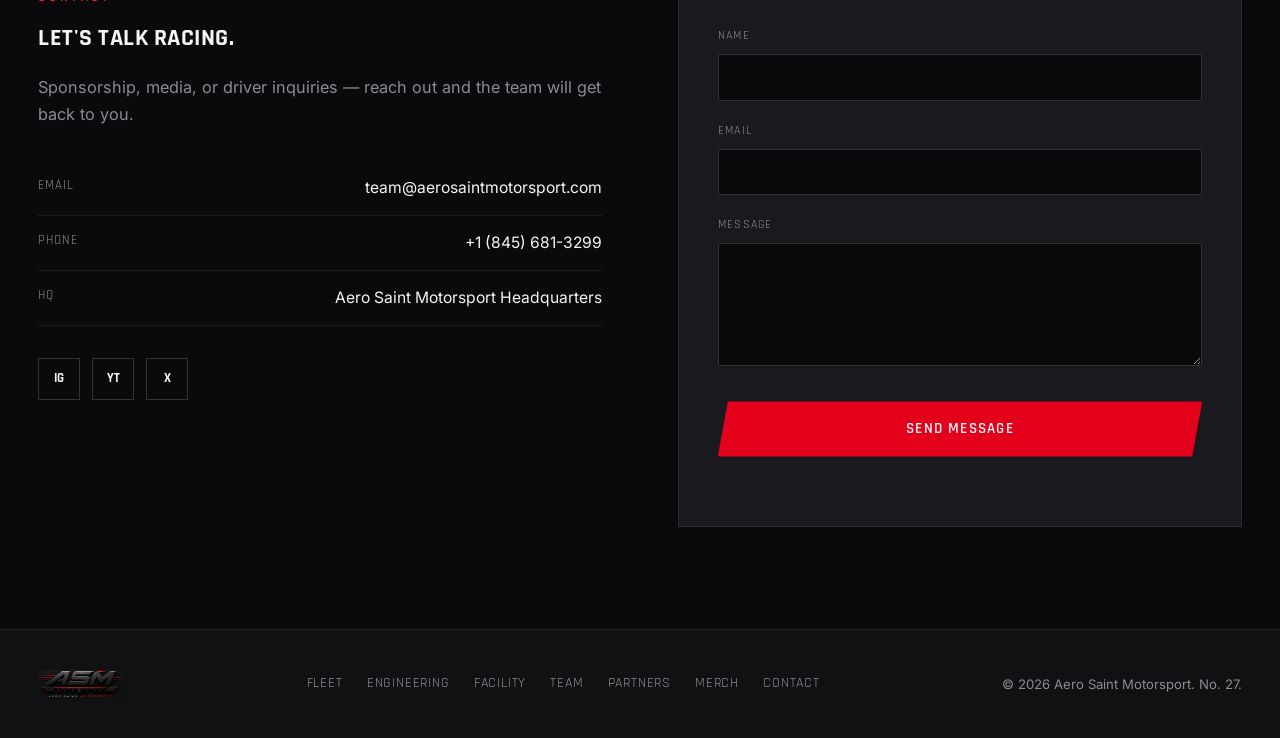
==== commit 52c1ca86: "Add Merchandise section New "Merch" nav entry and section between Partners and Contact, with 5 produ" ====
--- a/index.html
+++ b/index.html
@@ -28,6 +28,7 @@
       <a href="#facility" data-nav>Facility</a>
       <a href="#team" data-nav>Team</a>
       <a href="#sponsors" data-nav>Partners</a>
+      <a href="#merch" data-nav>Merch</a>
       <a href="#contact" data-nav>Contact</a>
     </nav>
 
@@ -338,6 +339,72 @@
     <div class="sponsor-cta reveal">
       <p>Interested in putting your brand on the No. 17 car?</p>
       <a href="#contact" class="btn btn-primary">Become a Partner</a>
+    </div>
+  </section>
+
+  <!-- ================= MERCH ================= -->
+  <section class="merch" id="merch">
+    <div class="section-head reveal">
+      <p class="eyebrow">Team Store</p>
+      <h2>Gear up like the crew.</h2>
+      <p class="section-sub">Apparel and accessories worn by the team, in the same black-and-red kit as the cars.</p>
+    </div>
+
+    <div class="merch-grid">
+      <article class="merch-card reveal">
+        <div class="media" data-label="merch-tumbler.jpg">
+          <img src="assets/images/merch/merch-tumbler.jpg" alt="ASM insulated tumbler, two sizes" loading="lazy" onerror="this.closest('.media').classList.add('media--missing')">
+        </div>
+        <div class="merch-card-body">
+          <h3>Insulated Tumbler</h3>
+          <p>Stainless steel, laser-etched ASM wordmark. Two sizes.</p>
+          <a href="#contact" class="merch-link">Inquire to order &rarr;</a>
+        </div>
+      </article>
+
+      <article class="merch-card reveal">
+        <div class="media" data-label="merch-hoodie.jpg">
+          <img src="assets/images/merch/merch-hoodie.jpg" alt="ASM team hoodie, front and back" loading="lazy" onerror="this.closest('.media').classList.add('media--missing')">
+        </div>
+        <div class="merch-card-body">
+          <h3>Team Hoodie</h3>
+          <p>Heavyweight fleece with sponsor arm prints and full back graphic.</p>
+          <a href="#contact" class="merch-link">Inquire to order &rarr;</a>
+        </div>
+      </article>
+
+      <article class="merch-card reveal">
+        <div class="media" data-label="merch-polo.jpg">
+          <img src="assets/images/merch/merch-polo.jpg" alt="ASM team polo, front and back" loading="lazy" onerror="this.closest('.media').classList.add('media--missing')">
+        </div>
+        <div class="merch-card-body">
+          <h3>Team Polo</h3>
+          <p>Paddock-ready polo with full sponsor lockup on the chest.</p>
+          <a href="#contact" class="merch-link">Inquire to order &rarr;</a>
+        </div>
+      </article>
+
+      <article class="merch-card reveal">
+        <div class="media" data-label="merch-tee.jpg">
+          <img src="assets/images/merch/merch-tee.jpg" alt="ASM team t-shirt, front and back" loading="lazy" onerror="this.closest('.media').classList.add('media--missing')">
+        </div>
+        <div class="merch-card-body">
+          <h3>Team Tee</h3>
+          <p>Everyday cotton tee with the full ASM race graphic on the back.</p>
+          <a href="#contact" class="merch-link">Inquire to order &rarr;</a>
+        </div>
+      </article>
+
+      <article class="merch-card reveal">
+        <div class="media" data-label="merch-keychain.jpg">
+          <img src="assets/images/merch/merch-keychain.jpg" alt="ASM metal keychain and carbon-look tag" loading="lazy" onerror="this.closest('.media').classList.add('media--missing')">
+        </div>
+        <div class="merch-card-body">
+          <h3>Keychain</h3>
+          <p>Metal ASM badge keychain with a carbon-finish tag.</p>
+          <a href="#contact" class="merch-link">Inquire to order &rarr;</a>
+        </div>
+      </article>
     </div>
   </section>
 
@@ -393,6 +460,7 @@
       <a href="#facility">Facility</a>
       <a href="#team">Team</a>
       <a href="#sponsors">Partners</a>
+      <a href="#merch">Merch</a>
       <a href="#contact">Contact</a>
     </nav>
     <p class="footer-copy">&copy; <span id="year"></span> Aero Saint Motorsport. No. 27.</p>
--- a/css/style.css
+++ b/css/style.css
@@ -691,6 +691,57 @@
   text-align: center;
 }
 .sponsor-cta p { color: var(--silver); font-size: 1.05rem; }
+
+/* =========================================================
+   Merch
+   ========================================================= */
+
+.merch { padding: clamp(4rem, 8vw, 7rem) 0; }
+.merch-grid {
+  max-width: var(--max);
+  margin: 0 auto;
+  padding: 0 var(--gap);
+  display: flex;
+  flex-wrap: wrap;
+  gap: var(--gap);
+}
+.merch-card {
+  background: var(--panel);
+  border: 1px solid var(--border);
+  transition: transform .45s var(--ease), border-color .45s var(--ease);
+  flex: 1 1 calc((100% - 2 * var(--gap)) / 3);
+  min-width: 260px;
+}
+.merch-card:hover { transform: translateY(-6px); border-color: var(--border-strong); }
+.merch-card .media {
+  aspect-ratio: 3/2;
+  height: auto;
+  background: linear-gradient(135deg, #141416, #0a0a0b);
+}
+.merch-card .media img { object-fit: contain; padding: 1rem; }
+.merch-card:hover .media img { transform: scale(1.05); }
+.merch-card-body { padding: 1.5rem; }
+.merch-card-body h3 {
+  font-size: 1.25rem;
+  margin-bottom: 0.5rem;
+}
+.merch-card-body p {
+  color: var(--muted);
+  font-size: 0.95rem;
+  line-height: 1.6;
+  margin-bottom: 1rem;
+}
+.merch-link {
+  display: inline-block;
+  font-family: var(--font-display);
+  font-size: 0.85rem;
+  font-weight: 600;
+  letter-spacing: 0.06em;
+  text-transform: uppercase;
+  color: var(--red-bright);
+  transition: color .3s var(--ease);
+}
+.merch-link:hover { color: var(--white); }
 
 /* =========================================================
    Contact
@@ -841,6 +892,7 @@
   .stat:nth-child(3) { border-left: none; }
 
   .fleet-card { flex-basis: calc((100% - var(--gap)) / 2); }
+  .merch-card { flex-basis: calc((100% - var(--gap)) / 2); }
   .facility-grid { grid-template-columns: repeat(2, minmax(0, 1fr)); }
   .facility-item--wide { grid-column: span 2; }
   .tech-grid { grid-template-columns: repeat(2, minmax(0, 1fr)); }
@@ -857,6 +909,7 @@
 
 @media (max-width: 640px) {
   .fleet-card { flex-basis: 100%; }
+  .merch-card { flex-basis: 100%; }
   .facility-grid { grid-template-columns: minmax(0, 1fr); }
   .facility-item--wide { grid-column: span 1; }
   .tech-grid { grid-template-columns: minmax(0, 1fr); }
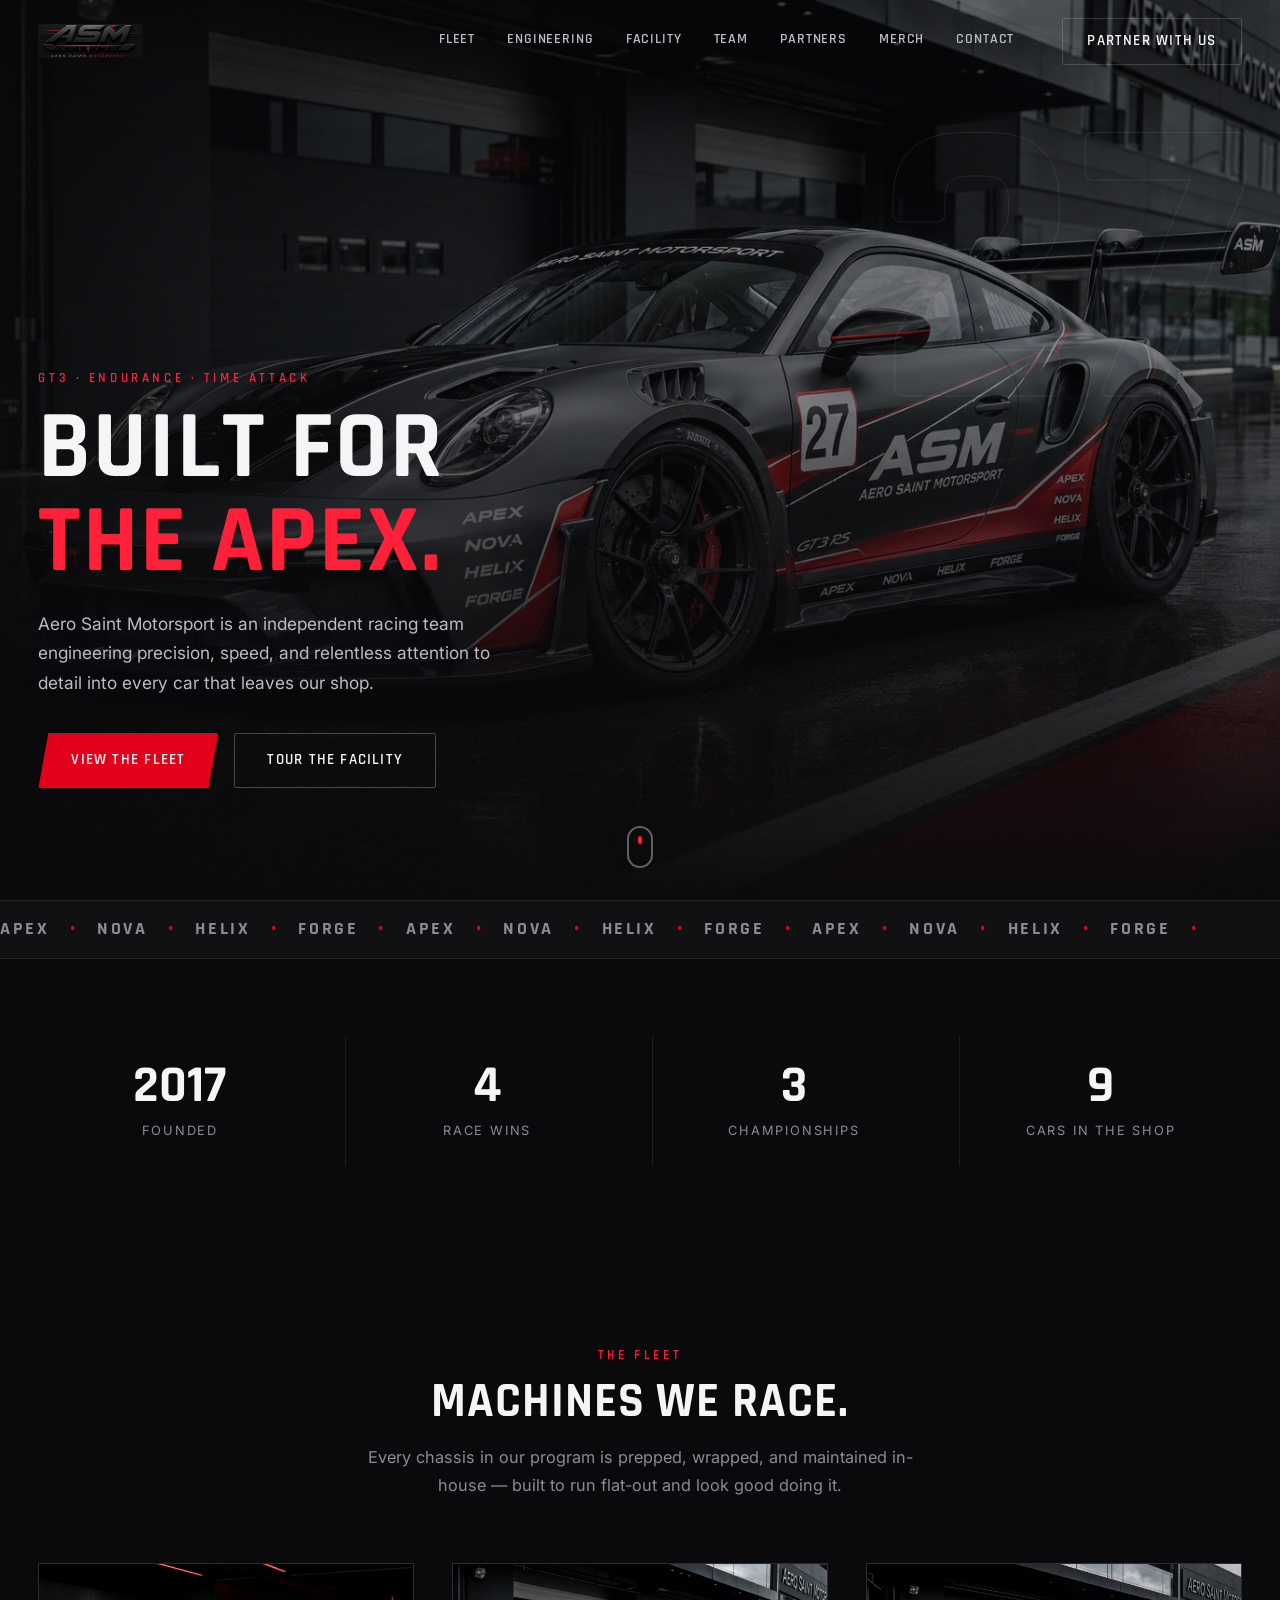
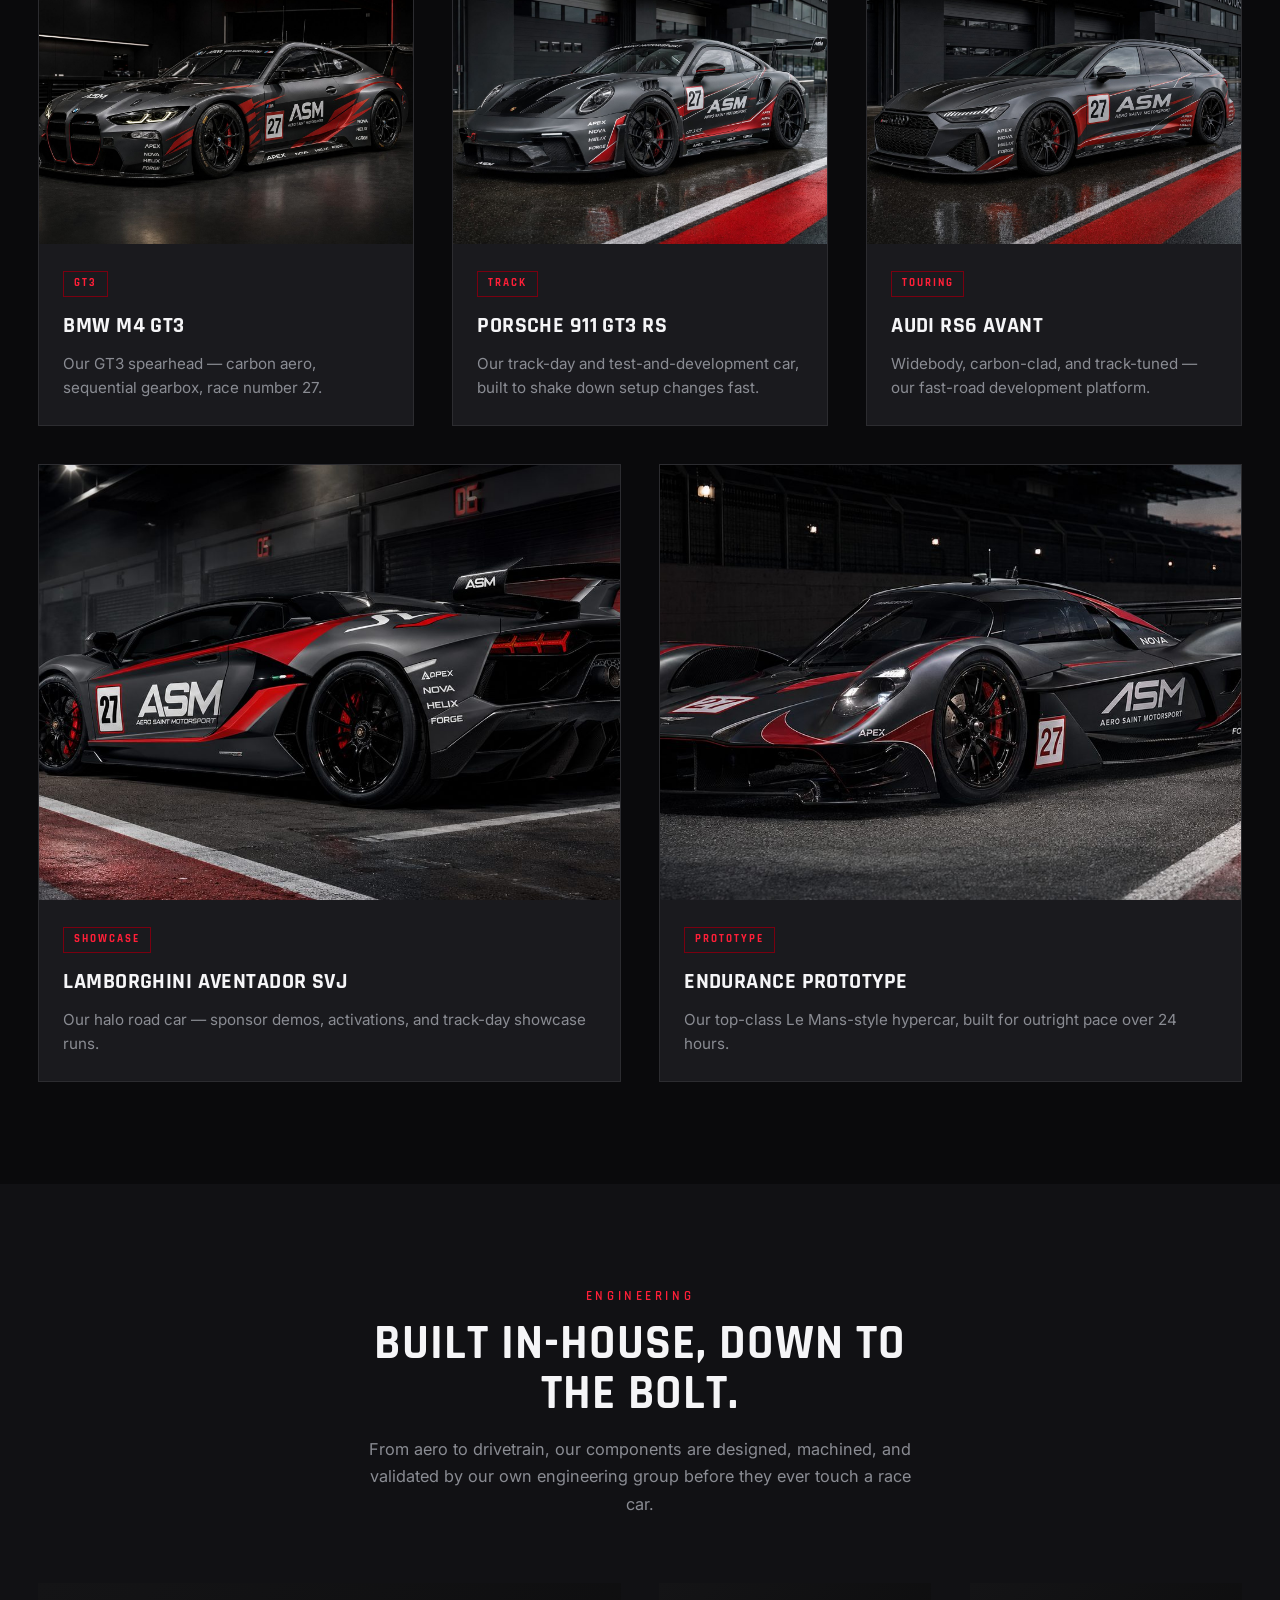
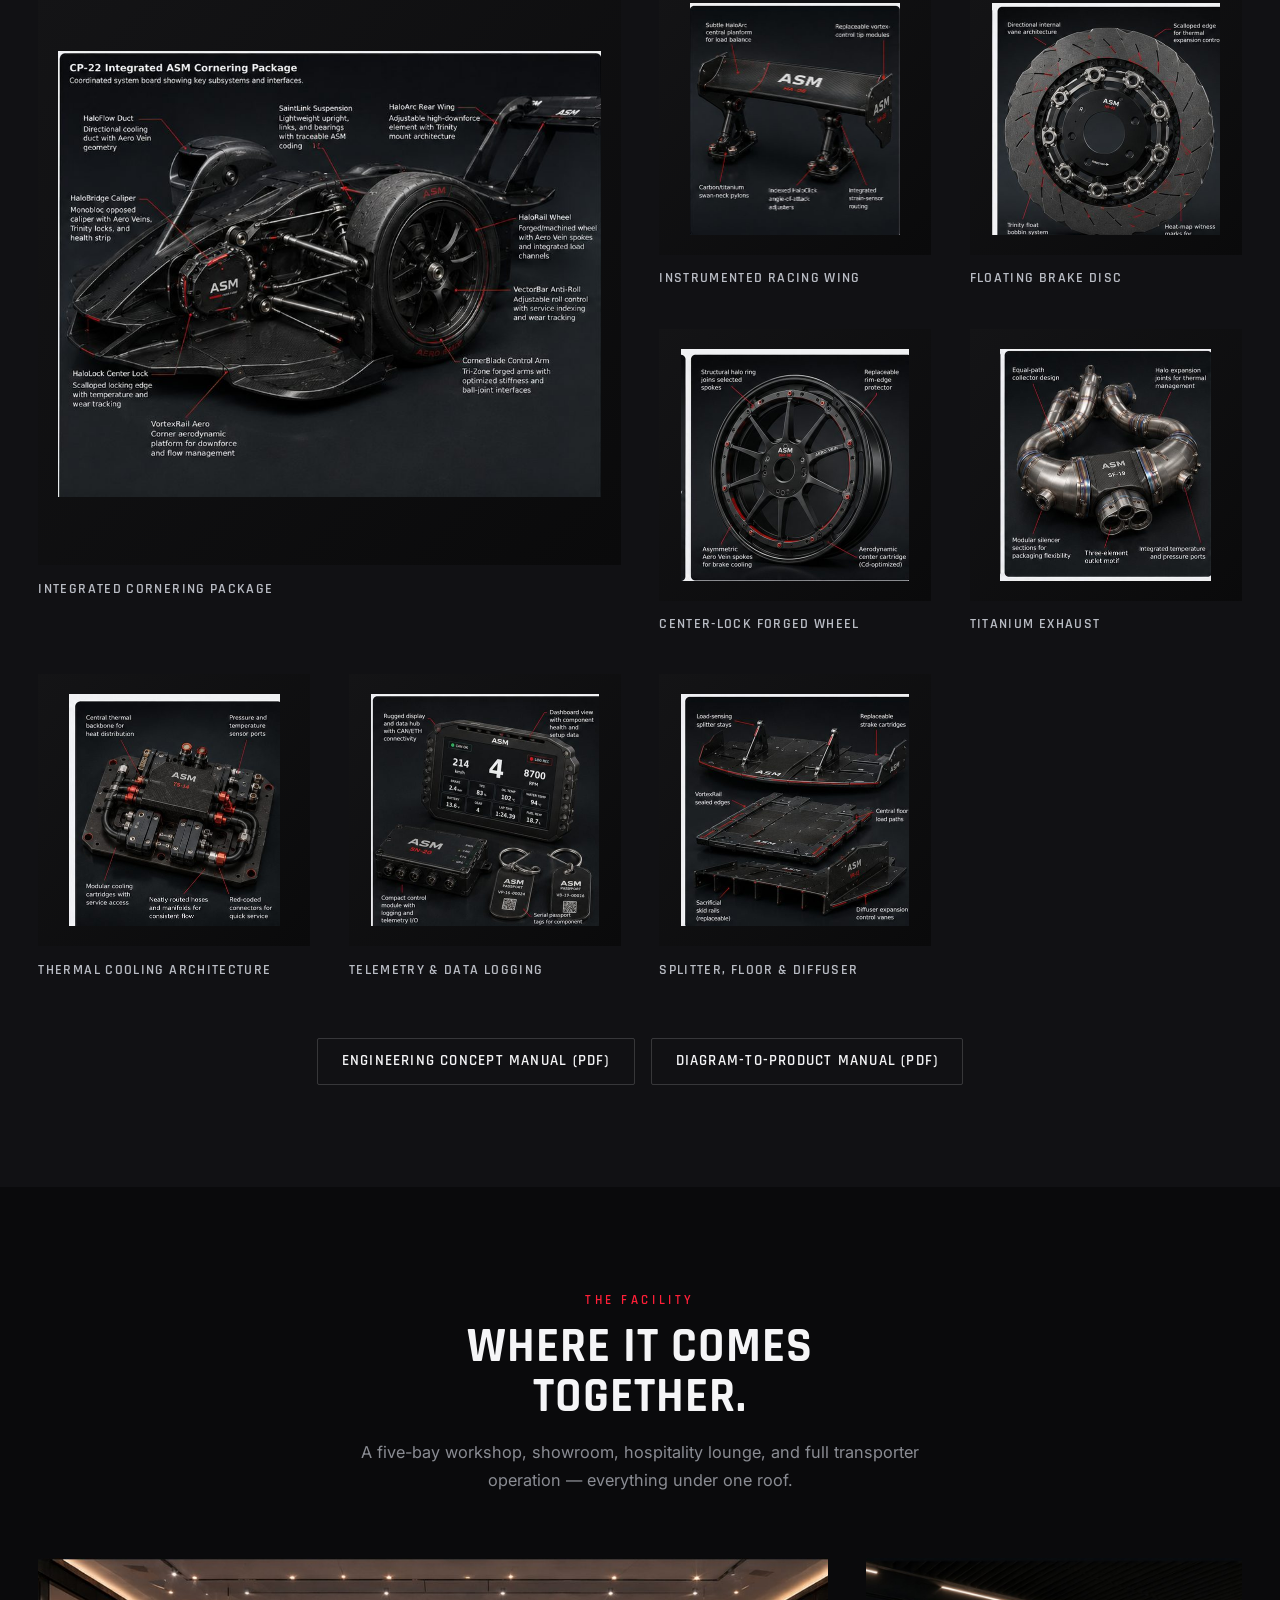
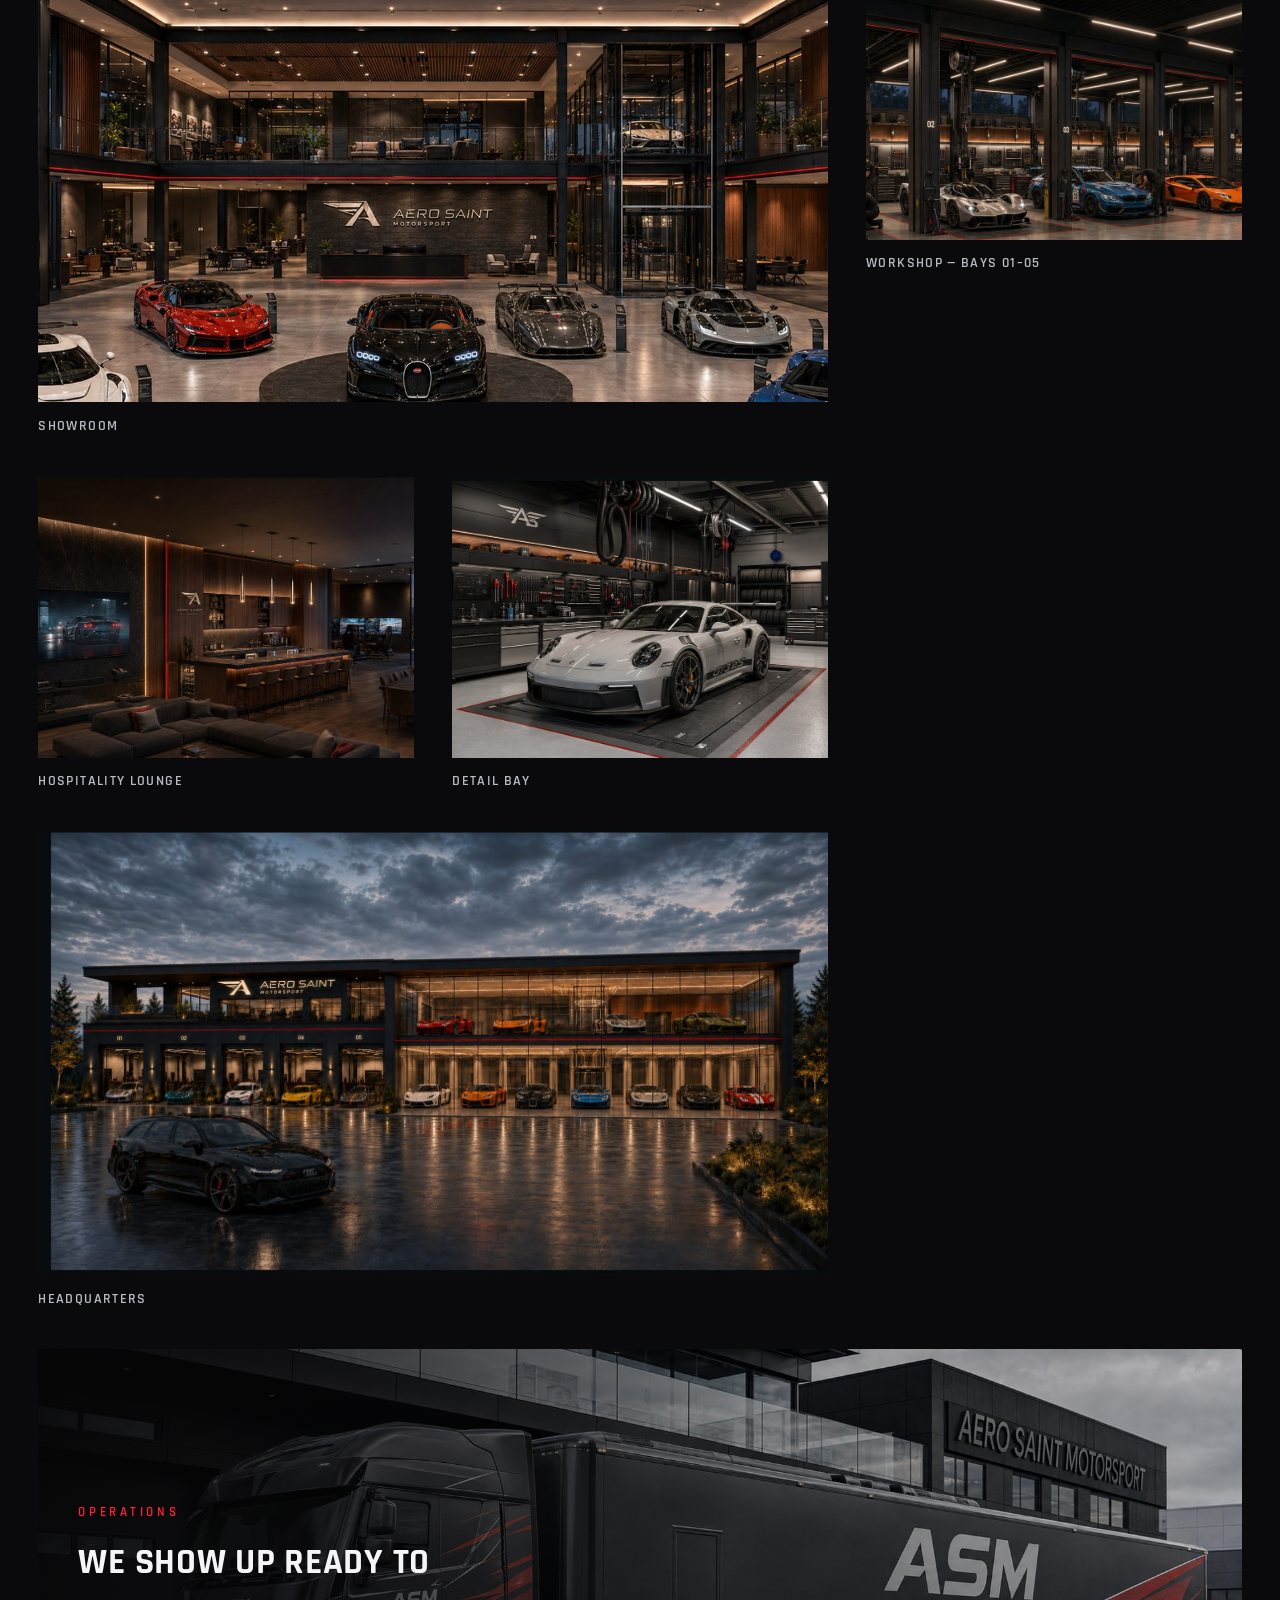
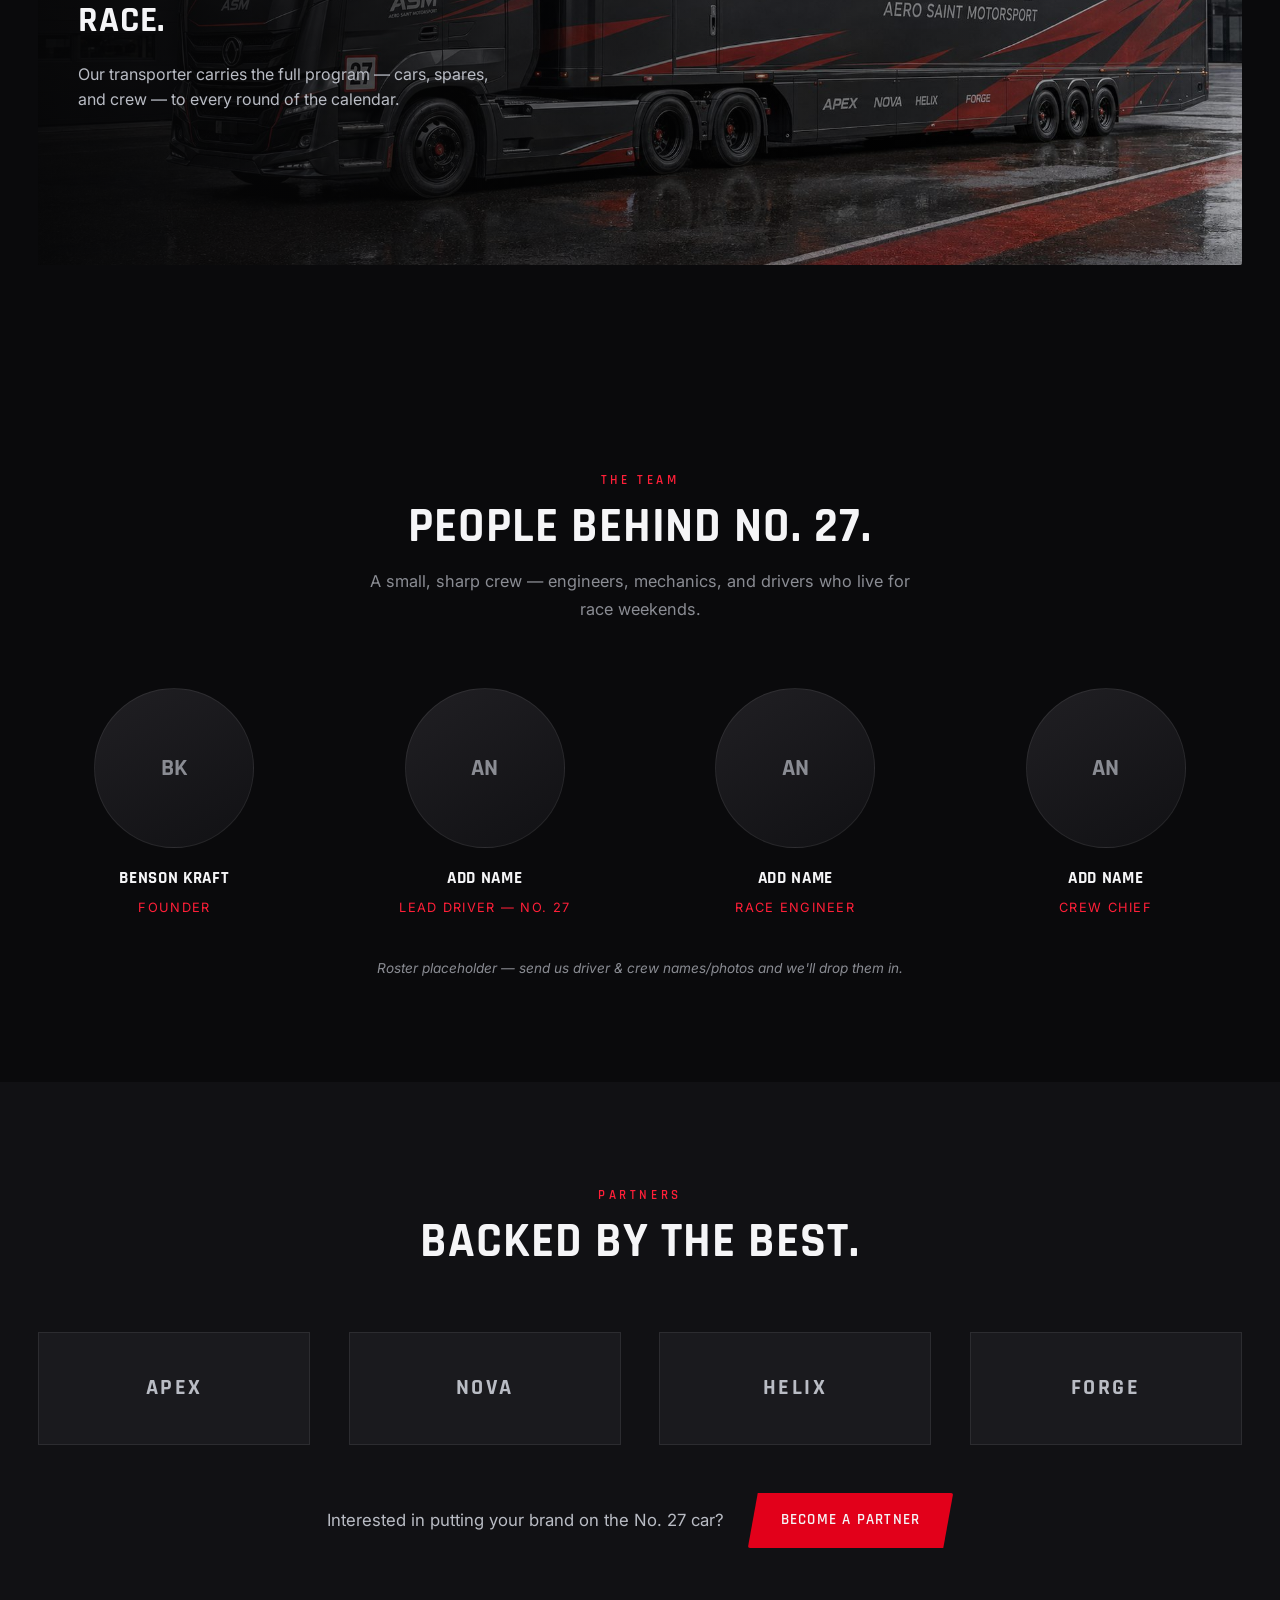
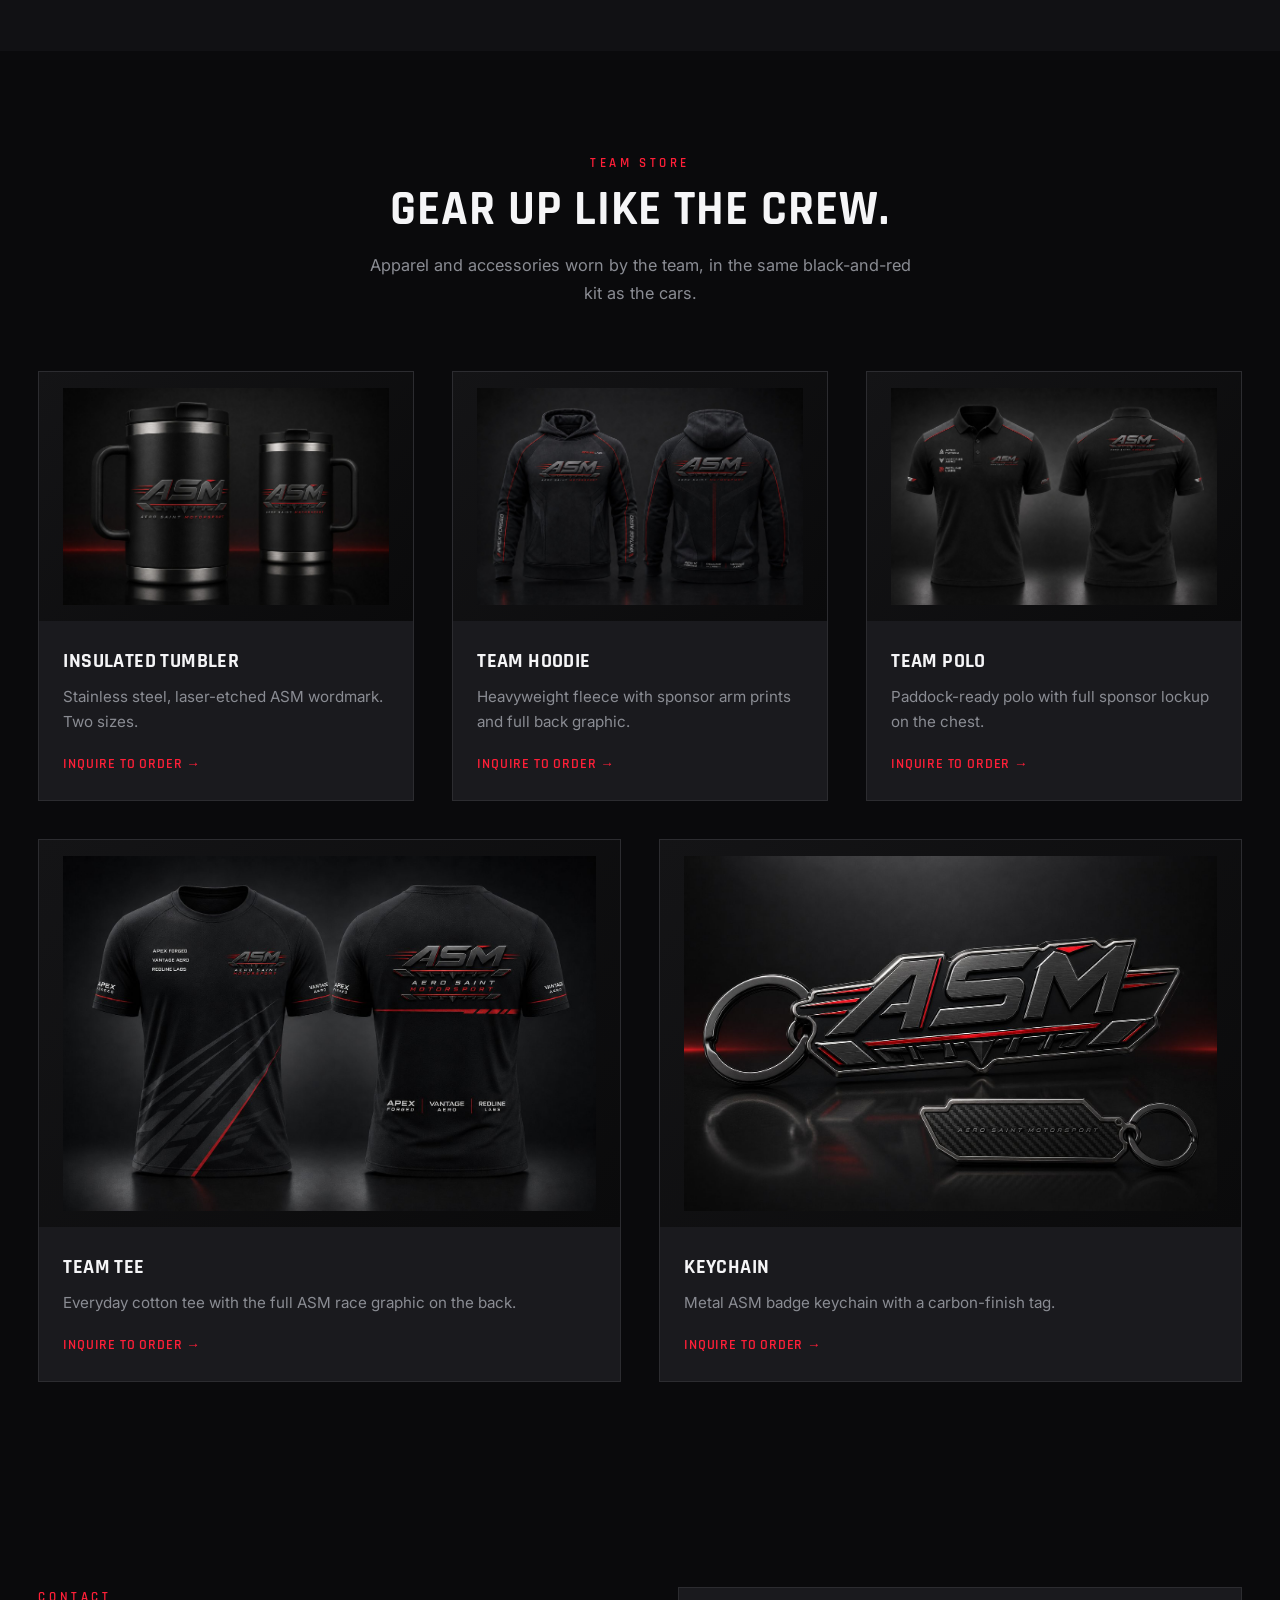
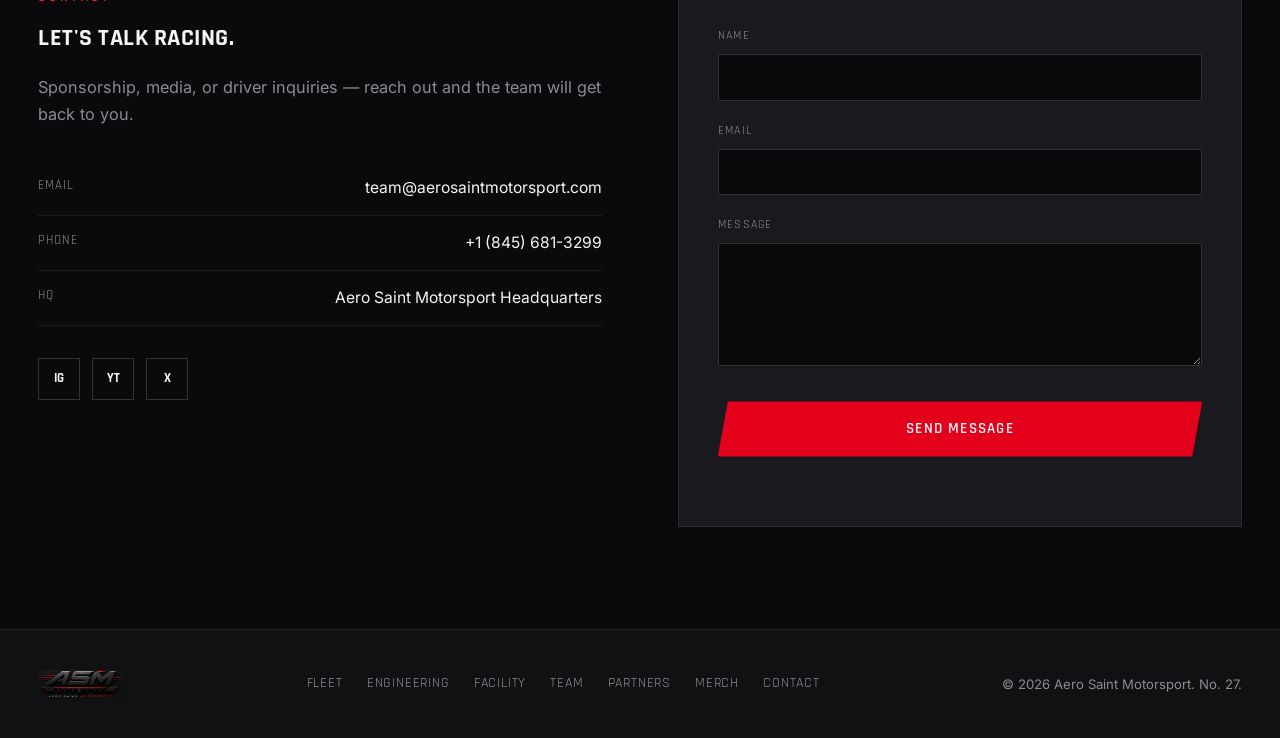
==== commit e35b2628: "Add SEO groundwork for search discoverability - robots.txt + sitemap.xml so search engines can find " ====
--- a/index.html
+++ b/index.html
@@ -5,11 +5,38 @@
 <meta name="viewport" content="width=device-width, initial-scale=1.0">
 <title>Aero Saint Motorsport | ASM</title>
 <meta name="description" content="Aero Saint Motorsport — precision-built race cars, championship ambition, No. 27.">
+<link rel="canonical" href="https://aerosaintmotorsport.com/">
+
+<meta property="og:type" content="website">
+<meta property="og:site_name" content="Aero Saint Motorsport">
+<meta property="og:title" content="Aero Saint Motorsport | ASM">
+<meta property="og:description" content="Aero Saint Motorsport — precision-built race cars, championship ambition, No. 27.">
+<meta property="og:url" content="https://aerosaintmotorsport.com/">
+<meta property="og:image" content="https://aerosaintmotorsport.com/assets/images/fleet-gt3rs.jpg">
+
+<meta name="twitter:card" content="summary_large_image">
+<meta name="twitter:title" content="Aero Saint Motorsport | ASM">
+<meta name="twitter:description" content="Aero Saint Motorsport — precision-built race cars, championship ambition, No. 27.">
+<meta name="twitter:image" content="https://aerosaintmotorsport.com/assets/images/fleet-gt3rs.jpg">
+
 <link rel="icon" href="data:,">
 <link rel="preconnect" href="https://fonts.googleapis.com">
 <link rel="preconnect" href="https://fonts.gstatic.com" crossorigin>
 <link href="https://fonts.googleapis.com/css2?family=Rajdhani:wght@500;600;700&family=Inter:wght@400;500;600&display=swap" rel="stylesheet">
 <link rel="stylesheet" href="css/style.css">
+<script type="application/ld+json">
+{
+  "@context": "https://schema.org",
+  "@type": "SportsTeam",
+  "name": "Aero Saint Motorsport",
+  "alternateName": "ASM",
+  "url": "https://aerosaintmotorsport.com/",
+  "sport": "Motorsport",
+  "sameAs": [
+    "https://www.instagram.com/aerosaintmotorsport/"
+  ]
+}
+</script>
 </head>
 <body>
 
@@ -312,7 +339,7 @@
   <section class="team" id="team">
     <div class="section-head reveal">
       <p class="eyebrow">The Team</p>
-      <h2>People behind No. 17.</h2>
+      <h2>People behind No. 27.</h2>
       <p class="section-sub">A small, sharp crew — engineers, mechanics, and drivers who live for race weekends.</p>
     </div>
 
@@ -337,7 +364,7 @@
     </div>
 
     <div class="sponsor-cta reveal">
-      <p>Interested in putting your brand on the No. 17 car?</p>
+      <p>Interested in putting your brand on the No. 27 car?</p>
       <a href="#contact" class="btn btn-primary">Become a Partner</a>
     </div>
   </section>
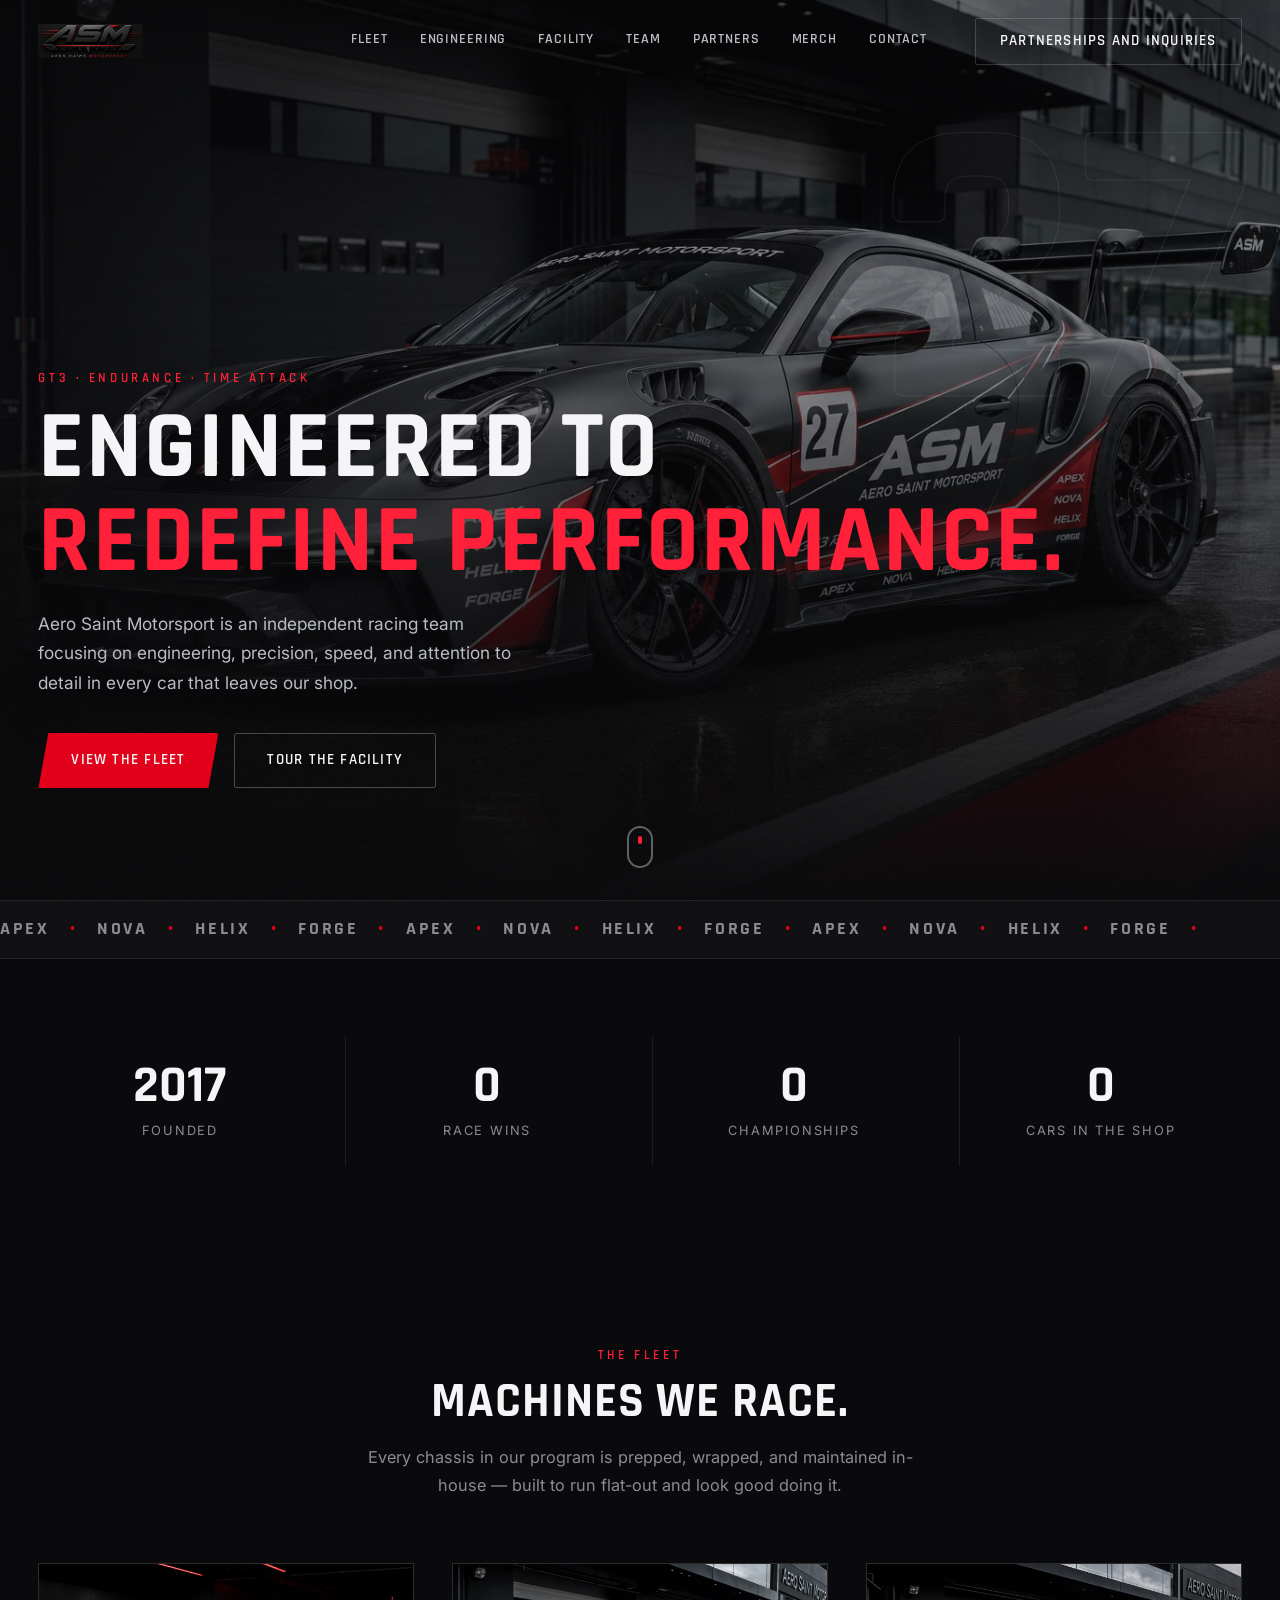
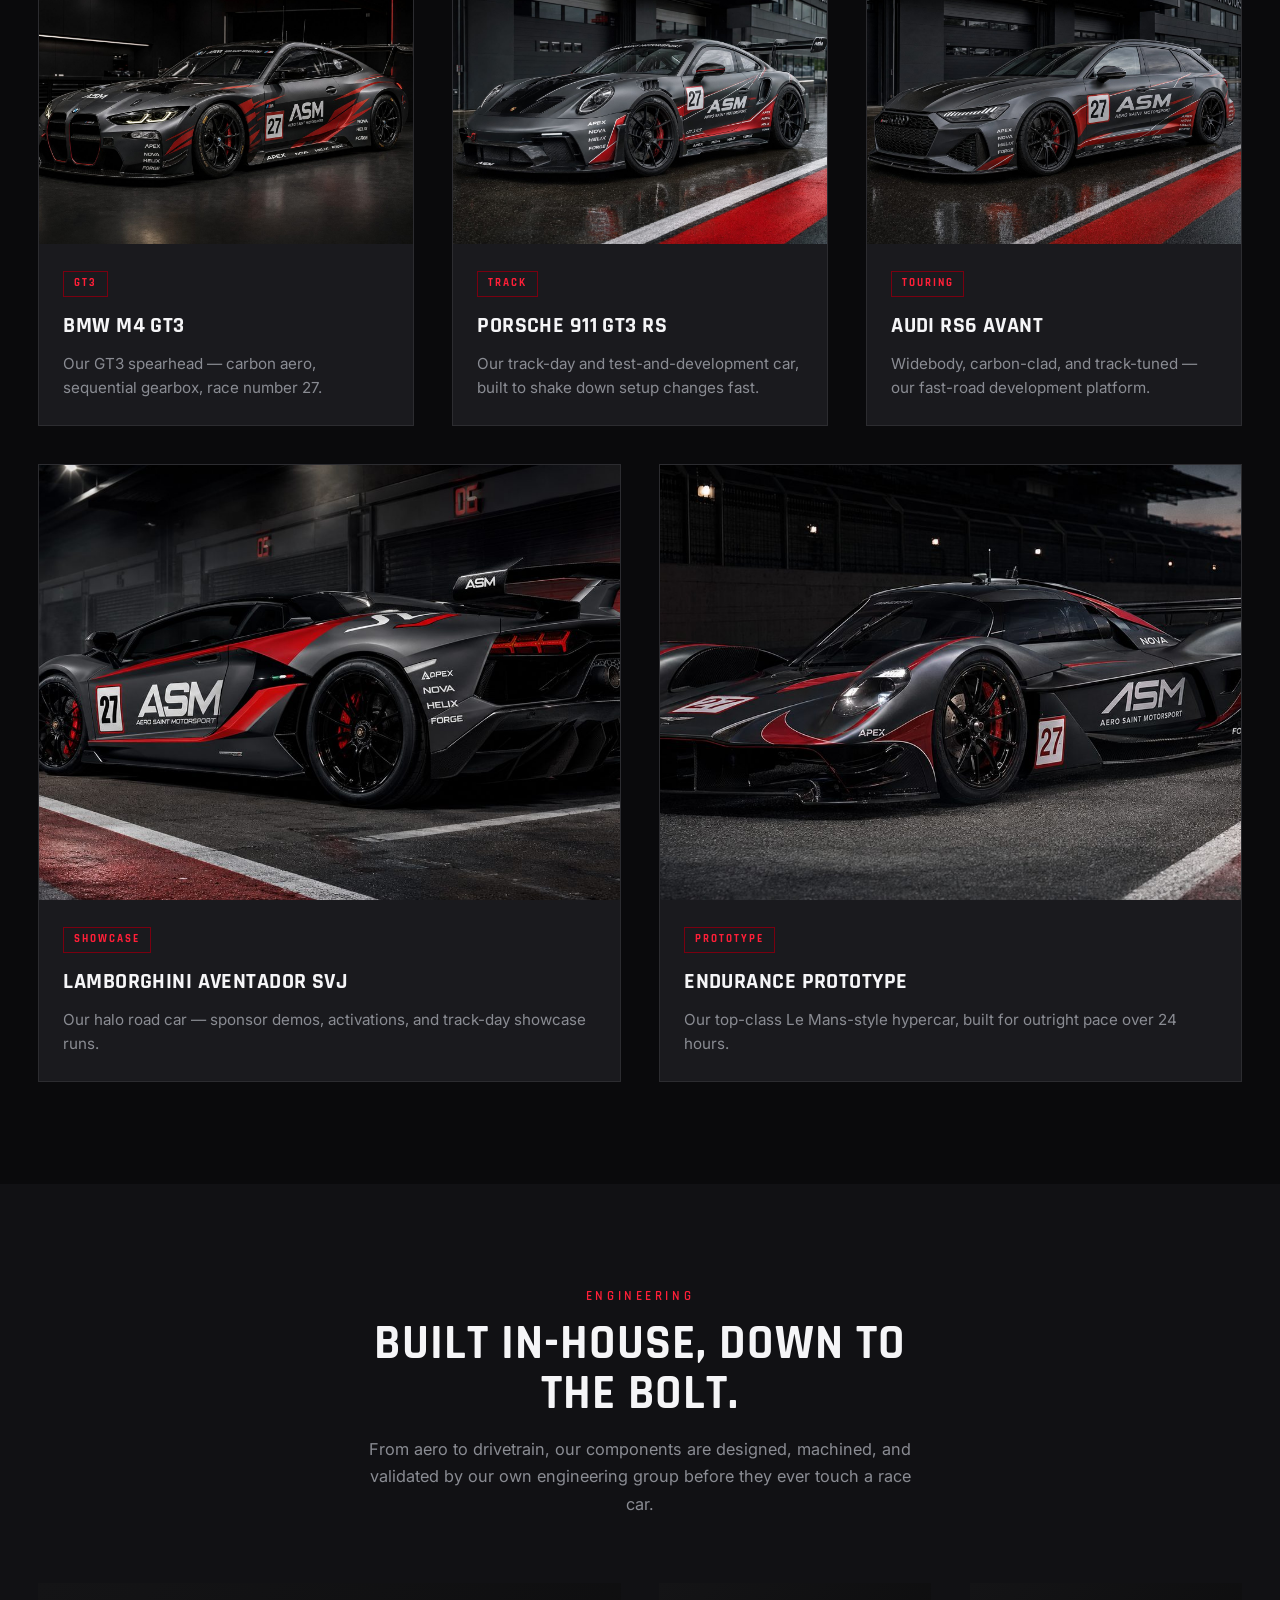
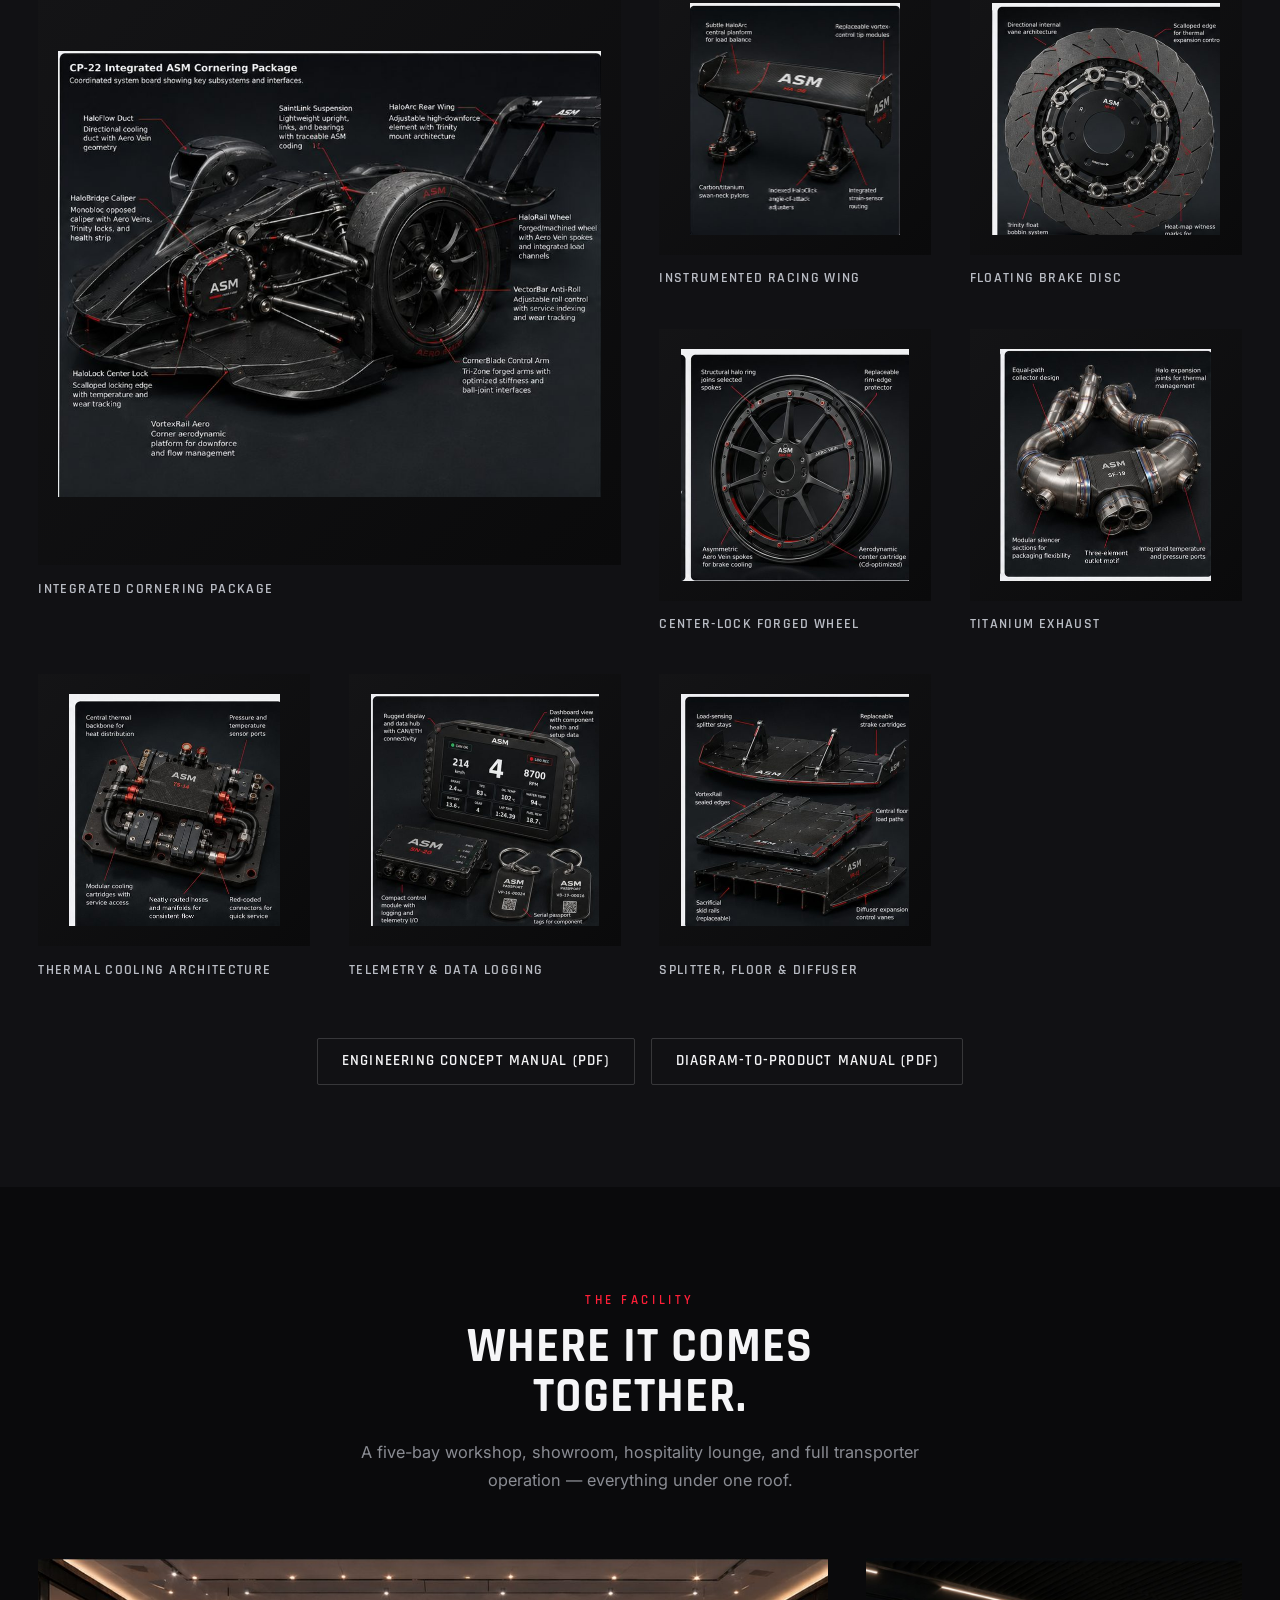
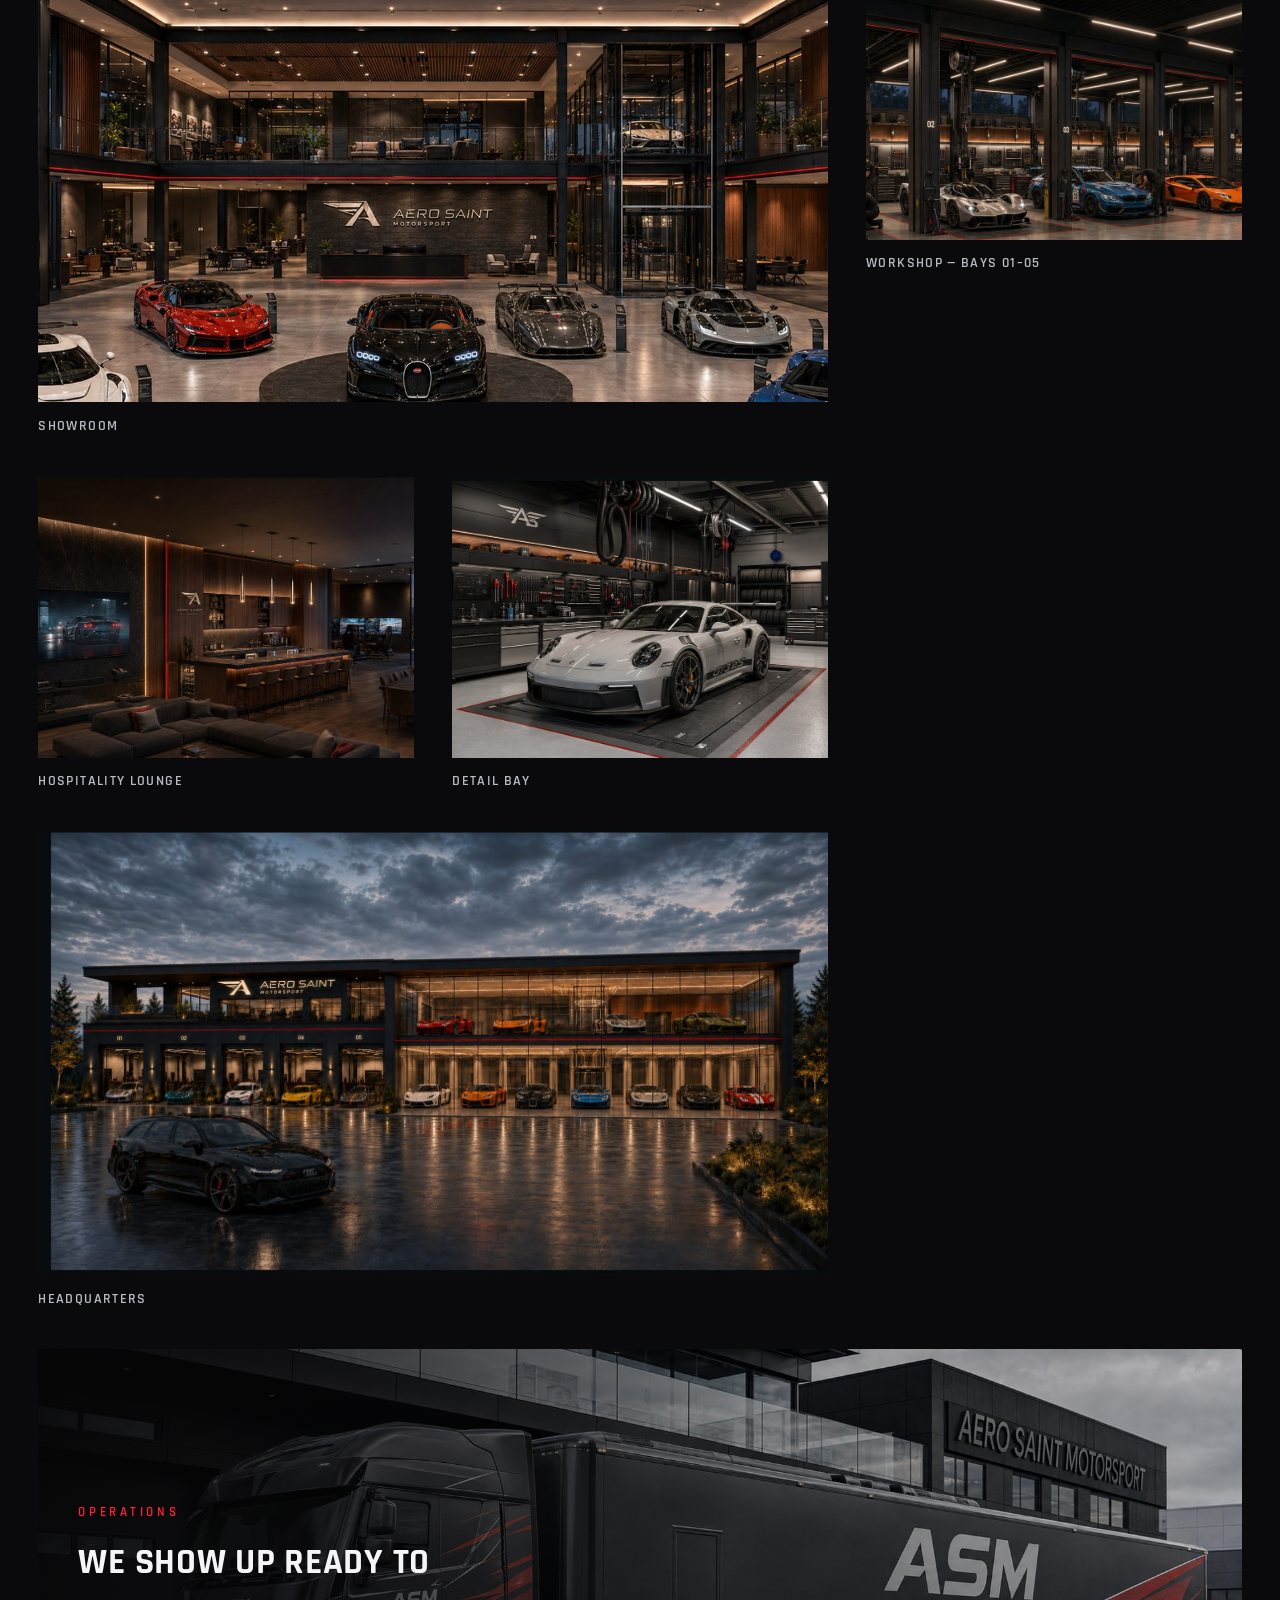
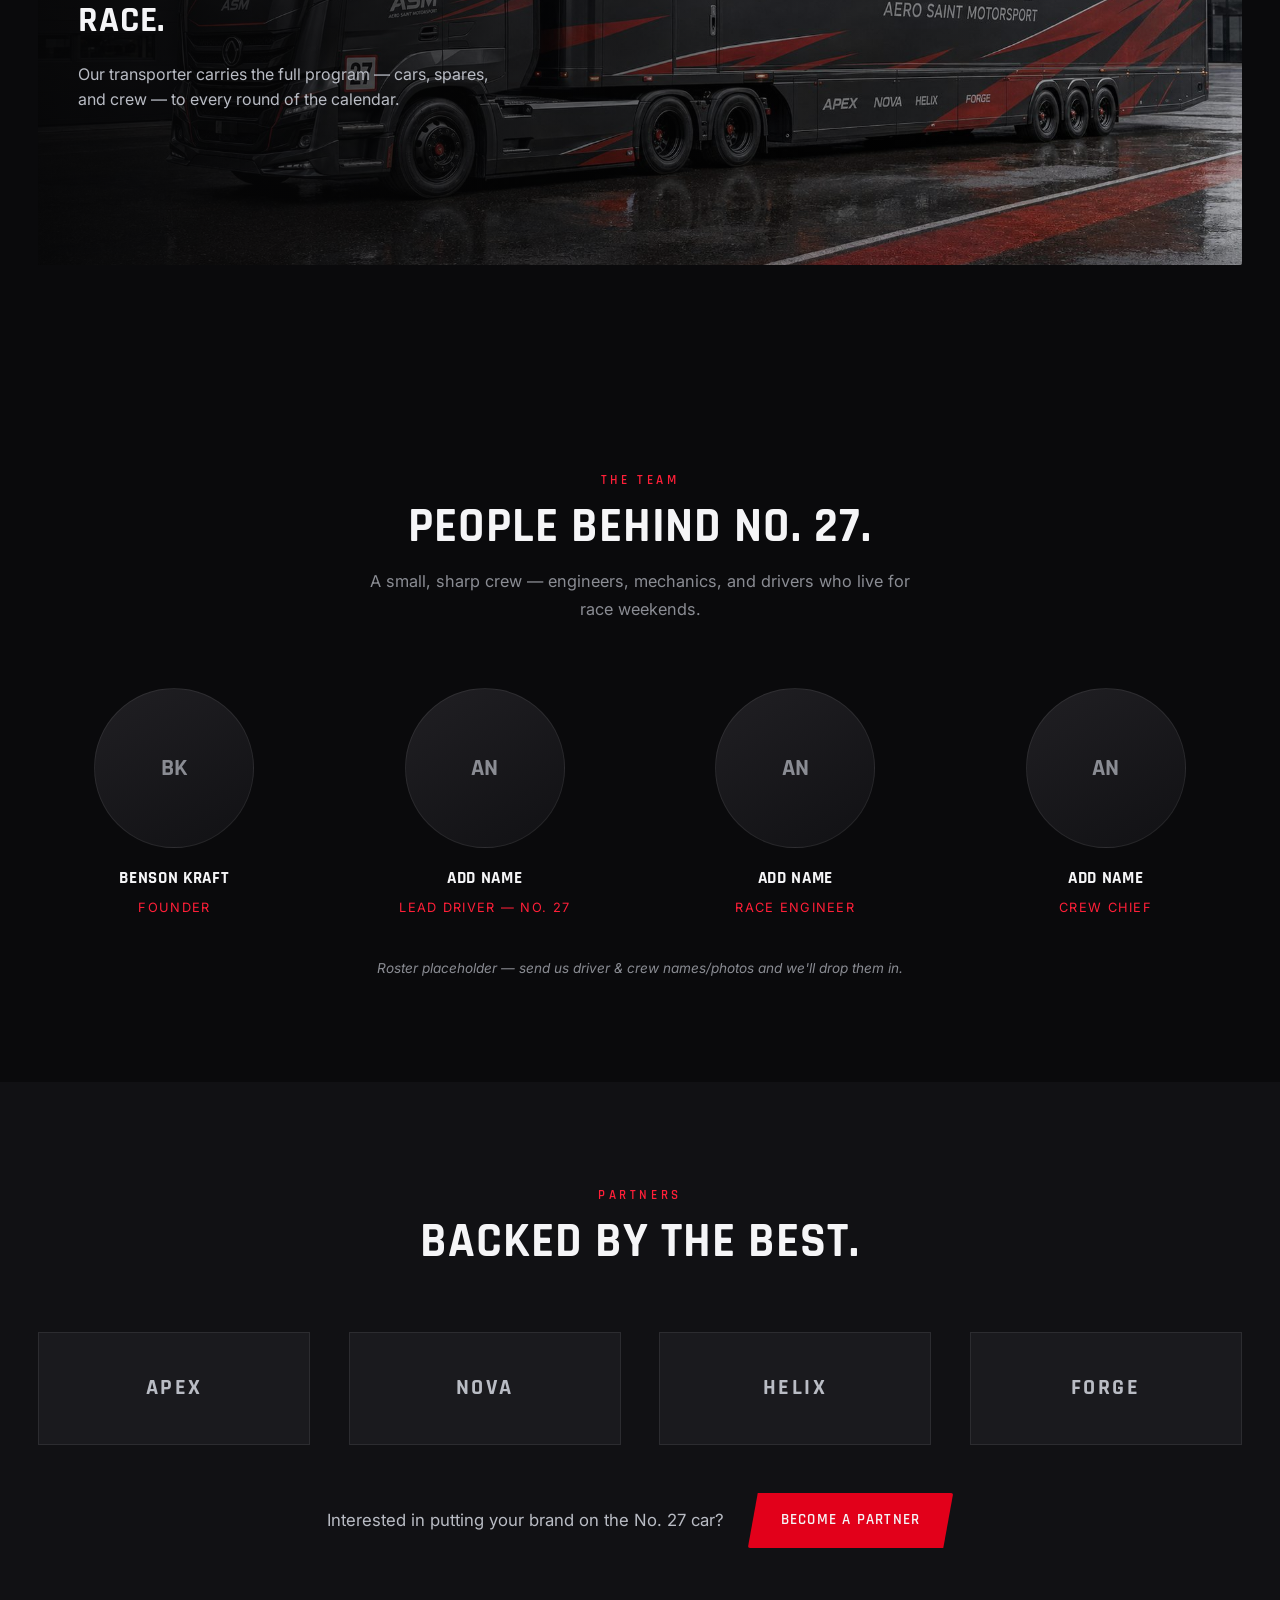
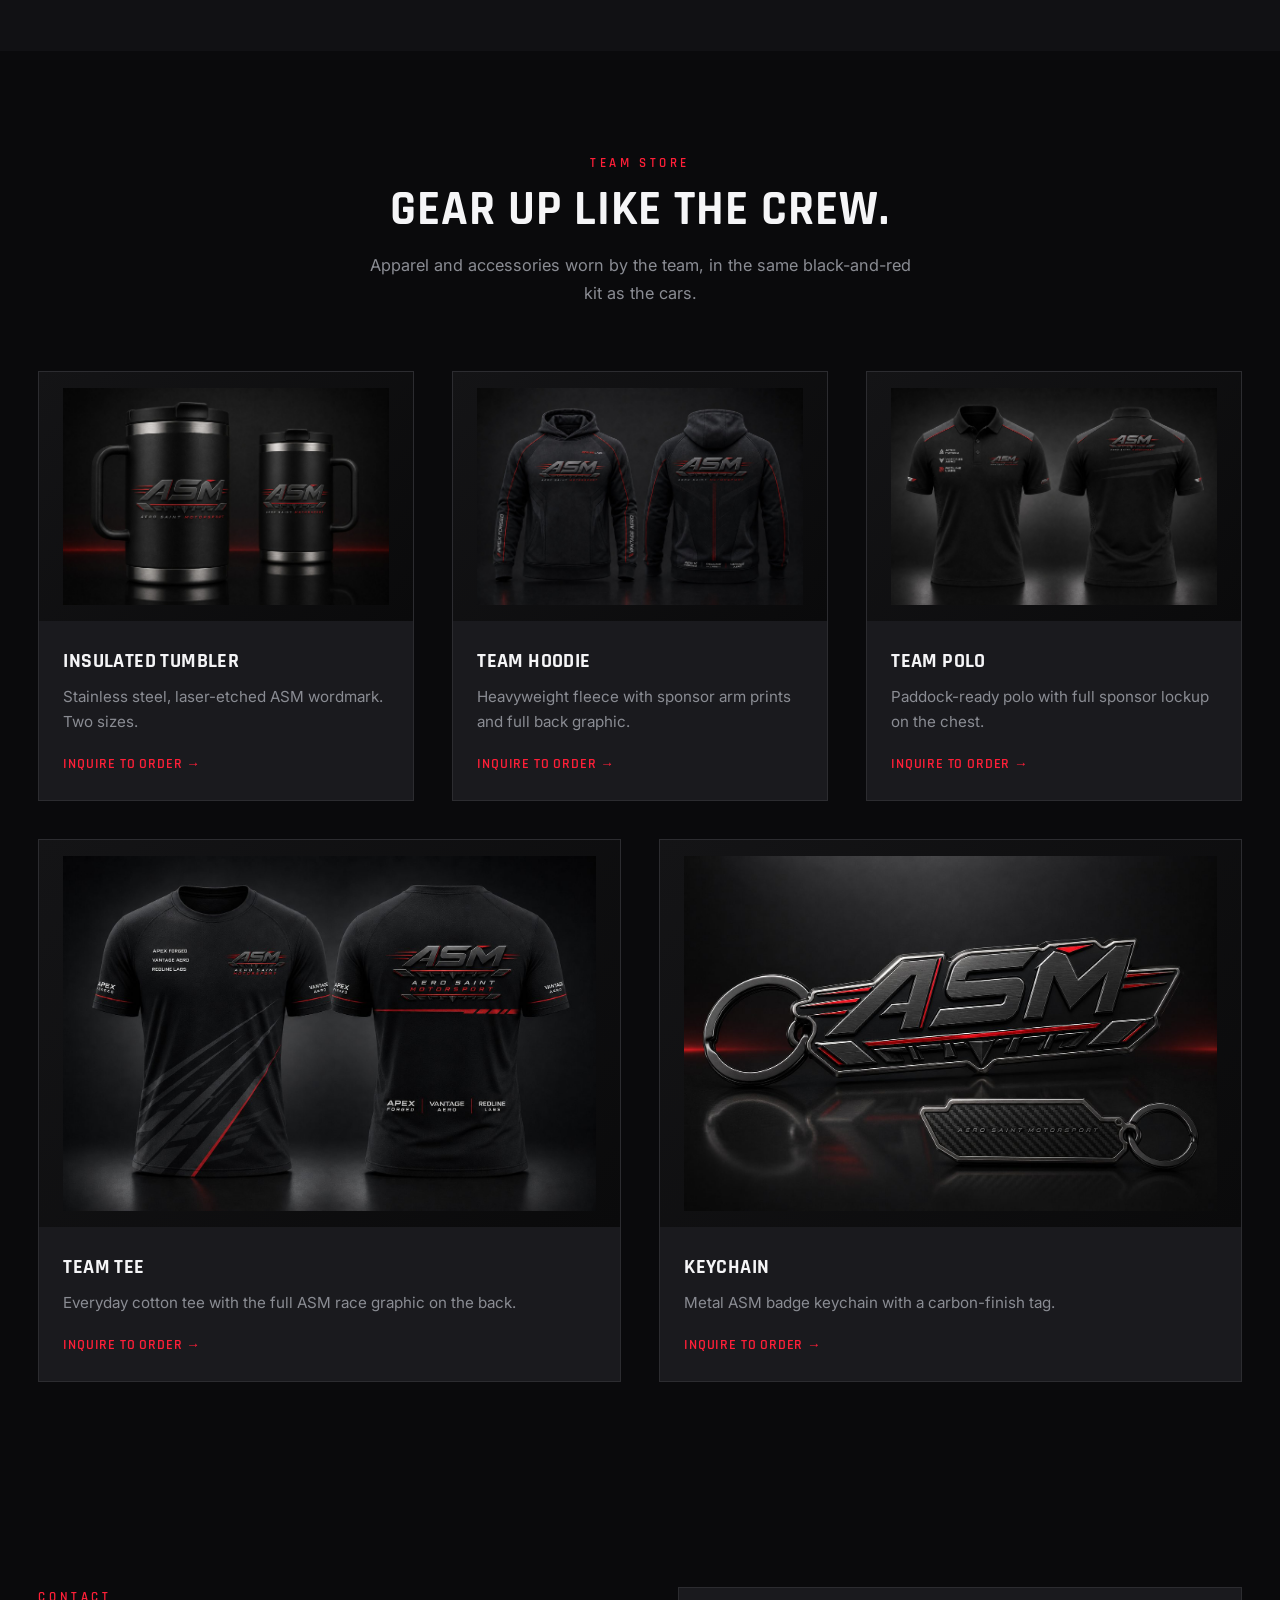
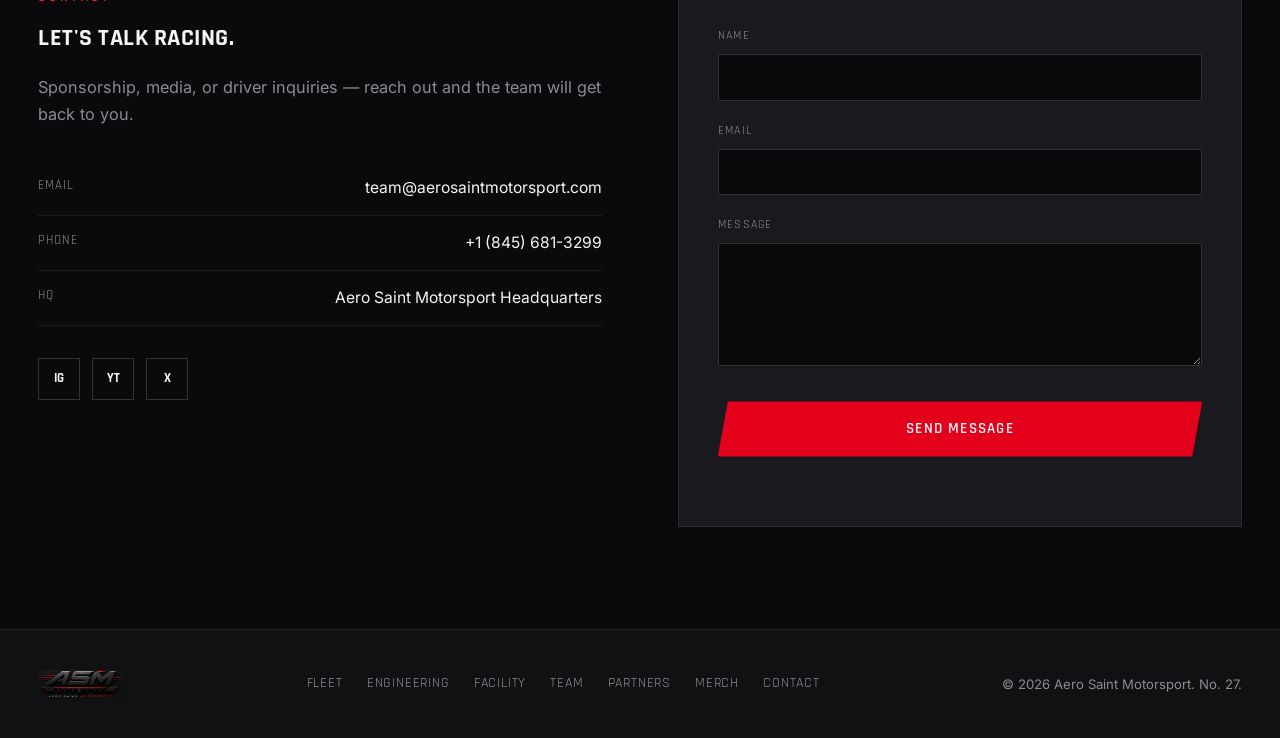
==== commit 92844b6f: "Update index.html" ====
--- a/index.html
+++ b/index.html
@@ -59,7 +59,7 @@
       <a href="#contact" data-nav>Contact</a>
     </nav>
 
-    <a href="#contact" class="btn btn-outline nav-cta">Partner With Us</a>
+    <a href="#contact" class="btn btn-outline nav-cta">Partnerships and Inquiries</a>
 
     <button class="nav-toggle" id="navToggle" aria-label="Toggle menu" aria-expanded="false">
       <span></span><span></span><span></span>
@@ -80,12 +80,12 @@
     <div class="hero-content">
       <p class="eyebrow reveal">GT3 &middot; ENDURANCE &middot; TIME ATTACK</p>
       <h1 class="hero-title reveal">
-        <span class="line">BUILT FOR</span>
-        <span class="line accent">THE APEX.</span>
+        <span class="line">ENGINEERED TO</span>
+        <span class="line accent">REDEFINE PERFORMANCE.</span>
       </h1>
       <p class="hero-sub reveal">
-        Aero Saint Motorsport is an independent racing team engineering
-        precision, speed, and relentless attention to detail into every
+        Aero Saint Motorsport is an independent racing team focusing on engineering,
+        precision, speed, and attention to detail in every
         car that leaves our shop.
       </p>
       <div class="hero-actions reveal">
@@ -125,15 +125,15 @@
         <span class="stat-label">Founded</span>
       </div>
       <div class="stat reveal">
-        <span class="stat-num" data-count="4">0</span>
+        <span class="stat-num" data-count="0">0</span>
         <span class="stat-label">Race Wins</span>
       </div>
       <div class="stat reveal">
-        <span class="stat-num" data-count="3">0</span>
+        <span class="stat-num" data-count="0">0</span>
         <span class="stat-label">Championships</span>
       </div>
       <div class="stat reveal">
-        <span class="stat-num" data-count="9">0</span>
+        <span class="stat-num" data-count="0">0</span>
         <span class="stat-label">Cars in the Shop</span>
       </div>
     </div>
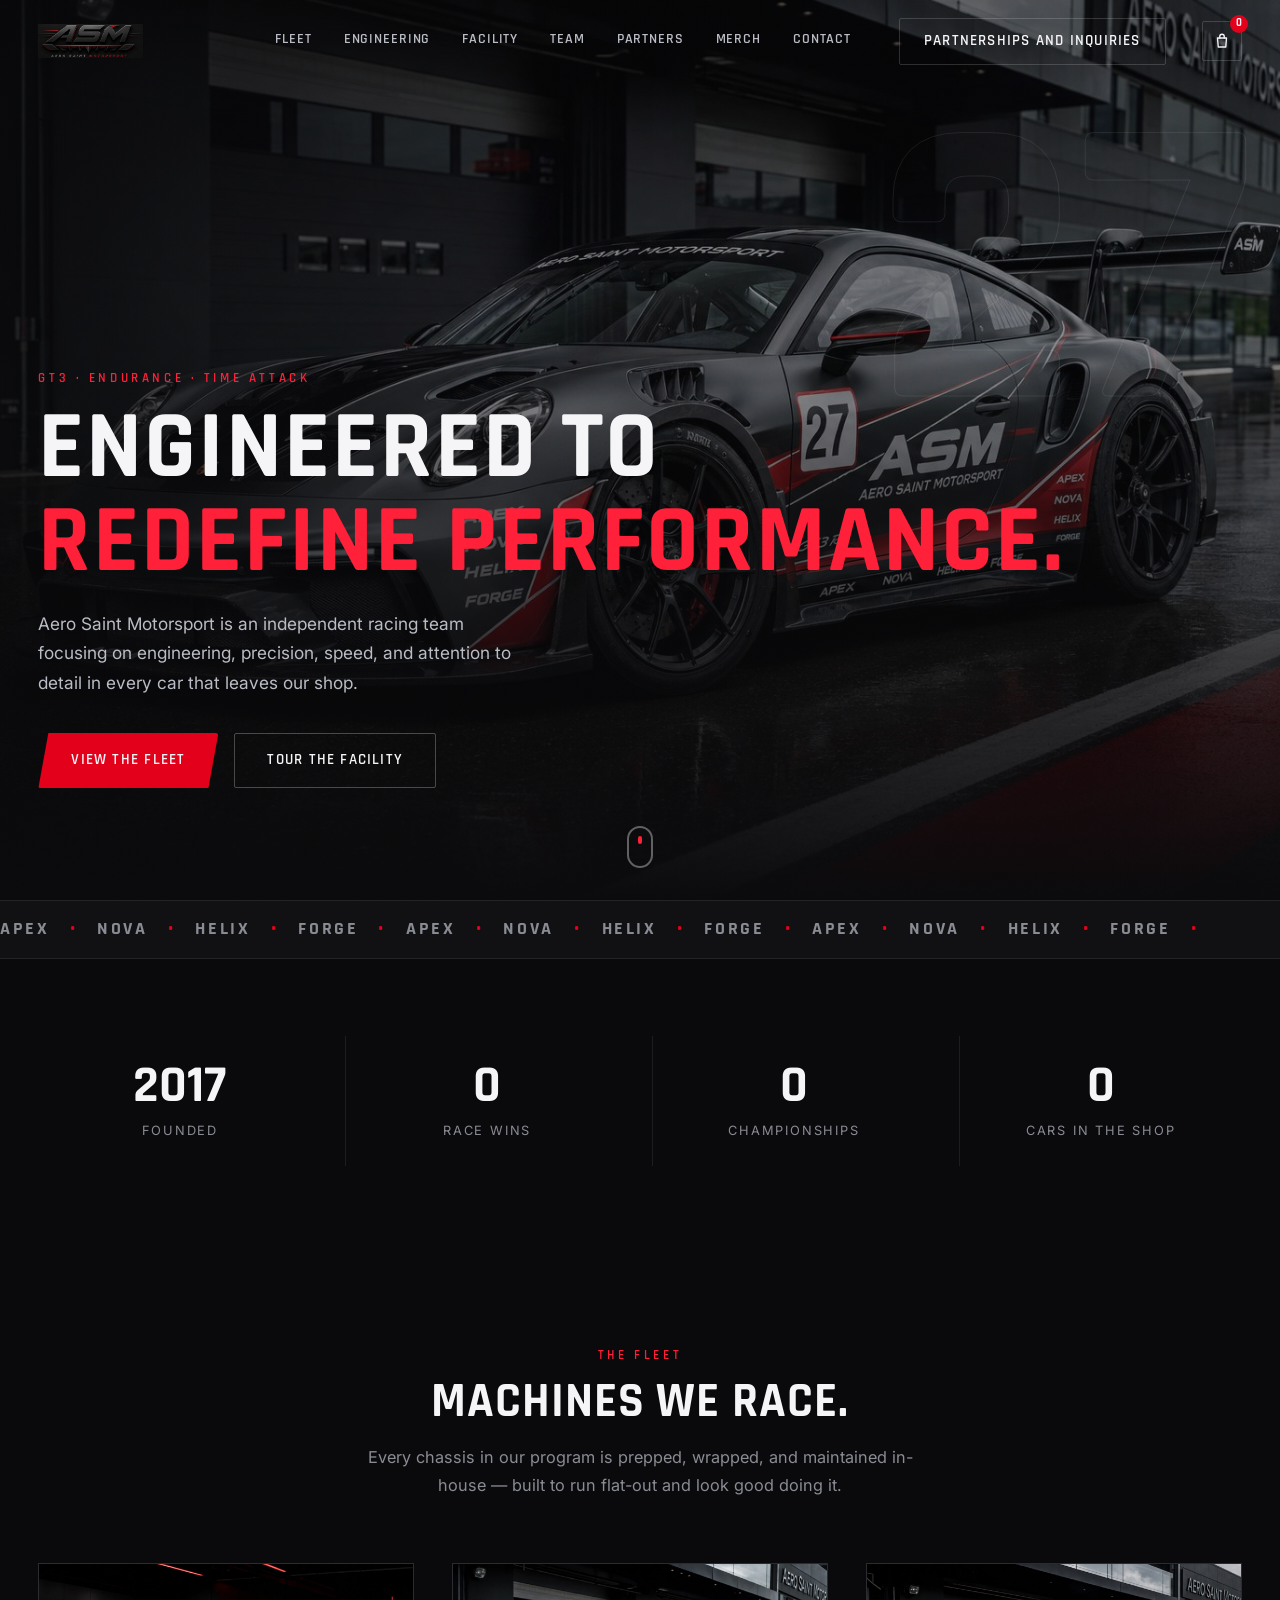
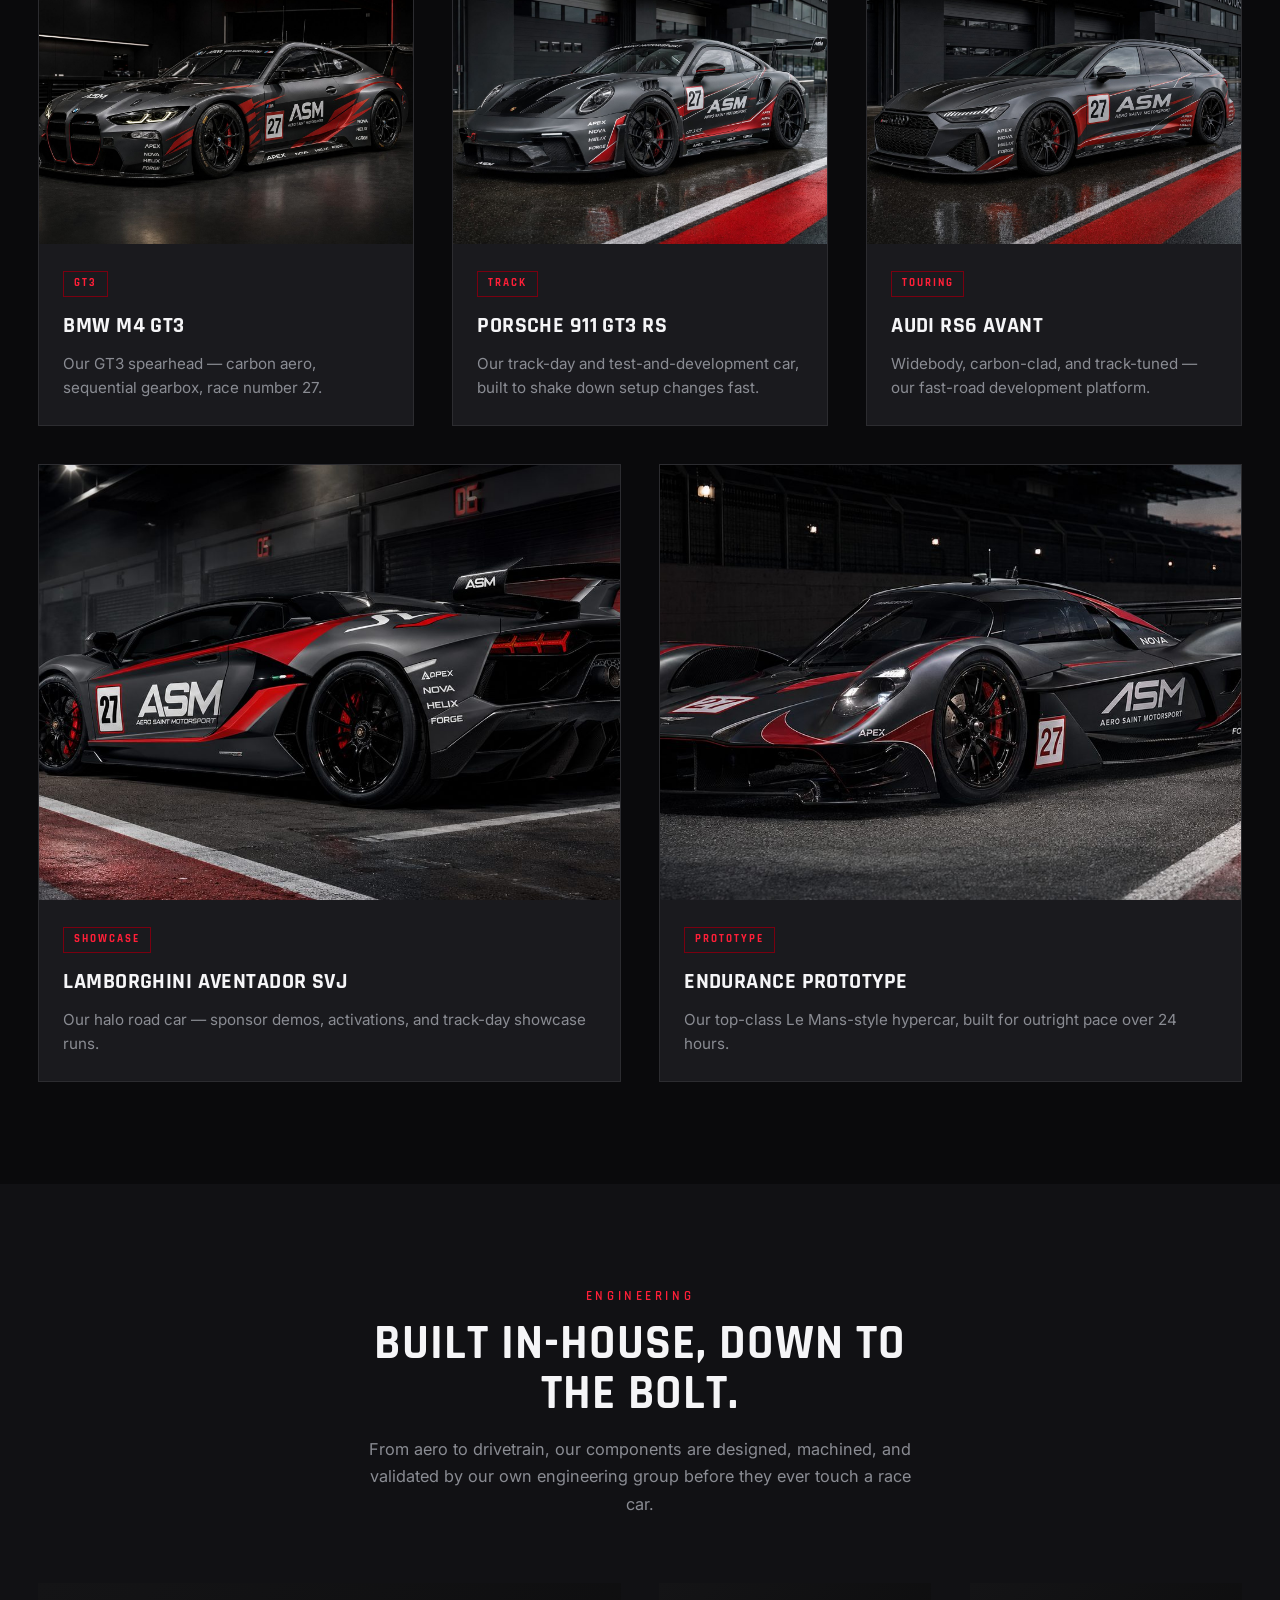
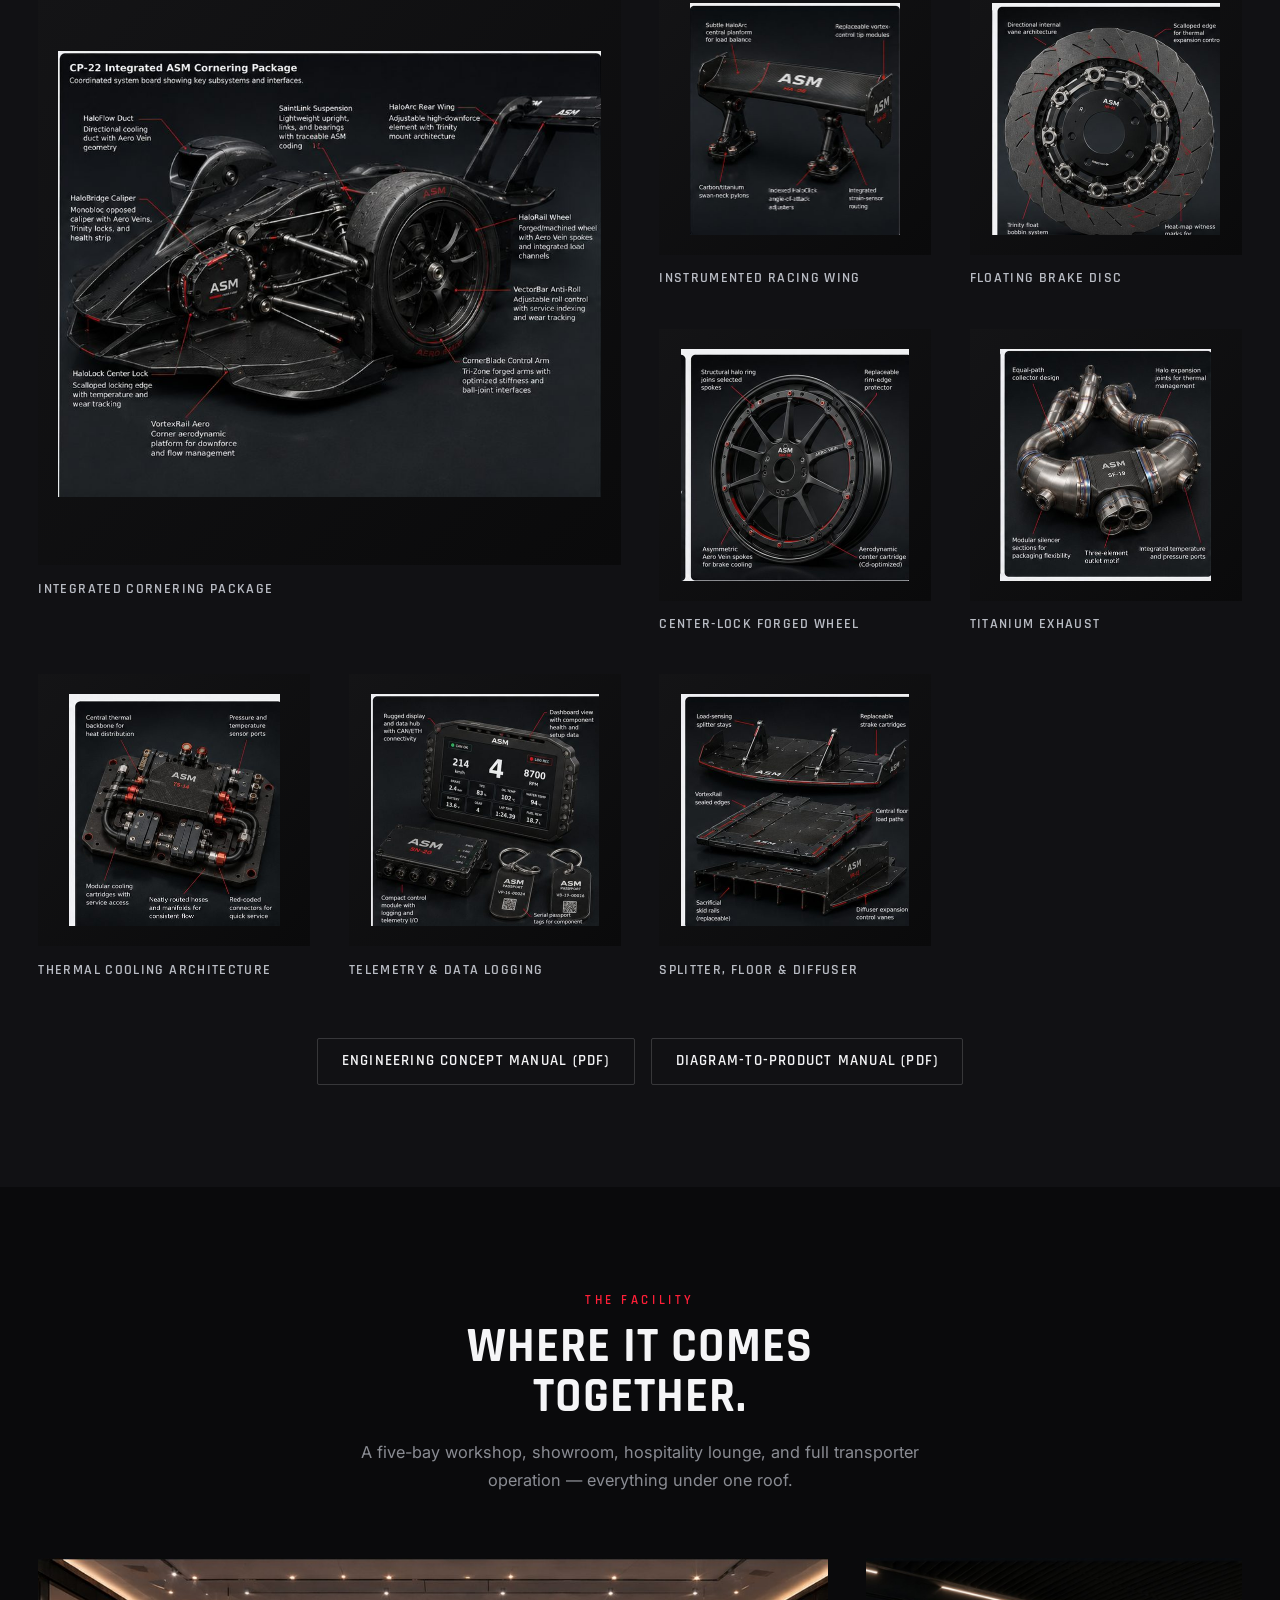
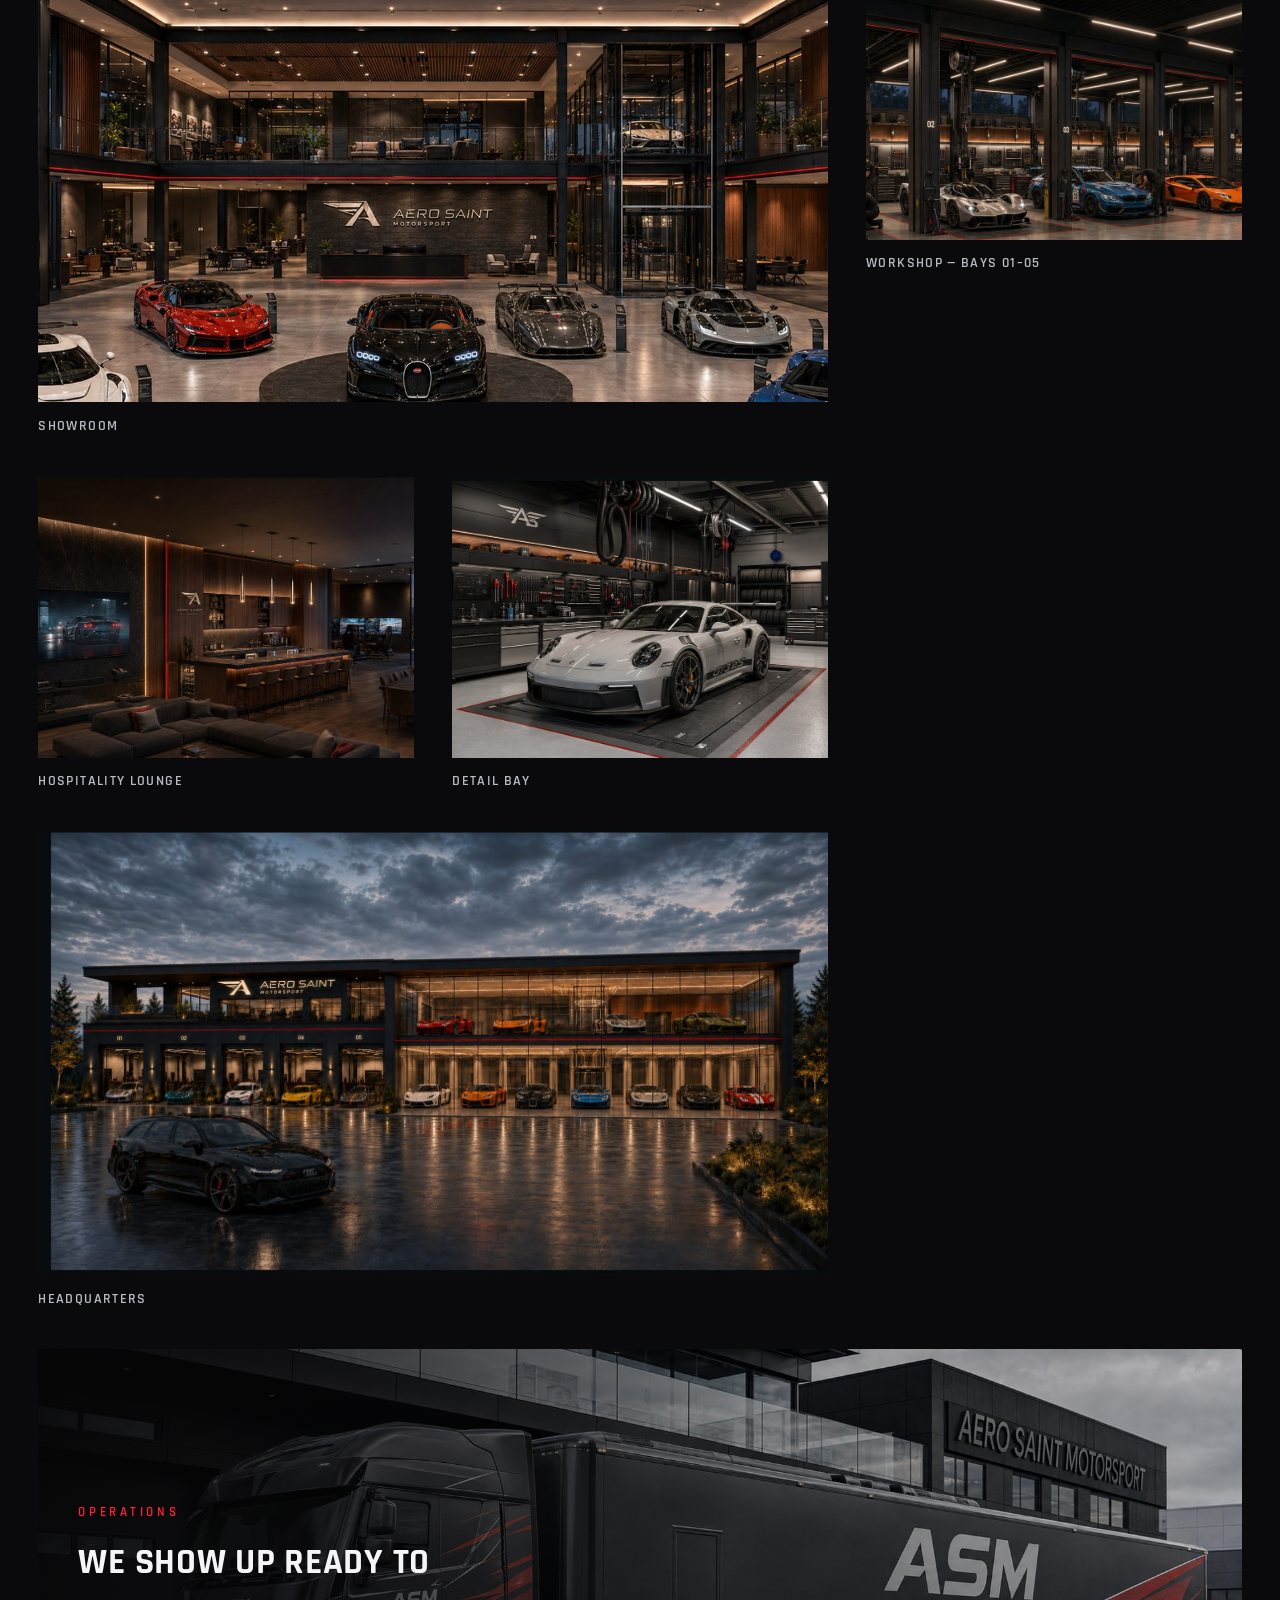
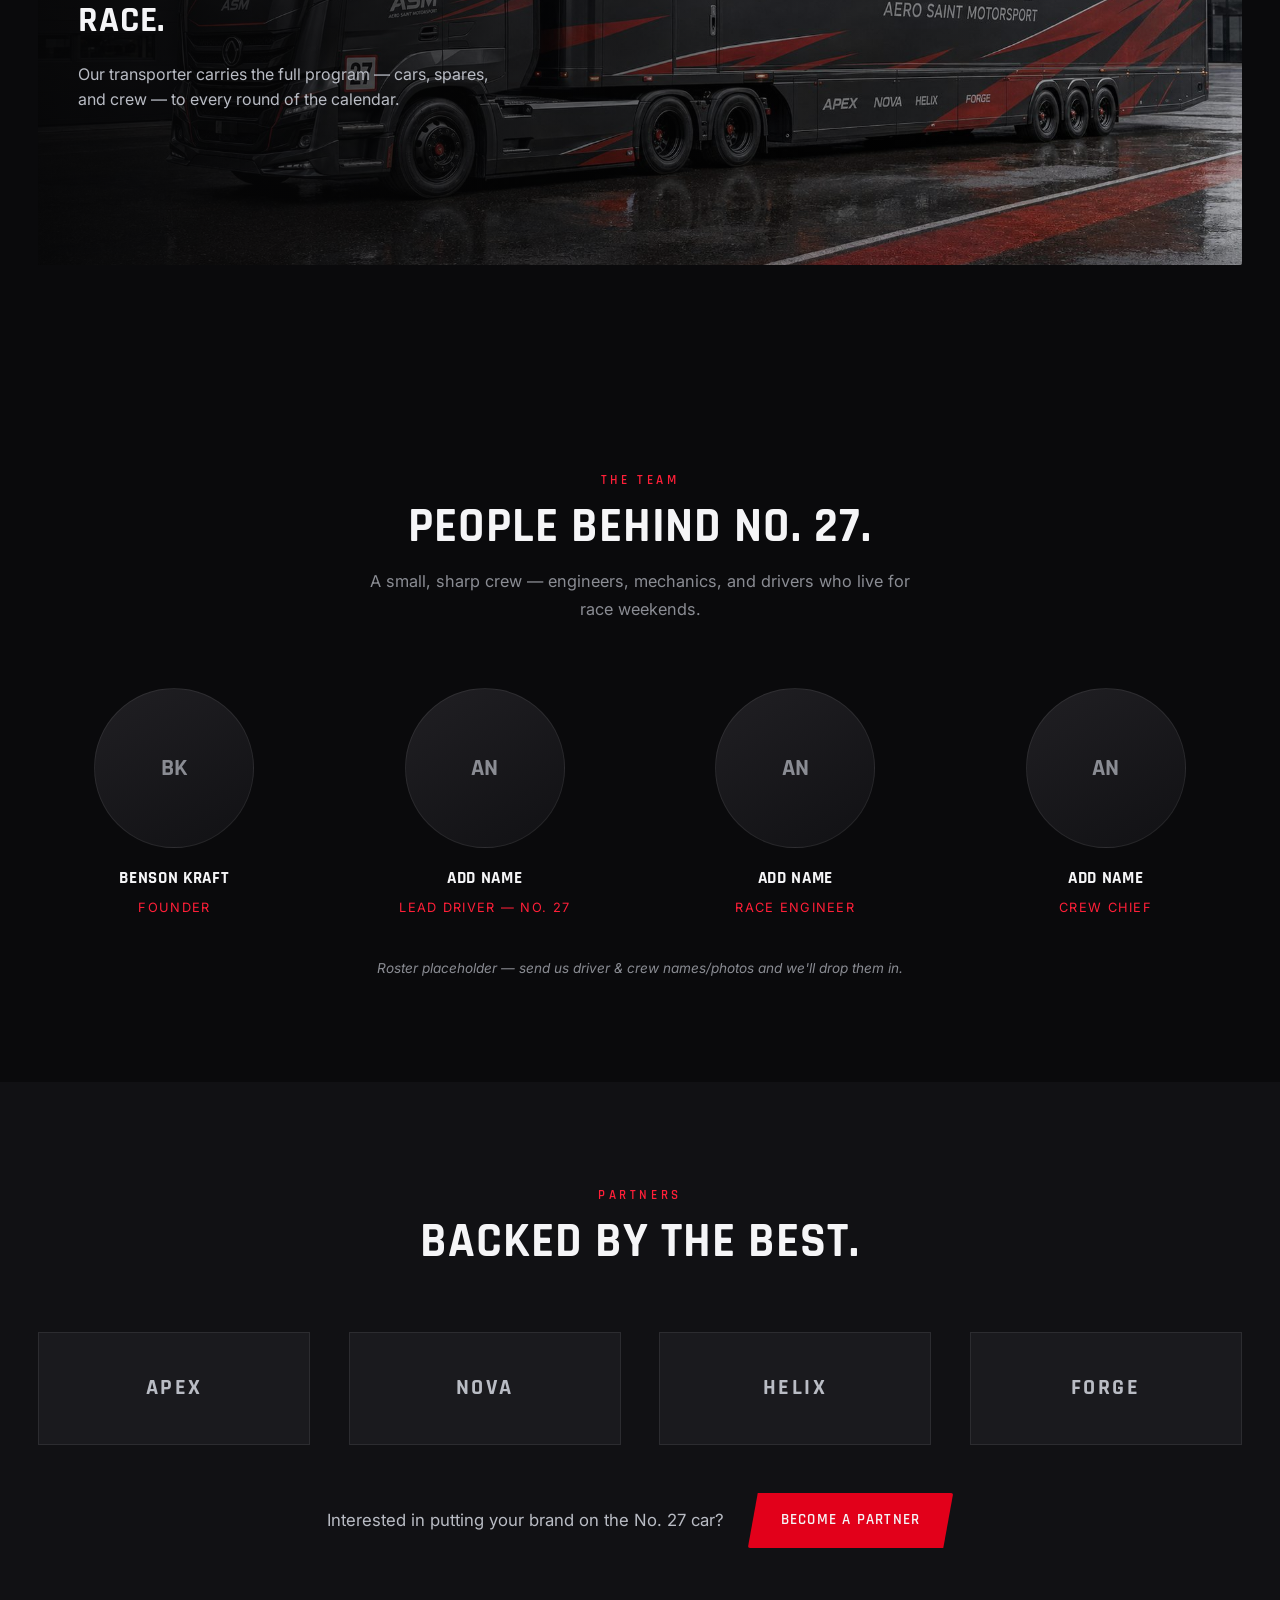
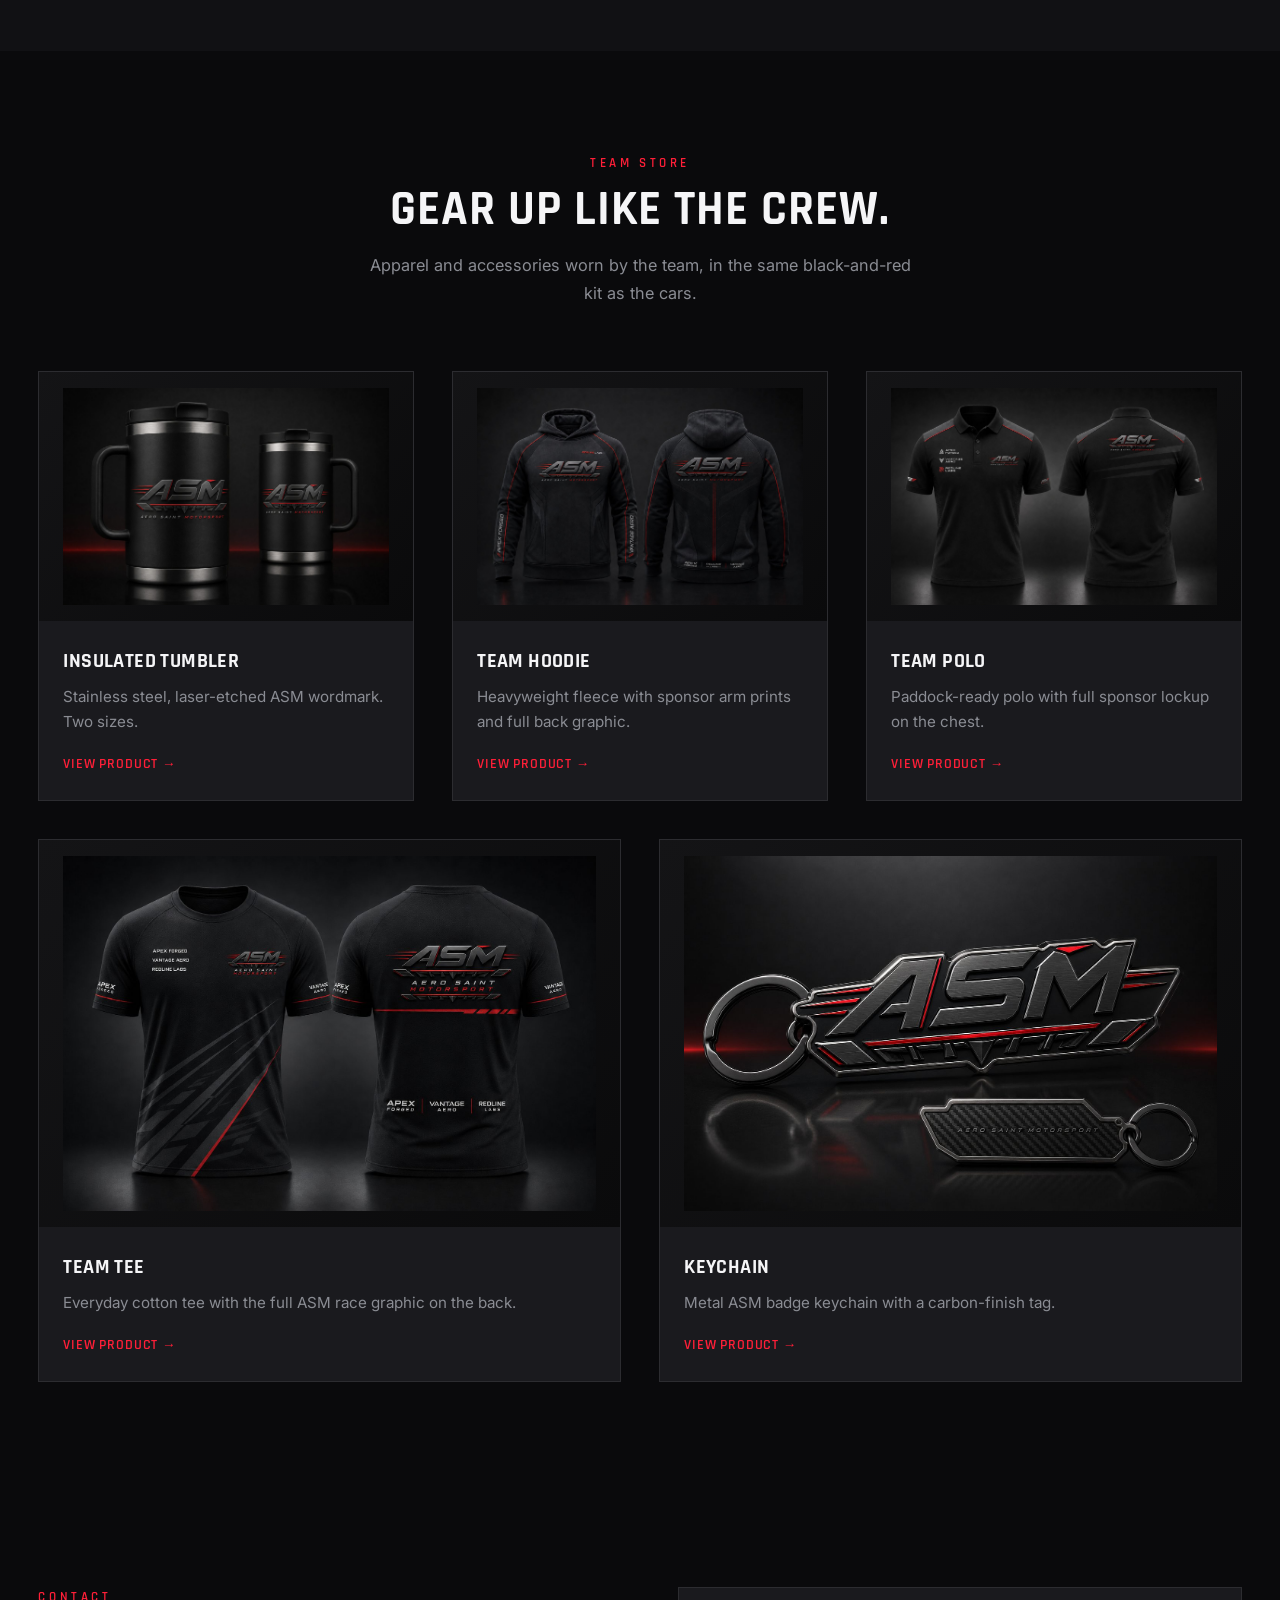
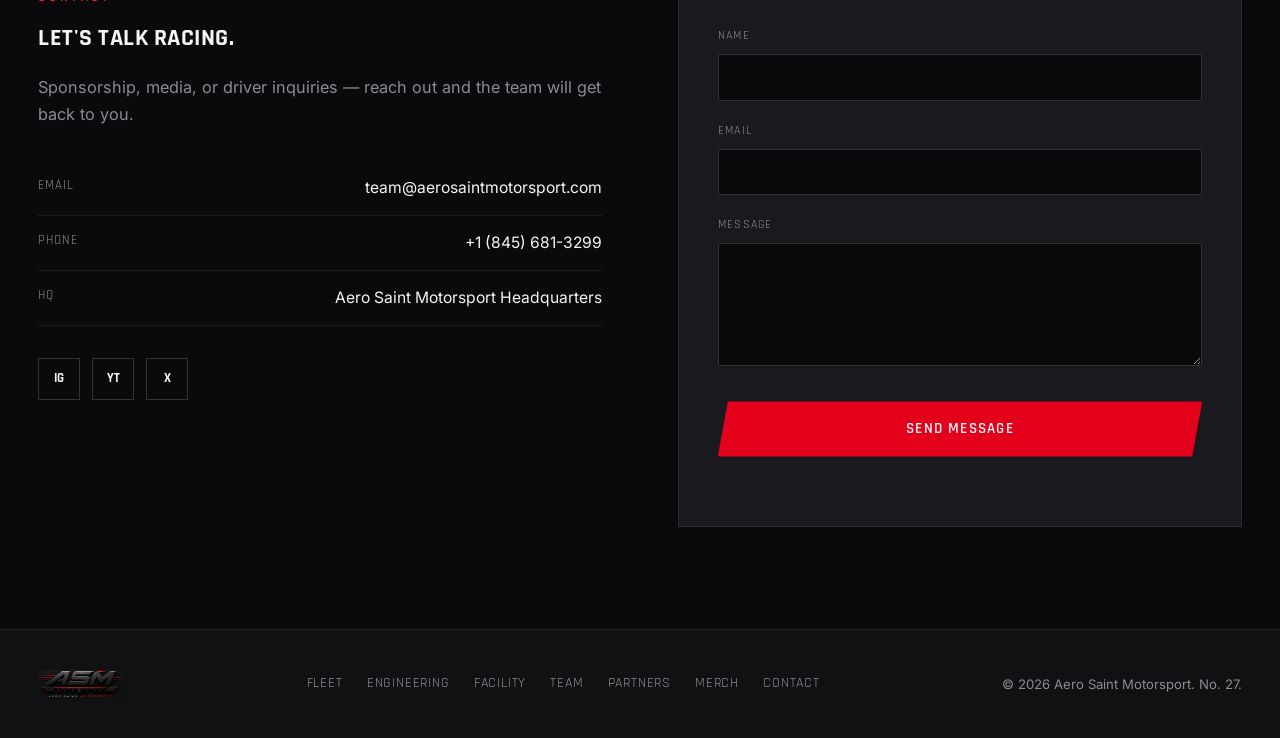
==== commit abe18fca: "Add merch category pages with a client-side shopping cart - New js/products.js: single source of tru" ====
--- a/index.html
+++ b/index.html
@@ -61,6 +61,14 @@
 
     <a href="#contact" class="btn btn-outline nav-cta">Partnerships and Inquiries</a>
 
+    <button class="cart-toggle" aria-label="Open cart">
+      <svg viewBox="0 0 24 24" fill="none" stroke="currentColor" stroke-width="1.8" stroke-linecap="round" stroke-linejoin="round">
+        <path d="M6 8h12l-1 12H7L6 8z"></path>
+        <path d="M9 8V6a3 3 0 0 1 6 0v2"></path>
+      </svg>
+      <span class="cart-count" hidden>0</span>
+    </button>
+
     <button class="nav-toggle" id="navToggle" aria-label="Toggle menu" aria-expanded="false">
       <span></span><span></span><span></span>
     </button>
@@ -379,57 +387,57 @@
 
     <div class="merch-grid">
       <article class="merch-card reveal">
-        <div class="media" data-label="merch-tumbler.jpg">
+        <a href="shop/tumbler.html" class="media" data-label="merch-tumbler.jpg">
           <img src="assets/images/merch/merch-tumbler.jpg" alt="ASM insulated tumbler, two sizes" loading="lazy" onerror="this.closest('.media').classList.add('media--missing')">
-        </div>
+        </a>
         <div class="merch-card-body">
           <h3>Insulated Tumbler</h3>
           <p>Stainless steel, laser-etched ASM wordmark. Two sizes.</p>
-          <a href="#contact" class="merch-link">Inquire to order &rarr;</a>
+          <a href="shop/tumbler.html" class="merch-link">View product &rarr;</a>
         </div>
       </article>
 
       <article class="merch-card reveal">
-        <div class="media" data-label="merch-hoodie.jpg">
+        <a href="shop/hoodie.html" class="media" data-label="merch-hoodie.jpg">
           <img src="assets/images/merch/merch-hoodie.jpg" alt="ASM team hoodie, front and back" loading="lazy" onerror="this.closest('.media').classList.add('media--missing')">
-        </div>
+        </a>
         <div class="merch-card-body">
           <h3>Team Hoodie</h3>
           <p>Heavyweight fleece with sponsor arm prints and full back graphic.</p>
-          <a href="#contact" class="merch-link">Inquire to order &rarr;</a>
+          <a href="shop/hoodie.html" class="merch-link">View product &rarr;</a>
         </div>
       </article>
 
       <article class="merch-card reveal">
-        <div class="media" data-label="merch-polo.jpg">
+        <a href="shop/polo.html" class="media" data-label="merch-polo.jpg">
           <img src="assets/images/merch/merch-polo.jpg" alt="ASM team polo, front and back" loading="lazy" onerror="this.closest('.media').classList.add('media--missing')">
-        </div>
+        </a>
         <div class="merch-card-body">
           <h3>Team Polo</h3>
           <p>Paddock-ready polo with full sponsor lockup on the chest.</p>
-          <a href="#contact" class="merch-link">Inquire to order &rarr;</a>
+          <a href="shop/polo.html" class="merch-link">View product &rarr;</a>
         </div>
       </article>
 
       <article class="merch-card reveal">
-        <div class="media" data-label="merch-tee.jpg">
+        <a href="shop/tee.html" class="media" data-label="merch-tee.jpg">
           <img src="assets/images/merch/merch-tee.jpg" alt="ASM team t-shirt, front and back" loading="lazy" onerror="this.closest('.media').classList.add('media--missing')">
-        </div>
+        </a>
         <div class="merch-card-body">
           <h3>Team Tee</h3>
           <p>Everyday cotton tee with the full ASM race graphic on the back.</p>
-          <a href="#contact" class="merch-link">Inquire to order &rarr;</a>
+          <a href="shop/tee.html" class="merch-link">View product &rarr;</a>
         </div>
       </article>
 
       <article class="merch-card reveal">
-        <div class="media" data-label="merch-keychain.jpg">
+        <a href="shop/keychain.html" class="media" data-label="merch-keychain.jpg">
           <img src="assets/images/merch/merch-keychain.jpg" alt="ASM metal keychain and carbon-look tag" loading="lazy" onerror="this.closest('.media').classList.add('media--missing')">
-        </div>
+        </a>
         <div class="merch-card-body">
           <h3>Keychain</h3>
           <p>Metal ASM badge keychain with a carbon-finish tag.</p>
-          <a href="#contact" class="merch-link">Inquire to order &rarr;</a>
+          <a href="shop/keychain.html" class="merch-link">View product &rarr;</a>
         </div>
       </article>
     </div>
@@ -494,6 +502,8 @@
   </div>
 </footer>
 
+<script src="js/products.js"></script>
+<script src="js/cart.js"></script>
 <script src="js/main.js"></script>
 </body>
 </html>
--- a/css/style.css
+++ b/css/style.css
@@ -158,6 +158,7 @@
    ========================================================= */
 
 .media {
+  display: block;
   position: relative;
   overflow: hidden;
   background: linear-gradient(135deg, var(--panel), var(--bg-alt));
@@ -296,6 +297,172 @@
 .nav-toggle[aria-expanded="true"] span:nth-child(1) { transform: translateY(7px) rotate(45deg); }
 .nav-toggle[aria-expanded="true"] span:nth-child(2) { opacity: 0; }
 .nav-toggle[aria-expanded="true"] span:nth-child(3) { transform: translateY(-7px) rotate(-45deg); }
+
+/* =========================================================
+   Cart
+   ========================================================= */
+
+.cart-toggle {
+  position: relative;
+  display: inline-flex;
+  align-items: center;
+  justify-content: center;
+  width: 40px;
+  height: 40px;
+  margin-left: 0.75rem;
+  background: none;
+  border: 1px solid var(--border-strong);
+  color: var(--white);
+  border-radius: 2px;
+  flex: none;
+  transition: border-color .3s var(--ease);
+}
+.cart-toggle:hover { border-color: var(--red-bright); }
+.cart-toggle svg { width: 18px; height: 18px; }
+.cart-count {
+  position: absolute;
+  top: -7px;
+  right: -7px;
+  min-width: 18px;
+  height: 18px;
+  padding: 0 4px;
+  border-radius: 9px;
+  background: var(--red);
+  color: var(--white);
+  font-family: var(--font-display);
+  font-size: 0.68rem;
+  font-weight: 700;
+  display: flex;
+  align-items: center;
+  justify-content: center;
+}
+
+body.cart-open { overflow: hidden; }
+
+.cart-drawer {
+  position: fixed;
+  inset: 0;
+  z-index: 900;
+  visibility: hidden;
+  pointer-events: none;
+}
+.cart-drawer.open { visibility: visible; pointer-events: auto; }
+
+.cart-drawer-scrim {
+  position: absolute;
+  inset: 0;
+  background: rgba(4,4,5,0.7);
+  opacity: 0;
+  transition: opacity .35s var(--ease);
+}
+.cart-drawer.open .cart-drawer-scrim { opacity: 1; }
+
+.cart-drawer-panel {
+  position: absolute;
+  top: 0; right: 0; bottom: 0;
+  width: min(420px, 100vw);
+  background: var(--bg-alt);
+  border-left: 1px solid var(--border);
+  display: flex;
+  flex-direction: column;
+  transform: translateX(100%);
+  transition: transform .4s var(--ease);
+}
+.cart-drawer.open .cart-drawer-panel { transform: translateX(0); }
+
+.cart-drawer-head {
+  display: flex;
+  align-items: center;
+  justify-content: space-between;
+  padding: 1.25rem 1.5rem;
+  border-bottom: 1px solid var(--border);
+}
+.cart-drawer-head h3 {
+  font-size: 1.1rem;
+}
+.cart-close {
+  background: none;
+  border: none;
+  color: var(--white);
+  font-size: 1.6rem;
+  line-height: 1;
+  cursor: pointer;
+}
+
+.cart-items {
+  flex: 1;
+  overflow-y: auto;
+  padding: 1rem 1.5rem;
+}
+.cart-empty { color: var(--muted); padding: 2rem 0; text-align: center; }
+
+.cart-item {
+  display: flex;
+  gap: 0.9rem;
+  padding: 1rem 0;
+  border-bottom: 1px solid var(--border);
+}
+.cart-item img {
+  width: 72px;
+  height: 72px;
+  object-fit: cover;
+  border-radius: 2px;
+  flex: none;
+  background: var(--panel);
+}
+.cart-item-body { flex: 1; min-width: 0; }
+.cart-item-body h4 { font-size: 0.95rem; margin-bottom: 0.2rem; }
+.cart-item-size { color: var(--muted); font-size: 0.8rem; margin-bottom: 0.5rem; }
+.cart-item-row {
+  display: flex;
+  align-items: center;
+  gap: 0.75rem;
+}
+.cart-qty {
+  width: 52px;
+  background: var(--bg);
+  border: 1px solid var(--border-strong);
+  color: var(--white);
+  padding: 0.3rem 0.4rem;
+  border-radius: 2px;
+  font-family: var(--font-body);
+  font-size: 0.85rem;
+}
+.cart-item-price {
+  font-family: var(--font-display);
+  font-weight: 600;
+  font-size: 0.9rem;
+  margin-left: auto;
+}
+.cart-remove {
+  background: none;
+  border: none;
+  color: var(--muted);
+  font-size: 1.2rem;
+  line-height: 1;
+  cursor: pointer;
+}
+.cart-remove:hover { color: var(--red-bright); }
+
+.cart-drawer-foot {
+  padding: 1.25rem 1.5rem 1.5rem;
+  border-top: 1px solid var(--border);
+}
+.cart-total-row {
+  display: flex;
+  justify-content: space-between;
+  font-family: var(--font-display);
+  font-size: 1.1rem;
+  font-weight: 700;
+  margin-bottom: 0.75rem;
+}
+.cart-note {
+  color: var(--muted);
+  font-size: 0.78rem;
+  line-height: 1.5;
+  margin-bottom: 1rem;
+}
+.cart-checkout-btn { width: 100%; }
 
 /* =========================================================
    Hero
@@ -951,3 +1118,106 @@
   .marquee-track { animation: none; }
   .scroll-cue span { animation: none; }
 }
+
+/* =========================================================
+   Product page (shop/*.html)
+   ========================================================= */
+
+.product-page {
+  max-width: var(--max);
+  margin: 0 auto;
+  padding: clamp(7rem, 12vw, 9rem) var(--gap) clamp(4rem, 8vw, 6rem);
+}
+
+.back-link {
+  display: inline-flex;
+  align-items: center;
+  gap: 0.4rem;
+  font-family: var(--font-display);
+  font-size: 0.85rem;
+  font-weight: 600;
+  letter-spacing: 0.06em;
+  text-transform: uppercase;
+  color: var(--muted);
+  margin-bottom: 2rem;
+  transition: color .3s var(--ease);
+}
+.back-link:hover { color: var(--white); }
+
+.product-hero {
+  display: grid;
+  grid-template-columns: 1.1fr 1fr;
+  gap: clamp(2rem, 5vw, 4rem);
+  align-items: start;
+}
+
+.product-media {
+  background: linear-gradient(135deg, #141416, #0a0a0b);
+  border: 1px solid var(--border);
+  aspect-ratio: 3/2;
+}
+.product-media img {
+  width: 100%;
+  height: 100%;
+  object-fit: contain;
+  padding: 1.5rem;
+}
+
+.product-details h1 {
+  font-size: clamp(1.75rem, 3.5vw, 2.5rem);
+  margin-bottom: 0.75rem;
+}
+.product-price {
+  font-family: var(--font-display);
+  font-size: 1.4rem;
+  font-weight: 700;
+  color: var(--red-bright);
+  margin-bottom: 1.25rem;
+}
+.product-desc {
+  color: var(--silver);
+  line-height: 1.7;
+  margin-bottom: 2rem;
+}
+
+.product-add-form {
+  display: flex;
+  flex-wrap: wrap;
+  gap: 1.25rem;
+  align-items: flex-end;
+  margin-bottom: 1.5rem;
+}
+.product-field {
+  display: flex;
+  flex-direction: column;
+  gap: 0.5rem;
+}
+.product-field label {
+  font-family: var(--font-display);
+  font-size: 0.78rem;
+  letter-spacing: 0.1em;
+  text-transform: uppercase;
+  color: var(--muted);
+}
+.product-field select,
+.product-field input {
+  background: var(--panel);
+  border: 1px solid var(--border-strong);
+  color: var(--white);
+  padding: 0.7rem 0.9rem;
+  font-family: var(--font-body);
+  font-size: 0.95rem;
+  border-radius: 2px;
+  min-width: 90px;
+}
+.product-add-form .btn { flex: none; }
+
+.product-note {
+  color: var(--muted);
+  font-size: 0.85rem;
+  line-height: 1.6;
+}
+
+@media (max-width: 780px) {
+  .product-hero { grid-template-columns: 1fr; }
+}
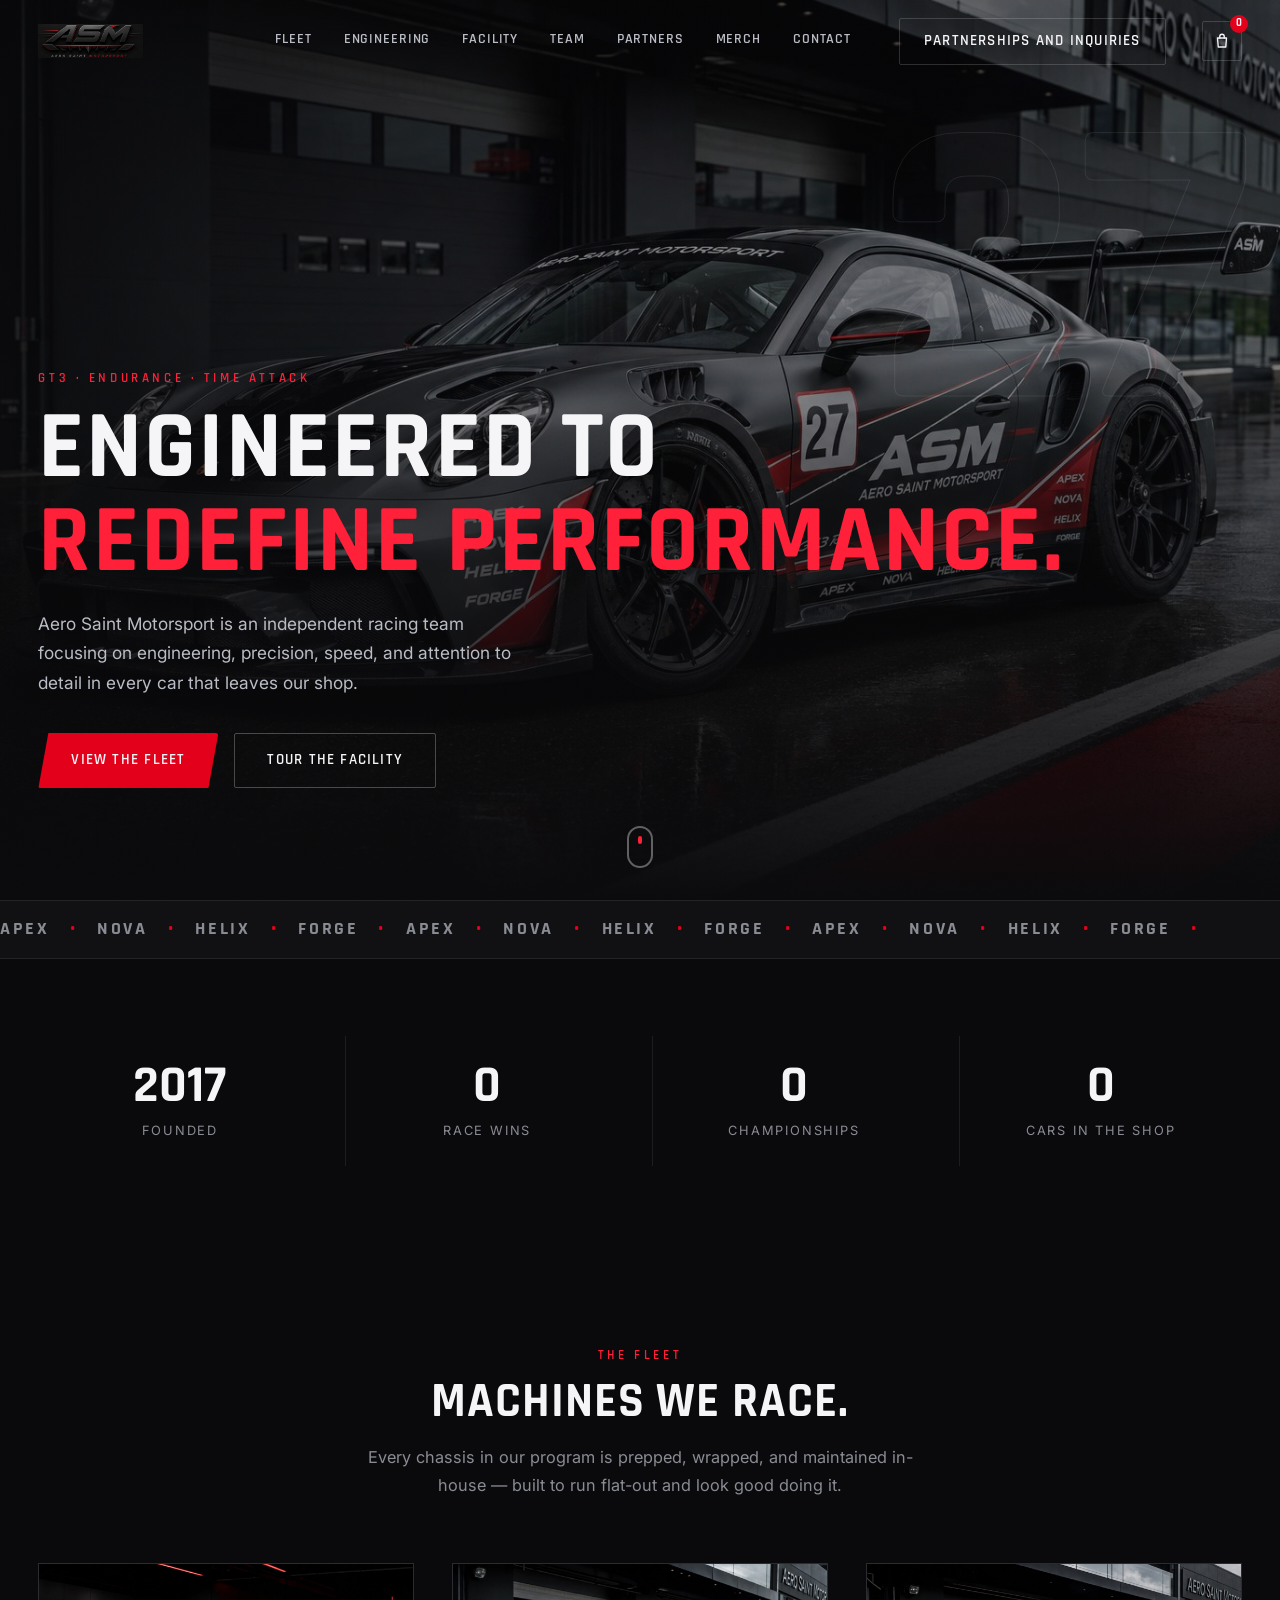
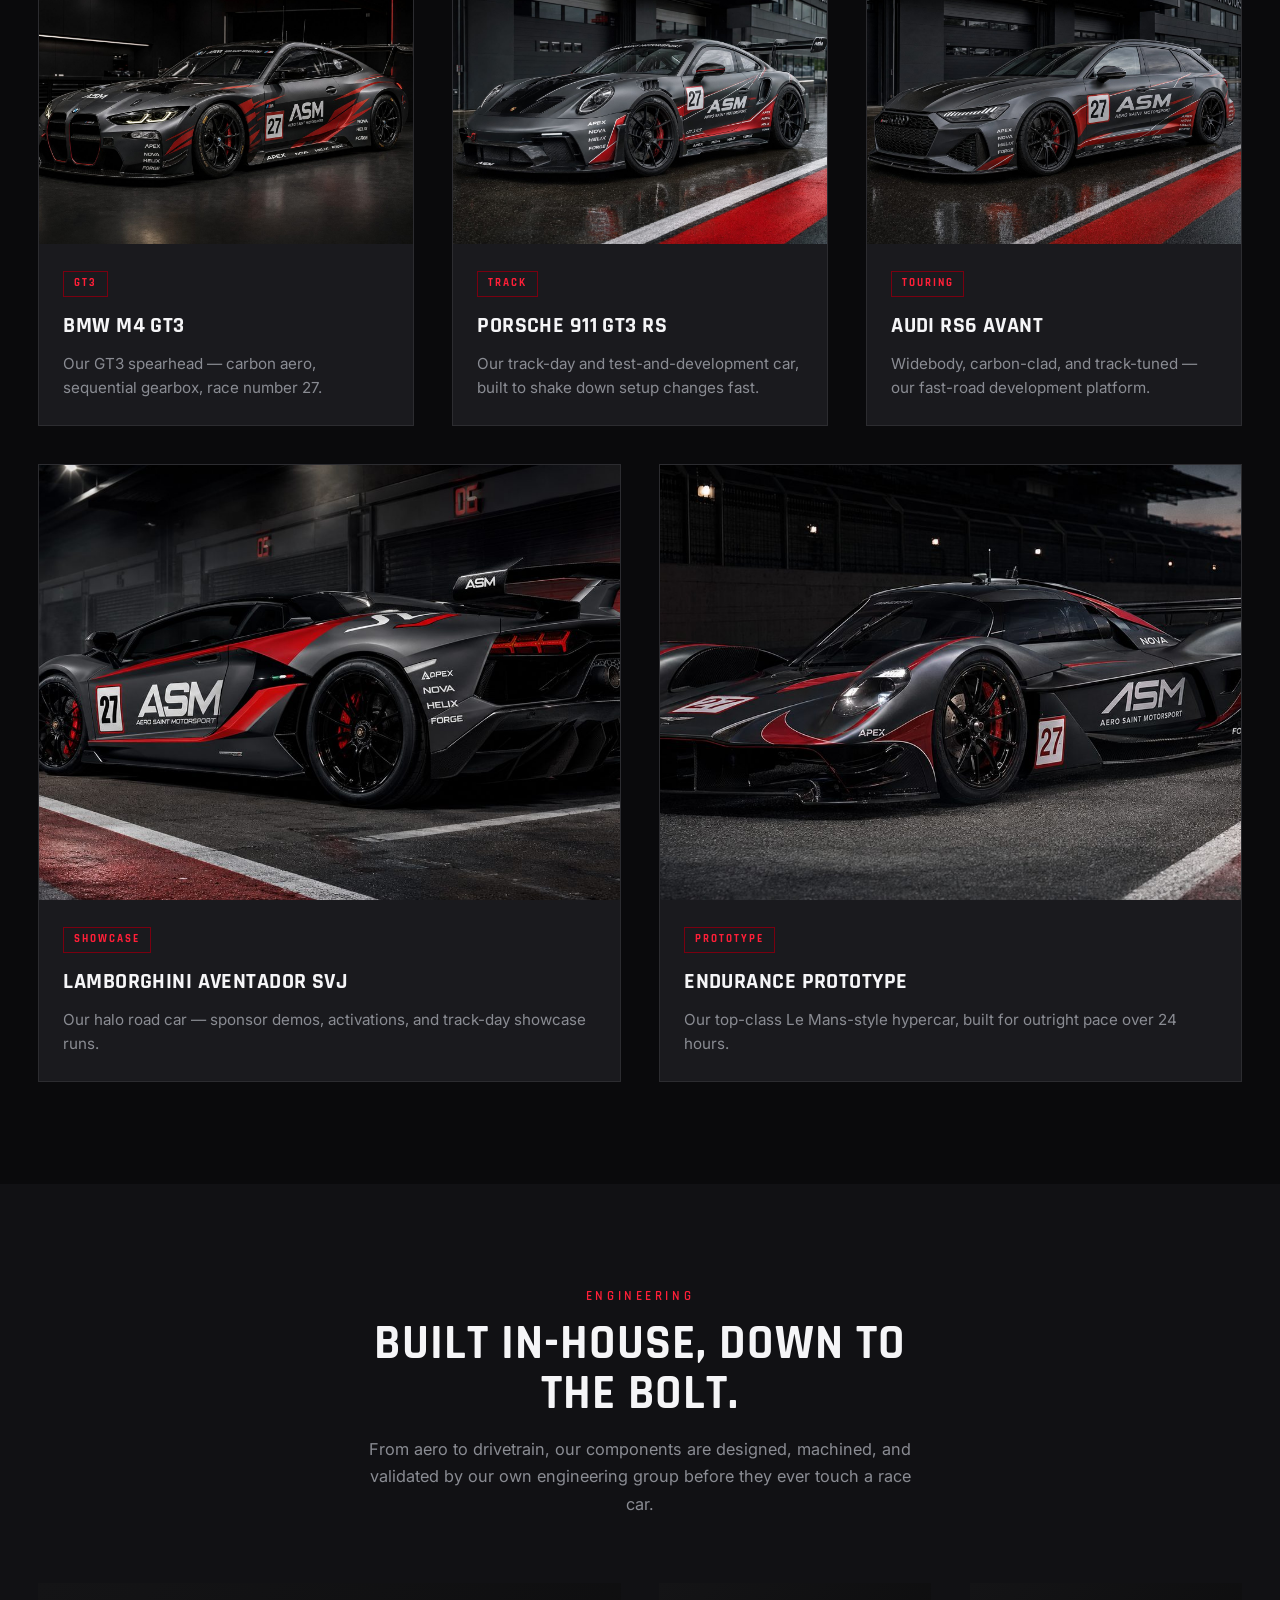
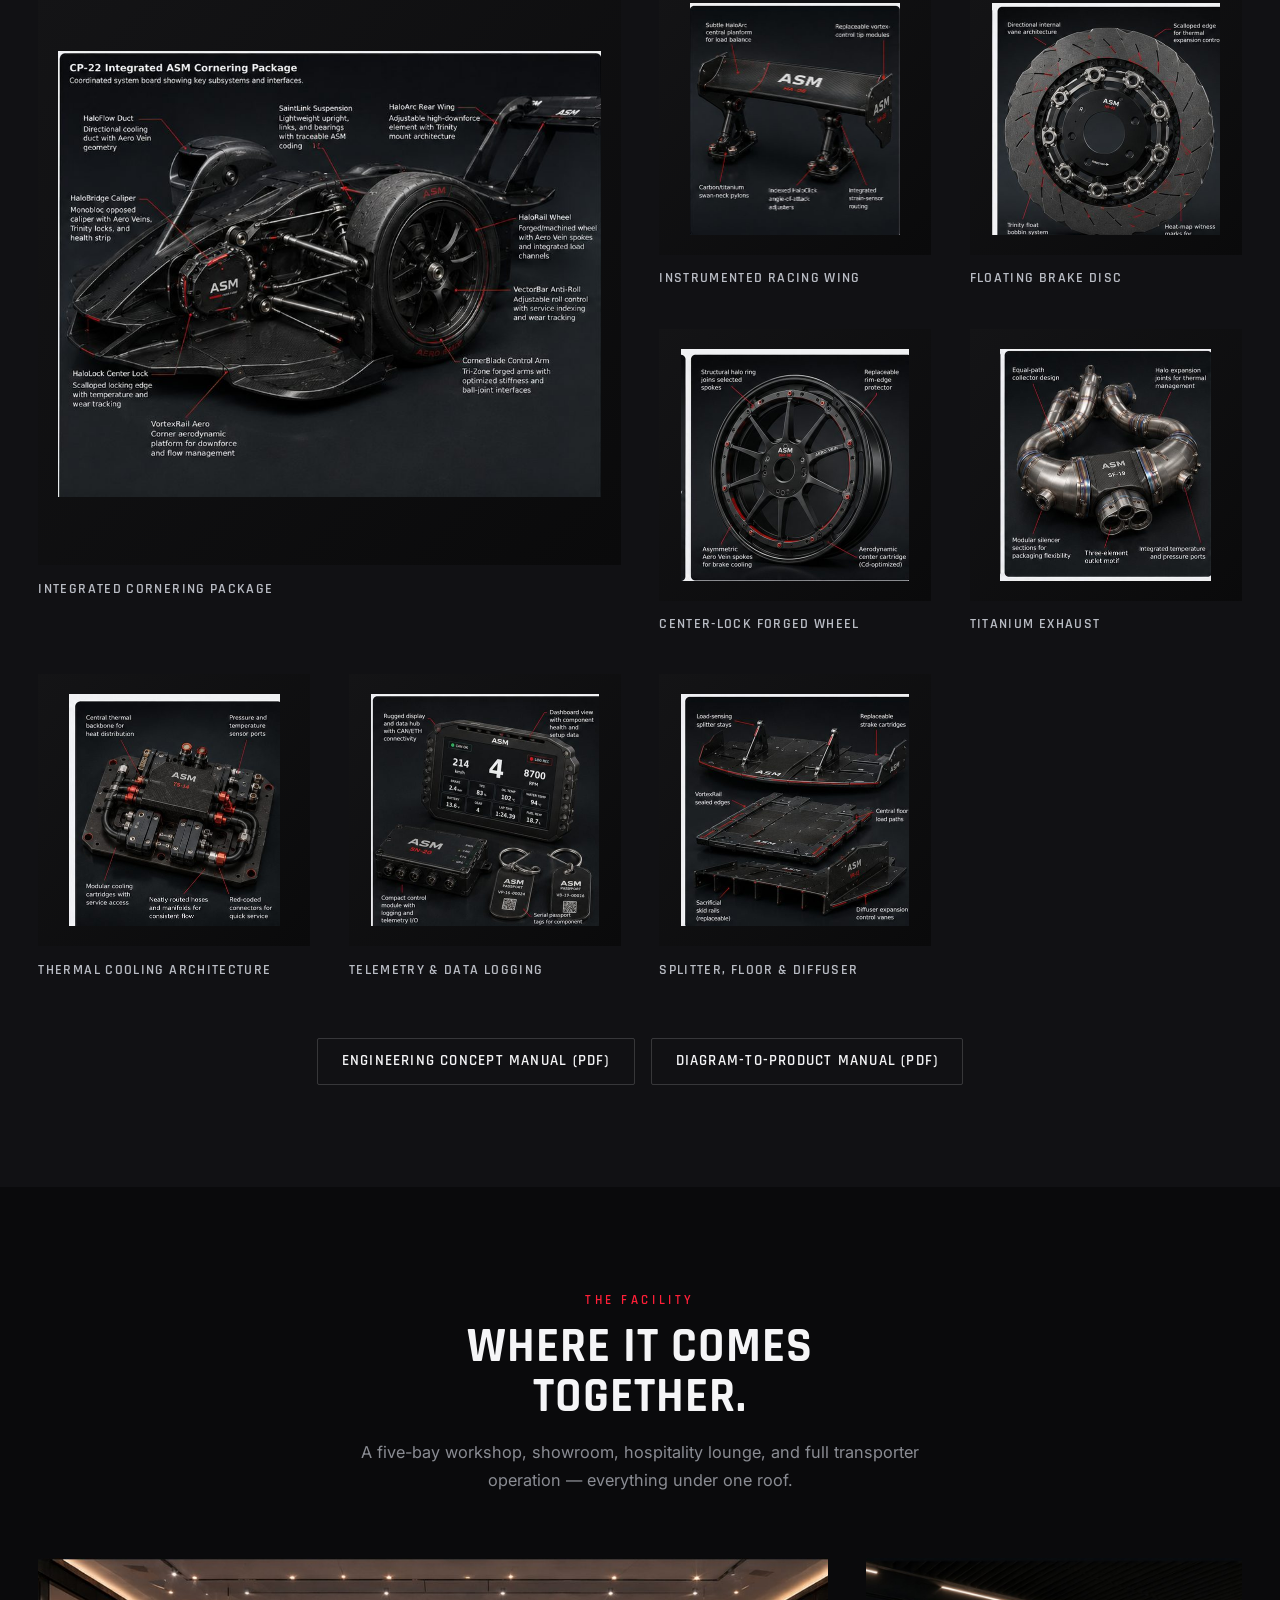
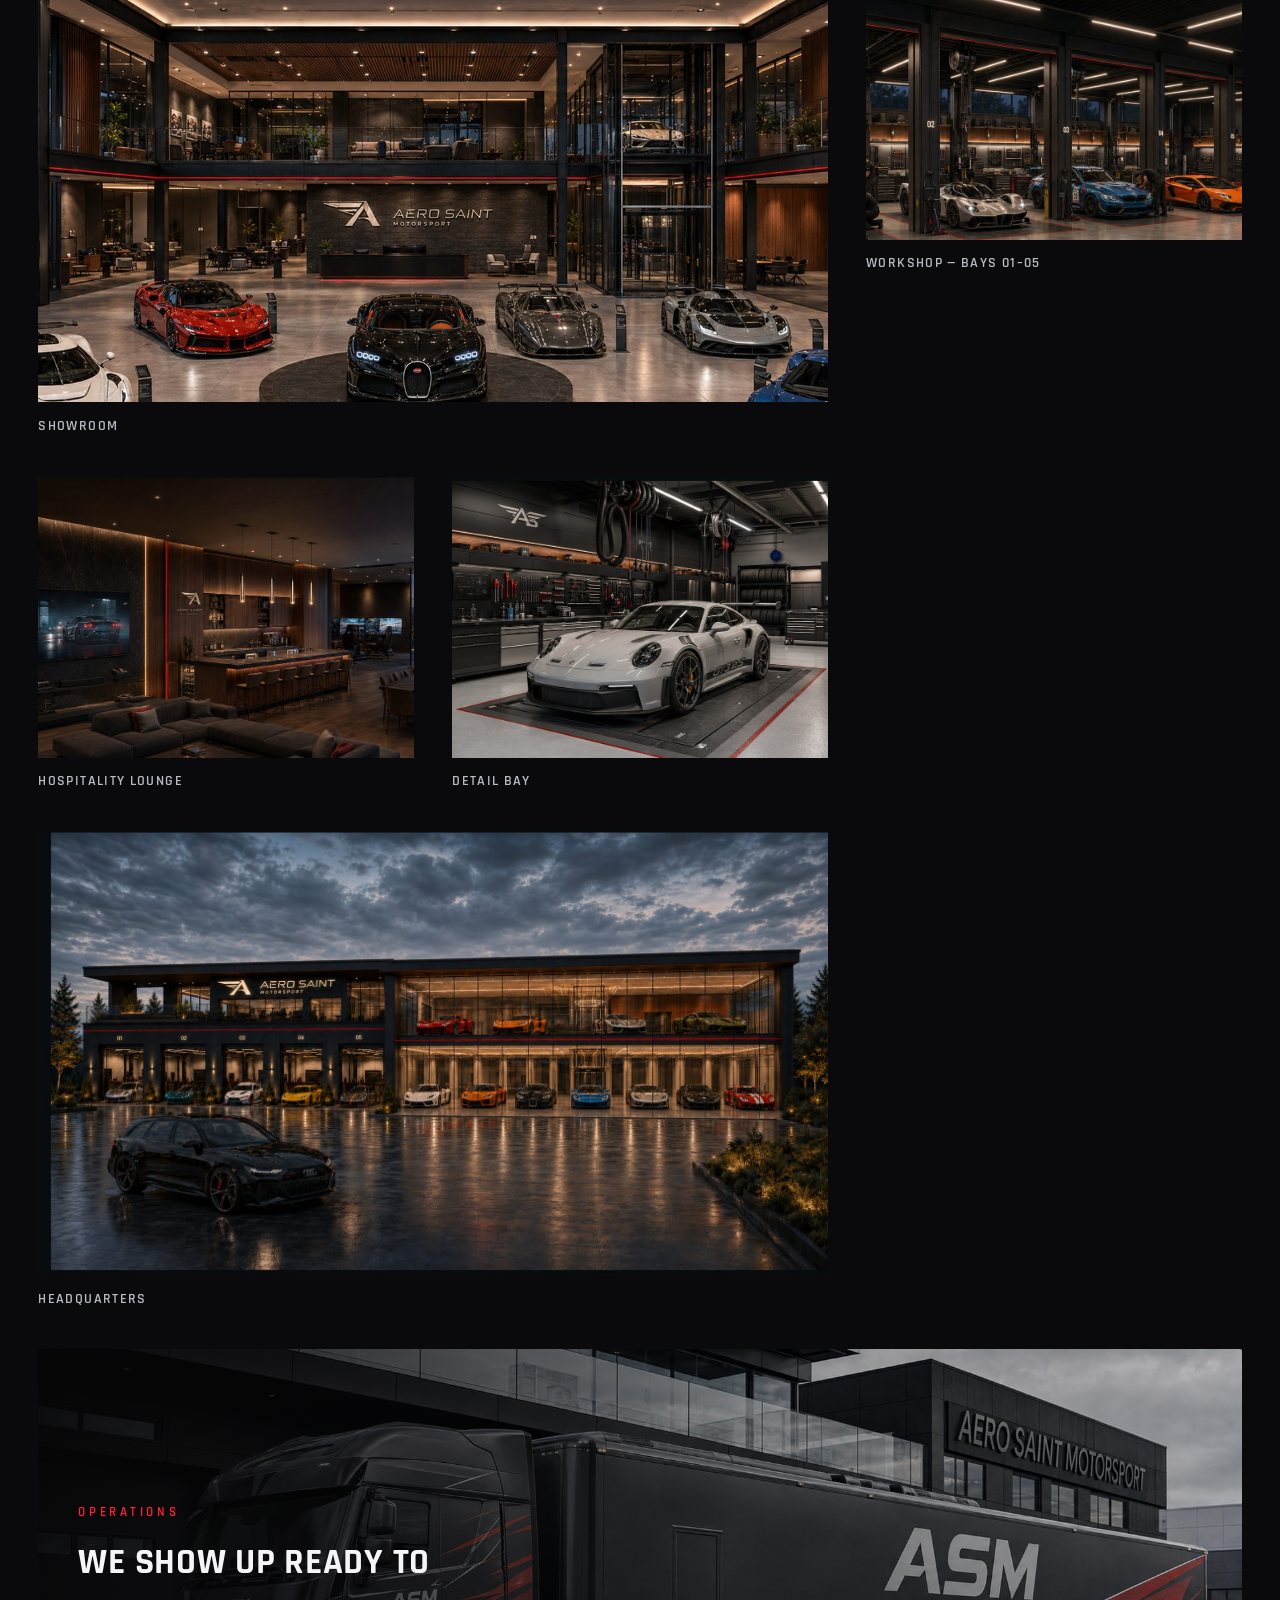
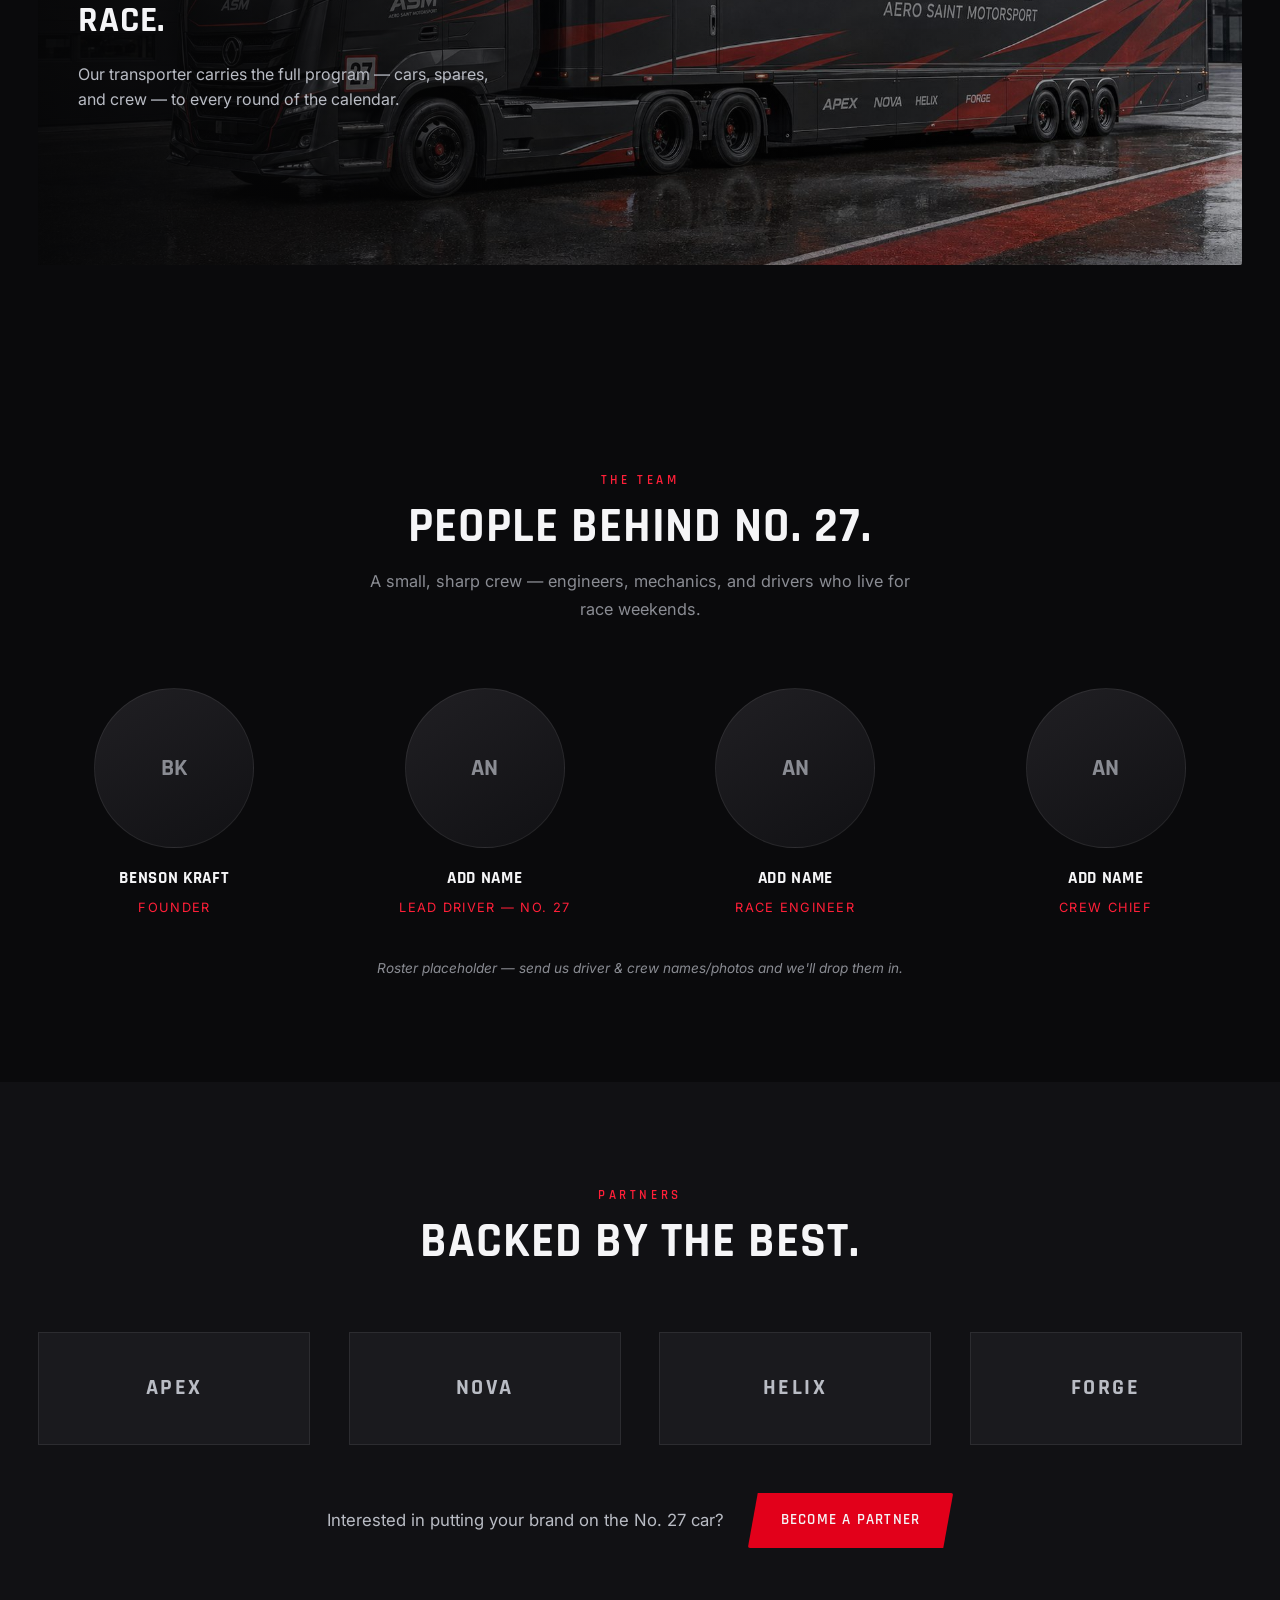
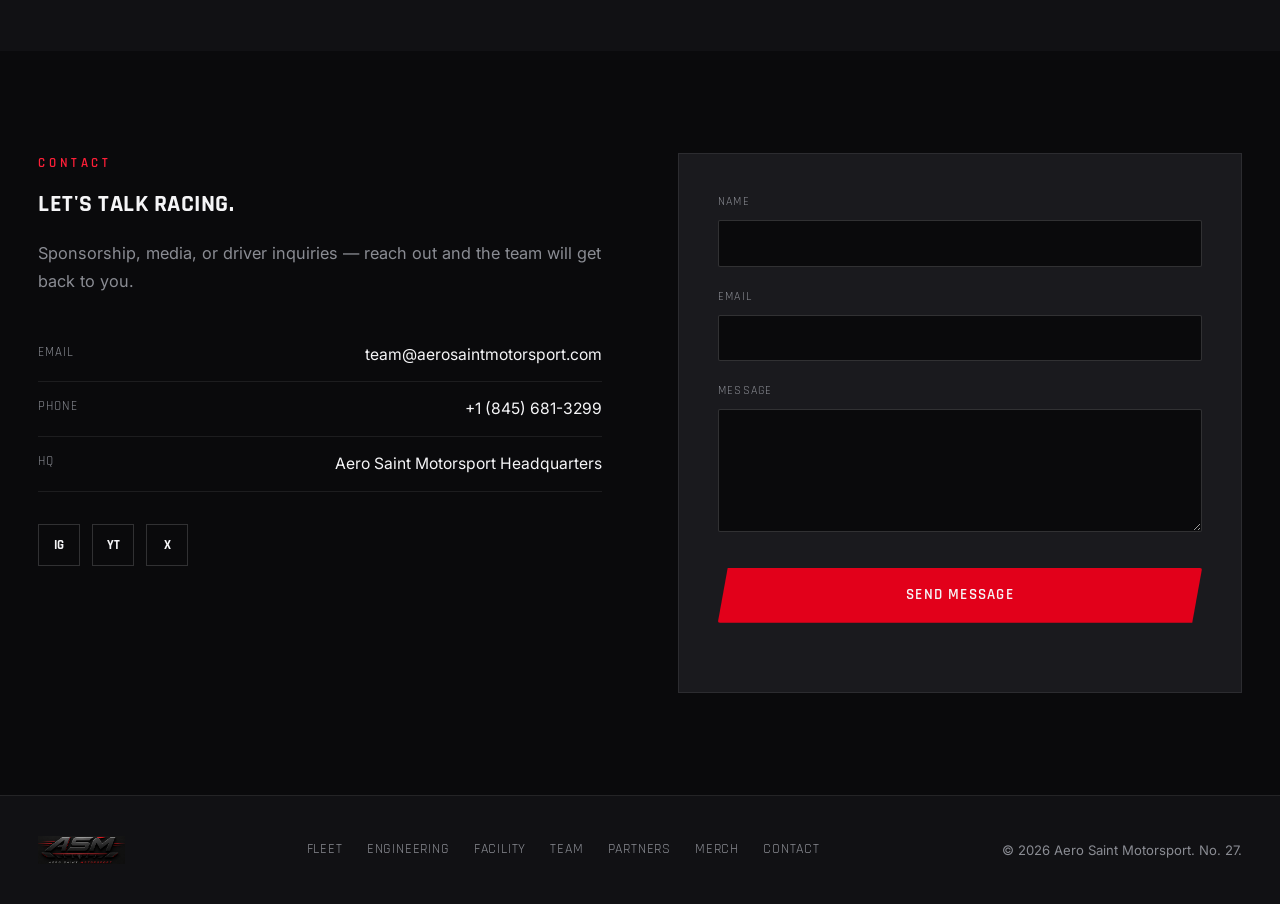
==== commit dca0db1f: "Move Merch to its own page and fix broken product images Product images weren't showing because they" ====
--- a/index.html
+++ b/index.html
@@ -55,7 +55,7 @@
       <a href="#facility" data-nav>Facility</a>
       <a href="#team" data-nav>Team</a>
       <a href="#sponsors" data-nav>Partners</a>
-      <a href="#merch" data-nav>Merch</a>
+      <a href="shop/index.html" target="_blank" rel="noopener" data-nav>Merch</a>
       <a href="#contact" data-nav>Contact</a>
     </nav>
 
@@ -374,72 +374,6 @@
     <div class="sponsor-cta reveal">
       <p>Interested in putting your brand on the No. 27 car?</p>
       <a href="#contact" class="btn btn-primary">Become a Partner</a>
-    </div>
-  </section>
-
-  <!-- ================= MERCH ================= -->
-  <section class="merch" id="merch">
-    <div class="section-head reveal">
-      <p class="eyebrow">Team Store</p>
-      <h2>Gear up like the crew.</h2>
-      <p class="section-sub">Apparel and accessories worn by the team, in the same black-and-red kit as the cars.</p>
-    </div>
-
-    <div class="merch-grid">
-      <article class="merch-card reveal">
-        <a href="shop/tumbler.html" class="media" data-label="merch-tumbler.jpg">
-          <img src="assets/images/merch/merch-tumbler.jpg" alt="ASM insulated tumbler, two sizes" loading="lazy" onerror="this.closest('.media').classList.add('media--missing')">
-        </a>
-        <div class="merch-card-body">
-          <h3>Insulated Tumbler</h3>
-          <p>Stainless steel, laser-etched ASM wordmark. Two sizes.</p>
-          <a href="shop/tumbler.html" class="merch-link">View product &rarr;</a>
-        </div>
-      </article>
-
-      <article class="merch-card reveal">
-        <a href="shop/hoodie.html" class="media" data-label="merch-hoodie.jpg">
-          <img src="assets/images/merch/merch-hoodie.jpg" alt="ASM team hoodie, front and back" loading="lazy" onerror="this.closest('.media').classList.add('media--missing')">
-        </a>
-        <div class="merch-card-body">
-          <h3>Team Hoodie</h3>
-          <p>Heavyweight fleece with sponsor arm prints and full back graphic.</p>
-          <a href="shop/hoodie.html" class="merch-link">View product &rarr;</a>
-        </div>
-      </article>
-
-      <article class="merch-card reveal">
-        <a href="shop/polo.html" class="media" data-label="merch-polo.jpg">
-          <img src="assets/images/merch/merch-polo.jpg" alt="ASM team polo, front and back" loading="lazy" onerror="this.closest('.media').classList.add('media--missing')">
-        </a>
-        <div class="merch-card-body">
-          <h3>Team Polo</h3>
-          <p>Paddock-ready polo with full sponsor lockup on the chest.</p>
-          <a href="shop/polo.html" class="merch-link">View product &rarr;</a>
-        </div>
-      </article>
-
-      <article class="merch-card reveal">
-        <a href="shop/tee.html" class="media" data-label="merch-tee.jpg">
-          <img src="assets/images/merch/merch-tee.jpg" alt="ASM team t-shirt, front and back" loading="lazy" onerror="this.closest('.media').classList.add('media--missing')">
-        </a>
-        <div class="merch-card-body">
-          <h3>Team Tee</h3>
-          <p>Everyday cotton tee with the full ASM race graphic on the back.</p>
-          <a href="shop/tee.html" class="merch-link">View product &rarr;</a>
-        </div>
-      </article>
-
-      <article class="merch-card reveal">
-        <a href="shop/keychain.html" class="media" data-label="merch-keychain.jpg">
-          <img src="assets/images/merch/merch-keychain.jpg" alt="ASM metal keychain and carbon-look tag" loading="lazy" onerror="this.closest('.media').classList.add('media--missing')">
-        </a>
-        <div class="merch-card-body">
-          <h3>Keychain</h3>
-          <p>Metal ASM badge keychain with a carbon-finish tag.</p>
-          <a href="shop/keychain.html" class="merch-link">View product &rarr;</a>
-        </div>
-      </article>
     </div>
   </section>
 
@@ -495,13 +429,14 @@
       <a href="#facility">Facility</a>
       <a href="#team">Team</a>
       <a href="#sponsors">Partners</a>
-      <a href="#merch">Merch</a>
+      <a href="shop/index.html" target="_blank" rel="noopener">Merch</a>
       <a href="#contact">Contact</a>
     </nav>
     <p class="footer-copy">&copy; <span id="year"></span> Aero Saint Motorsport. No. 27.</p>
   </div>
 </footer>
 
+<script>window.ASM_ROOT_PREFIX = '';</script>
 <script src="js/products.js"></script>
 <script src="js/cart.js"></script>
 <script src="js/main.js"></script>
--- a/css/style.css
+++ b/css/style.css
@@ -1129,6 +1129,13 @@
   padding: clamp(7rem, 12vw, 9rem) var(--gap) clamp(4rem, 8vw, 6rem);
 }
 
+.shop-index-top {
+  max-width: var(--max);
+  margin: 0 auto;
+  padding: clamp(7rem, 12vw, 9rem) var(--gap) 0;
+}
+.merch--page { padding: clamp(2rem, 4vw, 3rem) 0 clamp(4rem, 8vw, 7rem); }
+
 .back-link {
   display: inline-flex;
   align-items: center;
